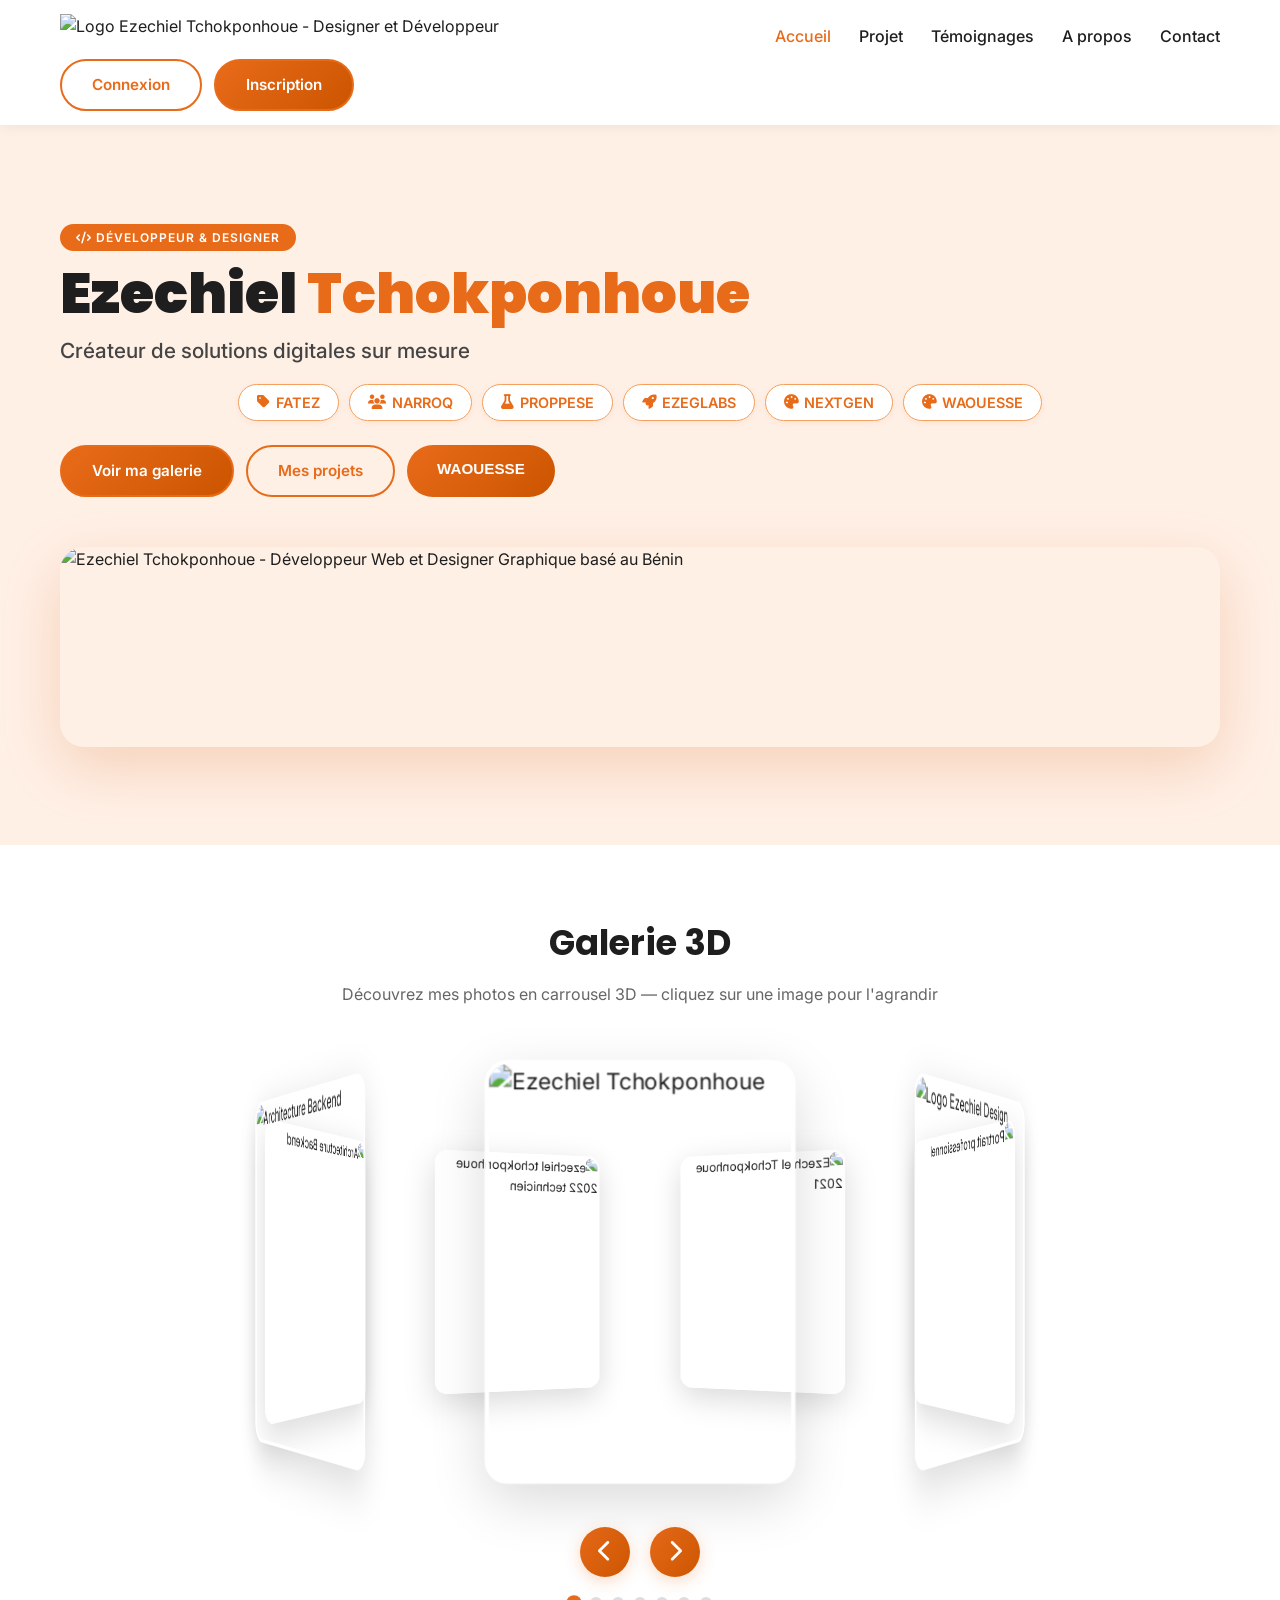
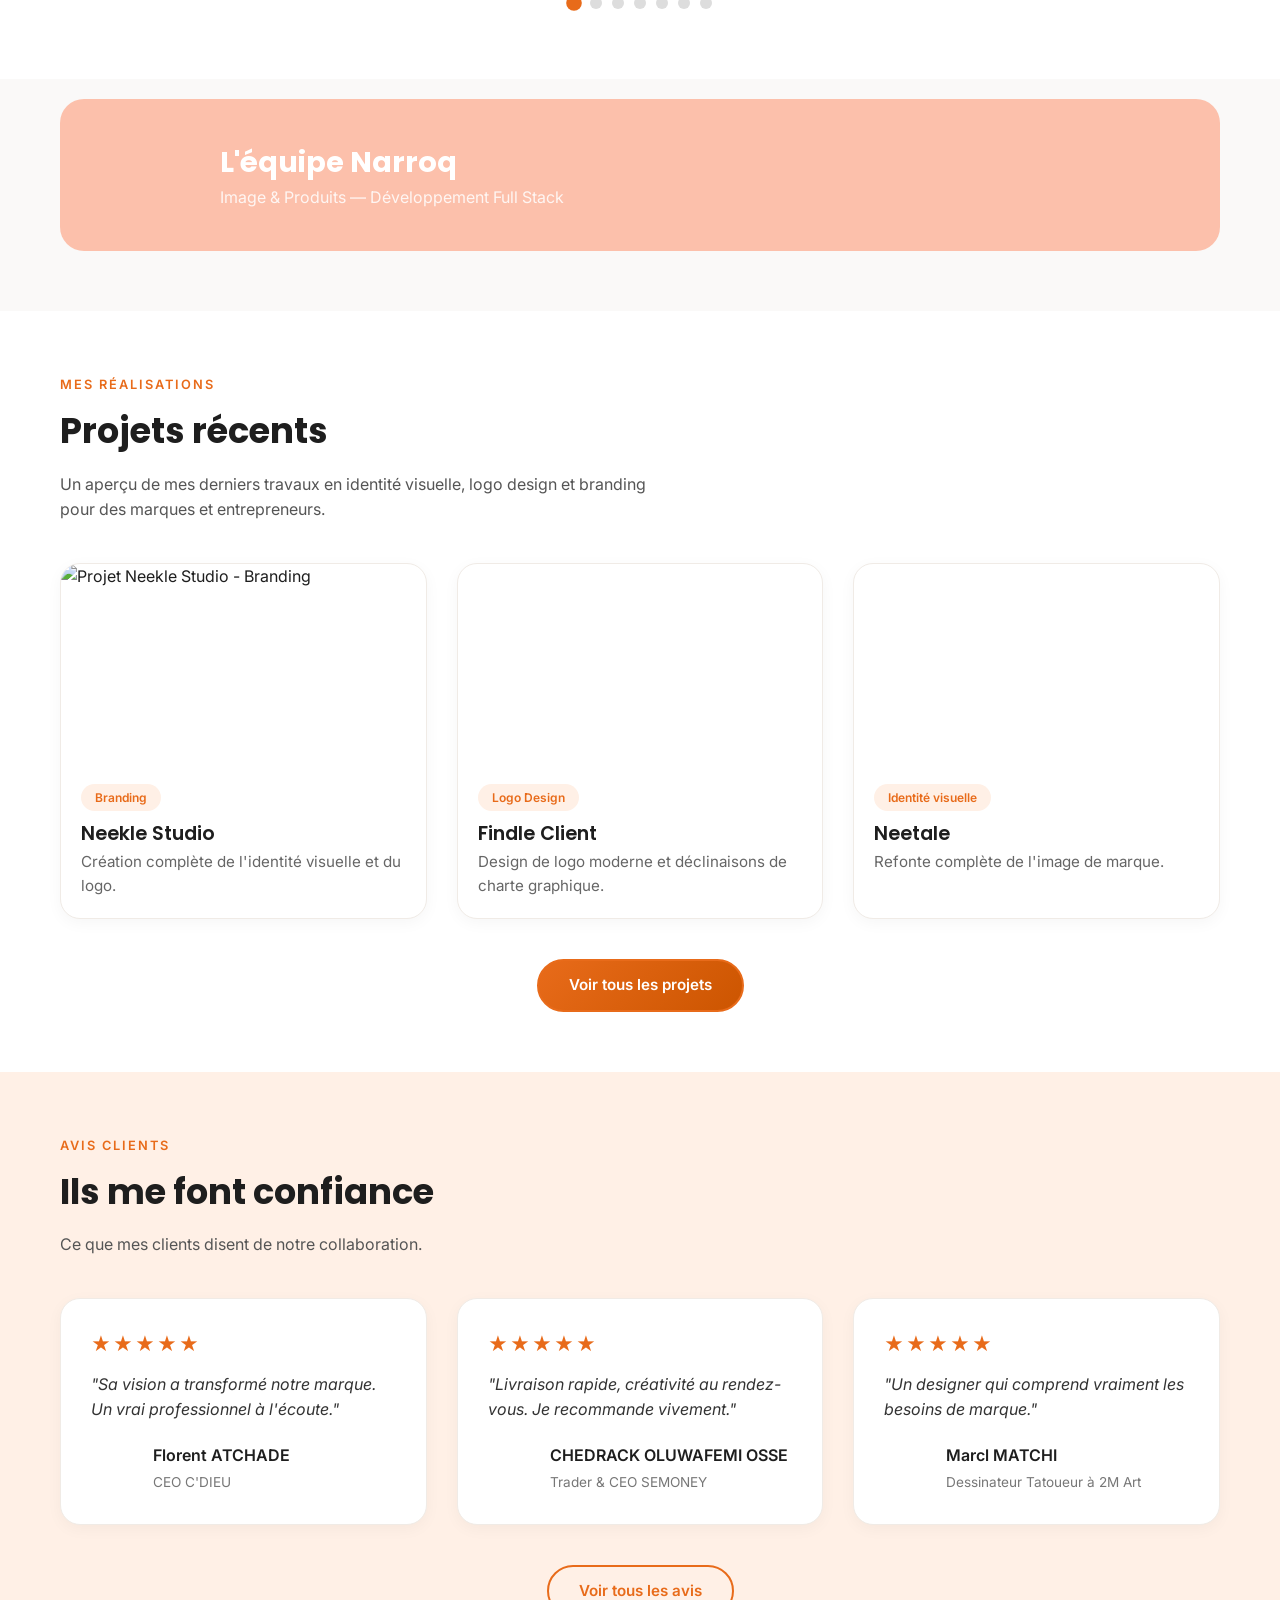
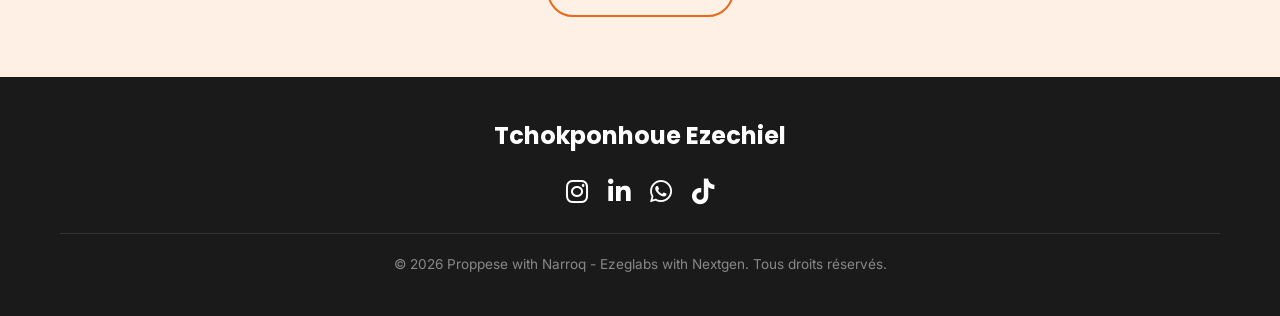
==== index.html @ 2343427a "new1" ====
<!DOCTYPE html>
<html lang="fr">
<head>
  <!-- Google tag (gtag.js) -->
  <script async src="https://www.googletagmanager.com/gtag/js?id=G-6B4N2LMWDH"></script>
  <script>
    window.dataLayer = window.dataLayer || [];
    function gtag(){dataLayer.push(arguments);}
    gtag('js', new Date());
    gtag('config', 'G-6B4N2LMWDH');
  </script>
  
  <meta charset="UTF-8">
  <meta name="viewport" content="width=device-width, initial-scale=1.0">
  
  <!-- ===== TITRE SEO ===== -->
  <title>Ezechiel Tchokponhoue | Développeur Web & Designer | Bénin</title>
  <meta name="description" content="Ezechiel Tchokponhoue, alias Fatez. Développeur web et designer graphique basé au Bénin. Membre de NARROQ, PROPPESE et EZELABS. Création de solutions digitales sur mesure.">
  <meta name="keywords" content="Ezechiel Tchokponhoue, Fatez, développeur web Bénin, designer graphique Bénin, NARROQ, PROPPESE, EZELABS, création site web, identité visuelle, branding, Ouesse Bénin">
  <meta name="author" content="Ezechiel Tchokponhoue">
  <meta name="robots" content="index, follow, max-snippet:-1, max-image-preview:large">
  <link rel="canonical" href="https://ezechiel-design.com/">
  
  <!-- ===== OPEN GRAPH / SOCIAL MEDIA ===== -->
  <meta property="og:title" content="Ezechiel Tchokponhoue | Développeur Web & Designer | Bénin">
  <meta property="og:description" content="Ezechiel Tchokponhoue, alias Fatez. Développeur web et designer graphique basé au Bénin. Membre de NARROQ, PROPPESE et EZELABS.">
  <meta property="og:image" content="https://res.cloudinary.com/nyke7lhc/image/upload/v1785260314/soes_ovdex7.webp">
  <meta property="og:url" content="https://ezechiel-design.com/">
  <meta property="og:type" content="website">
  <meta property="og:locale" content="fr_FR">
  <meta property="og:site_name" content="Ezechiel Tchokponhoue - Portfolio">
  
  <!-- ===== TWITTER CARD ===== -->
  <meta name="twitter:card" content="summary_large_image">
  <meta name="twitter:title" content="Ezechiel Tchokponhoue | Développeur Web & Designer">
  <meta name="twitter:description" content="Ezechiel Tchokponhoue, alias Fatez. Développeur web et designer graphique basé au Bénin.">
  <meta name="twitter:image" content="https://res.cloudinary.com/nyke7lhc/image/upload/v1785260314/soes_ovdex7.webp">
  
  <!-- ===== ROBOTS.TXT (via balise meta + lien) ===== -->
  <meta name="robots" content="index, follow">
  <link rel="robots" href="robots.txt" type="text/plain">
  
  <!-- ===== SITEMAP ===== -->
  <link rel="sitemap" type="application/xml" title="Sitemap" href="sitemap.xml">
  
  <!-- ===== SCHÉMA JSON-LD (Personne & Organisation) ===== -->
  <script type="application/ld+json">
  {
    "@context": "https://schema.org",
    "@type": "Person",
    "name": "Ezechiel Tchokponhoue",
    "alternateName": "Fatez",
    "jobTitle": "Développeur Web & Designer Graphique",
    "url": "https://ezechiel-design.com",
    "image": "https://res.cloudinary.com/nyke7lhc/image/upload/v1785260314/soes_ovdex7.webp",
    "birthDate": "2006-09-28",
    "birthPlace": {
      "@type": "Place",
      "address": {
        "@type": "PostalAddress",
        "addressLocality": "Ouesse",
        "addressCountry": "Bénin"
      }
    },
    "nationality": {
      "@type": "Country",
      "name": "Bénin"
    },
    "worksFor": [
      {
        "@type": "Organization",
        "name": "NARROQ"
      },
      {
        "@type": "Organization",
        "name": "PROPPESE"
      },
      {
        "@type": "Organization",
        "name": "EZELABS"
      }
    ],
    "sameAs": [
      "https://www.instagram.com/ezechielwhalesg",
      "https://www.linkedin.com/in/ez%C3%A9chiel-tchokponhoue-5a6766263",
      "https://wa.me/message/AAXNLW3VI47VI1",
      "https://www.tiktok.com/@ezechielwhalesg"
    ],
    "knowsAbout": ["Développement Web", "Design Graphique", "Branding", "Identité Visuelle", "Full Stack"],
    "alumniOf": {
      "@type": "EducationalOrganization",
      "name": "EPP Laminou",
      "description": "CEP obtenu en 2016"
    },
    "hasCredential": [
      {
        "@type": "EducationalOccupationalCredential",
        "name": "CEP"
      },
      {
        "@type": "EducationalOccupationalCredential",
        "name": "BEPC",
        "description": "Obtenu au CEG1 Ouesse en 2021"
      }
    ]
  }
  </script>

  <!-- ===== FAQ SCHEMA ===== -->
  <script type="application/ld+json">
  {
    "@context": "https://schema.org",
    "@type": "FAQPage",
    "mainEntity": [
      {
        "@type": "Question",
        "name": "Où et quand est né Ezechiel Tchokponhoue ?",
        "acceptedAnswer": {
          "@type": "Answer",
          "text": "Ezechiel Tchokponhoue, surnommé 'Fatez', est né le 28 septembre 2006 à Ouesse, au Bénin."
        }
      },
      {
        "@type": "Question",
        "name": "Quel est le parcours scolaire d'Ezechiel Tchokponhoue ?",
        "acceptedAnswer": {
          "@type": "Answer",
          "text": "Ezechiel est titulaire du CEP obtenu en 2016 à l'EPP Laminou, et du BEPC obtenu en 2021 au CEG1 Ouesse."
        }
      },
      {
        "@type": "Question",
        "name": "Quand Ezechiel a-t-il commencé le développement web ?",
        "acceptedAnswer": {
          "@type": "Answer",
          "text": "Ezechiel a fait son entrée dans le monde de la tech en 2016, en autodidacte, fasciné par la création d'interfaces et le design."
        }
      },
      {
        "@type": "Question",
        "name": "Qu'est-ce qui définit Ezechiel Tchokponhoue ?",
        "acceptedAnswer": {
          "@type": "Answer",
          "text": "Ezechiel est défini par sa double casquette : designer pour l'esthétique et développeur web pour la performance. Il résout des problèmes concrets à travers le design et la technologie au sein des laboratoires Ezeglabs, Narroq et Proppese."
        }
      },
      {
        "@type": "Question",
        "name": "Où travaille Ezechiel actuellement ?",
        "acceptedAnswer": {
          "@type": "Answer",
          "text": "Basé au Bénin, Ezechiel travaille à travers ses laboratoires créatifs Narroq, Ezeglabs et Proppese. Il collabore avec des entrepreneurs locaux et internationaux pour créer des solutions digitales sur mesure."
        }
      },
      {
        "@type": "Question",
        "name": "Pourquoi Ezechiel est-il surnommé 'Fatez' ?",
        "acceptedAnswer": {
          "@type": "Answer",
          "text": "Le surnom 'Fatez' est un nom d'usage qui accompagne Ezechiel depuis son enfance. Il reflète son identité personnelle et son lien fort avec ses racines béninoises."
        }
      },
      {
        "@type": "Question",
        "name": "Quels services propose Ezechiel Tchokponhoue ?",
        "acceptedAnswer": {
          "@type": "Answer",
          "text": "Ezechiel propose des services de développement web (sites, applications), de design graphique (logos, identité visuelle, branding) et de conseil en solutions digitales."
        }
      }
    ]
  }
  </script>

  <!-- ===== POLICES ===== -->
  <link rel="preconnect" href="https://fonts.googleapis.com">
  <link href="https://fonts.googleapis.com/css2?family=Poppins:wght@400;600;700;800;900&family=Inter:wght@400;500;600&display=swap" rel="stylesheet">
  <link rel="stylesheet" href="https://cdnjs.cloudflare.com/ajax/libs/font-awesome/6.5.0/css/all.min.css" />
  <link rel="icon" href="https://res.cloudinary.com/nyke7lhc/image/upload/v1785027102/image_0_bm09fx.png">
  
  <!-- ===== VÉRIFICATION GOOGLE ===== -->
  <meta name="google-site-verification" content="VOR9gQVoSw2v7YGsETFk_Vuqz0vDQyQ0HO1o94jUjKQ" />

  <style>
    /* ===== RESET & BASE ===== */
    * { margin: 0; padding: 0; box-sizing: border-box; }
    body {
      font-family: 'Inter', sans-serif;
      background: #faf9f8;
      color: #1e1e1e;
      line-height: 1.6;
    }
    .container {
      max-width: 1200px;
      margin: 0 auto;
      padding: 0 20px;
    }
    a { text-decoration: none; color: inherit; }
    img { max-width: 100%; display: block; height: auto; }

    /* ===== PALETTE ORANGE ===== */
    :root {
      --orange-dark: #cc5500;
      --orange-pure: #e86b1a;
      --orange-light: #f5a05c;
      --orange-bg: #fff0e6;
      --orange-gradient: linear-gradient(135deg, #e86b1a, #cc5500);
    }

    /* ===== BOUTONS ===== */
    .btn {
      display: inline-block;
      padding: 12px 30px;
      border-radius: 50px;
      font-weight: 600;
      font-size: 0.95rem;
      transition: 0.3s ease;
      border: 2px solid transparent;
      cursor: pointer;
      text-align: center;
    }
    .btn-primary {
      background: var(--orange-gradient);
      color: #fff;
      border-color: var(--orange-pure);
    }
    .btn-primary:hover { background: var(--orange-dark); transform: translateY(-2px); box-shadow: 0 8px 24px rgba(232, 107, 26, 0.3); }
    .btn-outline {
      background: transparent;
      color: var(--orange-pure);
      border-color: var(--orange-pure);
    }
    .btn-outline:hover { background: var(--orange-pure); color: #fff; }

    /* ===== NAVBAR ===== */
    .navbar {
      background: #fff;
      padding: 14px 0;
      box-shadow: 0 2px 12px rgba(0,0,0,0.06);
      position: sticky;
      top: 0;
      z-index: 100;
    }
    .btn-submit {
      background: var(--orange-gradient);
      color: #fff;
      border: none;
      padding: 12px 30px;
      border-radius: 50px;
      font-weight: 600;
      font-family: 'Gill Sans', 'Gill Sans MT', Calibri, 'Trebuchet MS', sans-serif;
      font-size: 0.95rem;
      transition: 0.3s ease;
      cursor: pointer;
    }
    .navbar .container {
      display: flex;
      align-items: center;
      justify-content: space-between;
      flex-wrap: wrap;
    }
    .logo img {
      height: 45px;
      width: auto;
    }
    .nav-links {
      display: flex;
      gap: 28px;
      font-weight: 500;
    }
    .nav-links a {
      color: #1e1e1e;
      transition: 0.2s;
    }
    .nav-links a:hover,
    .nav-links a.active { color: var(--orange-pure); }
    .nav-auth {
      display: flex;
      gap: 12px;
    }
    .burger {
      display: none;
      flex-direction: column;
      gap: 5px;
      background: none;
      border: none;
      cursor: pointer;
    }
    .burger span {
      width: 28px;
      height: 3px;
      background: #1e1e1e;
      border-radius: 4px;
    }

    /* ===== HERO ===== */
    .hero {
      background: var(--orange-bg);
      min-height: 80vh;
      display: flex;
      align-items: center;
      padding: 40px 0;
    }
    .hero .container {
      display: flex;
      align-items: center;
      gap: 50px;
      flex-wrap: wrap;
    }
    .hero-content {
      flex: 1 1 400px;
    }
    .hero-content .badge {
      display: inline-block;
      background: var(--orange-pure);
      color: #fff;
      font-size: 0.75rem;
      font-weight: 600;
      padding: 4px 16px;
      border-radius: 30px;
      letter-spacing: 1px;
      text-transform: uppercase;
      margin-bottom: 12px;
    }
    .hero-content h1 {
      font-family: 'Poppins', sans-serif;
      font-size: 3.5rem;
      font-weight: 900;
      line-height: 1.1;
      color: #1e1e1e;
    }
    .hero-content h1 .highlight {
      color: var(--orange-pure);
    }
    .hero-content .subtitle {
      font-size: 1.3rem;
      font-weight: 500;
      color: #444;
      margin: 10px 0 16px;
    }
    .hero-content .surnoms {
      display: flex;
      flex-wrap: wrap;
      gap: 10px;
      margin: 16px 0 24px;
      justify-content: center;
    }
    .hero-content .surnoms span {
      display: inline-flex;
      align-items: center;
      gap: 6px;
      background: #fff;
      padding: 6px 18px;
      border-radius: 30px;
      font-weight: 600;
      font-size: 0.9rem;
      color: var(--orange-pure);
      border: 1px solid var(--orange-light);
      box-shadow: 0 2px 8px rgba(232, 107, 26, 0.08);
    }
    .hero-content .surnoms span i {
      margin-right: 0;
    }
    .hero-image {
      flex: 1 auto 400px;
      border-radius: 24px;
      overflow: hidden;
      box-shadow: 0 20px 60px rgba(204, 85, 0, 0.2);
      width: 100%;
    }
    .hero-image img {
      width: 80%;
      height: 200px;
      object-fit: cover;
      display: block;
    }

    /* ===== CARROUSEL 3D ===== */
    .carousel-section {
      padding: 70px 0;
      background: #fff;
      overflow: hidden;
    }
    .carousel-section .section-title {
      font-family: 'Poppins', sans-serif;
      font-size: 2.2rem;
      font-weight: 700;
      color: #1e1e1e;
      text-align: center;
      margin-bottom: 10px;
    }
    .carousel-section .section-desc {
      text-align: center;
      color: #666;
      margin-bottom: 40px;
    }

    .carousel-3d {
      position: relative;
      width: 100%;
      max-width: 800px;
      margin: 0 auto;
      height: 450px;
      perspective: 1200px;
    }

    .carousel-3d .carousel-track {
      position: relative;
      width: 100%;
      height: 100%;
      transform-style: preserve-3d;
      transition: transform 0.8s cubic-bezier(0.34, 1.56, 0.64, 1);
    }

    .carousel-3d .carousel-slide {
      position: absolute;
      width: 220px;
      height: 300px;
      left: 50%;
      top: 50%;
      margin-left: -110px;
      margin-top: -150px;
      border-radius: 16px;
      overflow: hidden;
      box-shadow: 0 12px 40px rgba(0,0,0,0.15);
      cursor: pointer;
      transition: 0.3s;
      border: 3px solid #fff;
    }
    .carousel-3d .carousel-slide:hover {
      transform: scale(1.05) !important;
      box-shadow: 0 20px 60px rgba(204, 85, 0, 0.3);
    }
    .carousel-3d .carousel-slide img {
      width: 100%;
      height: 100%;
      object-fit: cover;
    }

    .carousel-3d .carousel-slide .slide-label {
      position: absolute;
      bottom: 0;
      left: 0;
      right: 0;
      padding: 12px;
      background: linear-gradient(transparent, rgba(0,0,0,0.7));
      color: #fff;
      font-weight: 600;
      font-size: 1rem;
      text-align: center;
      opacity: 0;
      transition: 0.3s;
    }
    .carousel-3d .carousel-slide:hover .slide-label {
      opacity: 1;
    }

    .carousel-controls {
      display: flex;
      justify-content: center;
      gap: 20px;
      margin-top: 30px;
    }
    .carousel-controls button {
      background: var(--orange-gradient);
      color: #fff;
      border: none;
      width: 50px;
      height: 50px;
      border-radius: 50%;
      font-size: 1.4rem;
      cursor: pointer;
      transition: 0.3s;
      box-shadow: 0 4px 16px rgba(232, 107, 26, 0.25);
    }
    .carousel-controls button:hover {
      transform: scale(1.1);
      background: var(--orange-dark);
    }

    .carousel-indicators {
      display: flex;
      justify-content: center;
      gap: 10px;
      margin-top: 20px;
    }
    .carousel-indicators .dot {
      width: 12px;
      height: 12px;
      border-radius: 50%;
      background: #ddd;
      border: none;
      cursor: pointer;
      transition: 0.3s;
    }
    .carousel-indicators .dot.active {
      background: var(--orange-pure);
      transform: scale(1.3);
    }

    /* ===== BANNIÈRE NARROQ ===== */
    .narroq-banner {
      background: rgba(255, 68, 0, 0.315);
      background-size: 150% 100%;
      animation: gradientAnimation 6s ease infinite;
      animation-range-start: initial;
      transition-delay: calc(02s);
      background-image:url('https://res.cloudinary.com/nyke7lhc/image/upload/v1785638658/image_1_3_artlzp.png') ;
      border-radius: 24px;
      padding: 40px 30px;
      color: #fff;
      display: flex;
      align-items: center;
      gap: 30px;
      flex-wrap: wrap;
      margin: 20px 0;
    }
    .narroq-track {
      flex: 0 0 100px;
      height: 70px;
      background: url('https://res.cloudinary.com/nyke7lhc/image/upload/v1785027102/image_0_bm09fx.png') center/contain no-repeat;
      filter: brightness(0) invert(1);
    }
    .narroq-content h2 {
      font-family: 'Poppins', sans-serif;
      font-size: 1.8rem;
    }
    .narroq-content p {
      opacity: 0.85;
    }

    /* ===== PROJETS ===== */
    .section { padding: 60px 0; }
    .section-light { background: #fff; }
    .section-tint { background: var(--orange-bg); }
    .section-eyebrow {
      display: inline-block;
      font-size: 0.8rem;
      text-transform: uppercase;
      letter-spacing: 2px;
      color: var(--orange-pure);
      font-weight: 600;
      margin-bottom: 8px;
    }
    .section-title {
      font-family: 'Poppins', sans-serif;
      font-size: 2.2rem;
      font-weight: 700;
      margin-bottom: 12px;
    }
    .section-desc {
      max-width: 600px;
      color: #555;
      margin-bottom: 40px;
    }
    .projects-grid {
      display: grid;
      grid-template-columns: repeat(auto-fit, minmax(260px, 1fr));
      gap: 30px;
    }
    .project-card {
      background: #fff;
      border-radius: 20px;
      overflow: hidden;
      box-shadow: 0 4px 16px rgba(0,0,0,0.04);
      transition: 0.3s;
      border: 1px solid #f0ebe6;
    }
    .project-card:hover { transform: translateY(-6px); box-shadow: 0 12px 32px rgba(204, 85, 0, 0.12); }
    .project-card img {
      width: 100%;
      height: 200px;
      object-fit: cover;
    }
    .project-card .info {
      padding: 20px;
    }
    .project-card .tag {
      display: inline-block;
      background: var(--orange-bg);
      padding: 4px 14px;
      border-radius: 30px;
      font-size: 0.75rem;
      font-weight: 600;
      color: var(--orange-pure);
      margin-bottom: 8px;
    }
    .project-card h3 {
      font-family: 'Poppins', sans-serif;
      font-size: 1.2rem;
      font-weight: 600;
    }
    .project-card p {
      color: #666;
      font-size: 0.95rem;
    }
    .text-center { text-align: center; }
    .mt-40 { margin-top: 40px; }

    /* ===== TÉMOIGNAGES ===== */
    .testimonials-grid {
      display: grid;
      grid-template-columns: repeat(auto-fit, minmax(240px, 1fr));
      gap: 30px;
    }
    .testimonial-card {
      background: #fff;
      padding: 30px;
      border-radius: 20px;
      box-shadow: 0 4px 16px rgba(0,0,0,0.04);
      border: 1px solid #f0ebe6;
    }
    .testimonial-card .stars {
      color: var(--orange-pure);
      font-size: 1.2rem;
      letter-spacing: 2px;
    }
    .testimonial-card .quote {
      font-style: italic;
      margin: 12px 0 20px;
      color: #333;
    }
    .testimonial-author {
      display: flex;
      align-items: center;
      gap: 14px;
    }
    .testimonial-author img {
      width: 48px;
      height: 48px;
      border-radius: 50%;
      object-fit: cover;
    }
    .testimonial-author strong {
      display: block;
      font-weight: 600;
    }
    .testimonial-author span {
      font-size: 0.85rem;
      color: #777;
    }

    /* ===== MODALE ===== */
    .modal {
      display: none;
      position: fixed;
      top: 0;
      left: 0;
      width: 100%;
      height: 100%;
      background: rgba(0,0,0,0.92);
      z-index: 999;
      justify-content: center;
      align-items: center;
      padding: 30px;
      cursor: pointer;
    }
    .modal.active {
      display: flex;
    }
    .modal img {
      max-width: 90%;
      max-height: 85vh;
      border-radius: 12px;
      box-shadow: 0 20px 60px rgba(0,0,0,0.5);
      object-fit: contain;
    }
    .modal .close-modal {
      position: absolute;
      top: 30px;
      right: 40px;
      font-size: 3rem;
      color: #fff;
      cursor: pointer;
      transition: 0.2s;
      background: none;
      border: none;
    }
    .modal .close-modal:hover { transform: rotate(90deg); }

    /* ===== FOOTER ===== */
    footer {
      background: #1a1a1a;
      color: #ccc;
      padding: 40px 0;
      text-align: center;
    }
    footer h3 {
      color: #fff;
      font-family: 'Poppins', sans-serif;
      font-size: 1.5rem;
      margin-bottom: 12px;
    }
    .socials {
      display: flex;
      justify-content: center;
      gap: 20px;
      margin: 16px 0 20px;
    }
    .socials a {
      font-size: 1.6rem;
      transition: 0.2s;
      color: #fff;
    }
    .socials a:hover { opacity: 0.7; transform: scale(1.1); color: var(--orange-light); }
    .bottom {
      font-size: 0.85rem;
      border-top: 1px solid #333;
      padding-top: 20px;
      margin-top: 10px;
      color: #888;
    }

    /* ===== RESPONSIVE ===== */
    @media (max-width: 1200px) {
      .hero-content h1 { font-size: 3rem; }
      .hero-image img { height: 450px; }
    }

    @media (max-width: 1024px) {
      .hero-content h1 { font-size: 2.8rem; }
      .hero-image img { height: 400px; }
      .carousel-3d .carousel-slide { width: 200px; height: 280px; margin-left: -100px; margin-top: -140px; }
    }

    @media (max-width: 768px) {
      .nav-links, .nav-auth { display: none; }
      .burger { display: flex; }
      .hero .container { flex-direction: column-reverse; text-align: center; }
      .hero-content h1 { font-size: 2.5rem; }
      .hero-content .surnoms { justify-content: center; }
      
      /* ---- Cadre photo hero ajusté ---- */
      .hero-image {
        width: 100%;
        max-width: 500px;        /* limite la largeur max pour garder un cadre raisonnable */
        margin: 0 auto;          /* centre le cadre */
        border-radius: 20px;
        box-shadow: 0 12px 40px rgba(204, 85, 0, 0.2);
      }
      .hero-image img {
        width: 100%;
        height: auto;
        aspect-ratio: 4/3;       /* ratio adapté à la photo */
        object-fit: cover;
      }
      
      .carousel-3d { height: 350px; }
      .carousel-3d .carousel-slide { width: 160px; height: 220px; margin-left: -80px; margin-top: -110px; }
      .projects-grid { grid-template-columns: 1fr; }
      .testimonials-grid { grid-template-columns: 1fr; }
      .narroq-banner { flex-direction: column; text-align: center; }
    }

    @media (max-width: 600px) {
      .hero-content h1 { font-size: 2.2rem; }
      .hero-image {
        max-width: 450px;
      }
      .hero-image img {
        aspect-ratio: 4/3;
      }
      .carousel-3d { height: 320px; }
      .carousel-3d .carousel-slide { width: 140px; height: 190px; margin-left: -70px; margin-top: -95px; }
      .carousel-controls button { width: 44px; height: 44px; font-size: 1.2rem; }
      .project-card img { height: 180px; }
    }

    @media (max-width: 480px) {
      .hero-content h1 { font-size: 1.8rem; }
      .hero-image {
        max-width: 400px;        /* cadre encore plus petit */
      }
      .hero-image img {
        aspect-ratio: 3/2;       /* un peu plus carré pour les petits écrans */
      }
      .carousel-3d { height: 280px; }
      .carousel-3d .carousel-slide { width: 120px; height: 170px; margin-left: -60px; margin-top: -85px; }
      .carousel-controls button { width: 38px; height: 38px; font-size: 1rem; }
      .btn { padding: 10px 22px; font-size: 0.85rem; }
      .section-title { font-size: 1.8rem; }
      .project-card img { height: 160px; }
    }

    @media (max-width: 380px) {
      .hero-content h1 { font-size: 1.5rem; }
      .hero-image {
        max-width: 340px;
      }
      .hero-image img {
        aspect-ratio: 3/2;
      }
      .carousel-3d { height: 240px; }
      .carousel-3d .carousel-slide { width: 100px; height: 140px; margin-left: -50px; margin-top: -70px; }
      .carousel-controls button { width: 34px; height: 34px; font-size: 0.8rem; }
      .logo img { height: 32px; }
      .project-card img { height: 140px; }
    }
  </style>
</head>
<body>

<!-- ===== NAVBAR ===== -->
<header class="navbar">
  <div class="container">
    <a href="index.html" class="logo" aria-label="Accueil Ezechiel Design">
      <img src="https://res.cloudinary.com/nyke7lhc/image/upload/v1785027102/image_0_bm09fx.png" alt="Logo Ezechiel Tchokponhoue - Designer et Développeur" loading="lazy">
    </a>
    <nav class="nav-links" aria-label="Navigation principale">
      <a href="index.html" class="active">Accueil</a>
      <a href="projects.html">Projet</a>
      <a href="testimonials.html">Témoignages</a>
      <a href="about.html">A propos</a>
      <a href="contact.html">Contact</a>
    </nav>
    <div class="nav-auth">
      <a href="login.html" class="btn btn-outline">Connexion</a>
      <a href="signup.html" class="btn btn-primary">Inscription</a>
    </div>
    <button class="burger" aria-label="Menu mobile"><span></span><span></span><span></span></button>
  </div>
</header>

<!-- ===== HERO ===== -->
<section class="hero" aria-labelledby="hero-title">
  <div class="container">
    <div class="hero-content">
      <span class="badge"><i class="fas fa-code"></i> Développeur & Designer</span>
      <h1 id="hero-title">Ezechiel <span class="highlight">Tchokponhoue</span></h1>
      <p class="subtitle">Créateur de solutions digitales sur mesure</p>
      <div class="surnoms">
        <span><i class="fas fa-tag"></i> FATEZ</span>
        <span><i class="fas fa-users"></i> NARROQ</span>
        <span><i class="fas fa-flask"></i> PROPPESE</span>
        <span><i class="fas fa-rocket"></i> EZEGLABS</span>
        <span><i class="fas fa-palette"></i> NEXTGEN</span>
        <span><i class="fas fa-palette"></i> WAOUESSE</span>
      </div>
      <div style="display: flex; gap: 12px; flex-wrap: wrap;">
        <a href="#carousel" class="btn btn-primary">Voir ma galerie</a>
        <a href="projects.html" class="btn btn-outline">Mes projets</a>
        <a href="https://waouesse.vercel.app/luc" class="btn1 btn-submit">WAOUESSE</a>
      </div>
    </div>
    <div class="hero-image">
      <img 
        src="https://res.cloudinary.com/nyke7lhc/image/upload/v1785260314/soes_ovdex7.webp" 
        srcset="https://res.cloudinary.com/nyke7lhc/image/upload/w_300/v1785260314/soes_ovdex7.webp 300w,
                https://res.cloudinary.com/nyke7lhc/image/upload/w_400/v1785260314/soes_ovdex7.webp 400w,
                https://res.cloudinary.com/nyke7lhc/image/upload/w_600/v1785260314/soes_ovdex7.webp 600w,
                https://res.cloudinary.com/nyke7lhc/image/upload/w_800/v1785260314/soes_ovdex7.webp 800w,
                https://res.cloudinary.com/nyke7lhc/image/upload/v1785260314/soes_ovdex7.webp 1200w"
        sizes="(max-width: 380px) 300px, (max-width: 480px) 400px, (max-width: 768px) 600px, (max-width: 1024px) 800px, 1200px"
        alt="Ezechiel Tchokponhoue - Développeur Web et Designer Graphique basé au Bénin" 
        loading="eager"
        width="100%"
        height="auto"
      />
    </div>
  </div>
</section>

<!-- ===== CARROUSEL 3D ===== -->
<section class="carousel-section" id="carousel" aria-labelledby="carousel-title">
  <div class="container">
    <h2 id="carousel-title" class="section-title">Galerie 3D</h2>
    <p class="section-desc" style="text-align:center; max-width:600px; margin-left:auto; margin-right:auto;">Découvrez mes photos en carrousel 3D — cliquez sur une image pour l'agrandir</p>
    
    <div class="carousel-3d" id="carousel3d">
      <div class="carousel-track" id="carouselTrack">
        <!-- Les slides sont générées par JavaScript -->
      </div>
    </div>

    <div class="carousel-controls">
      <button id="prevBtn" aria-label="Photo précédente"><i class="fas fa-chevron-left"></i></button>
      <button id="nextBtn" aria-label="Photo suivante"><i class="fas fa-chevron-right"></i></button>
    </div>
    <div class="carousel-indicators" id="indicators" role="tablist"></div>
  </div>
</section>

<!-- ===== MODALE ===== -->
<div class="modal" id="imageModal" role="dialog" aria-modal="true" aria-label="Agrandissement d'image">
  <button class="close-modal" id="closeModal" aria-label="Fermer">&times;</button>
  <img id="modalImage" src="" alt="Agrandissement de la photo">
</div>

<!-- ===== BANNIÈRE NARROQ ===== -->
<section style="padding: 0 20px 40px;" aria-label="Bannière Narroq">
  <div class="container">
    <div class="narroq-banner">
      <div class="narroq-track" role="img" aria-label="Logo Narroq"></div>
      <div class="narroq-content">
        <h2>L'équipe Narroq</h2>
        <p>Image &amp; Produits — Développement Full Stack</p>
      </div>
    </div>
  </div>
</section>

<!-- ===== APERÇU PROJETS ===== -->
<section class="section section-light" aria-labelledby="projects-title">
  <div class="container">
    <span class="section-eyebrow">Mes réalisations</span>
    <h2 id="projects-title" class="section-title">Projets récents</h2>
    <p class="section-desc">Un aperçu de mes derniers travaux en identité visuelle, logo design et branding pour des marques et entrepreneurs.</p>
    <div class="projects-grid">
      <article class="project-card">
        <img 
          src="https://res.cloudinary.com/nyke7lhc/image/upload/v1785027952/Architecture_Backend___Microservices_Map._202606040138_y8crwr.jpg" 
          srcset="https://res.cloudinary.com/nyke7lhc/image/upload/w_300/v1785027952/Architecture_Backend___Microservices_Map._202606040138_y8crwr.jpg 300w,
                  https://res.cloudinary.com/nyke7lhc/image/upload/w_400/v1785027952/Architecture_Backend___Microservices_Map._202606040138_y8crwr.jpg 400w,
                  https://res.cloudinary.com/nyke7lhc/image/upload/w_600/v1785027952/Architecture_Backend___Microservices_Map._202606040138_y8crwr.jpg 600w,
                  https://res.cloudinary.com/nyke7lhc/image/upload/w_800/v1785027952/Architecture_Backend___Microservices_Map._202606040138_y8crwr.jpg 800w,
                  https://res.cloudinary.com/nyke7lhc/image/upload/v1785027952/Architecture_Backend___Microservices_Map._202606040138_y8crwr.jpg 1200w"
          sizes="(max-width: 380px) 300px, (max-width: 480px) 400px, (max-width: 768px) 600px, 800px"
          alt="Projet Neekle Studio - Branding" 
          loading="lazy"
        />
        <div class="info">
          <span class="tag">Branding</span>
          <h3>Neekle Studio</h3>
          <p>Création complète de l'identité visuelle et du logo.</p>
        </div>
      </article>
      <article class="project-card">
        <img 
          src="https://res.cloudinary.com/nyke7lhc/image/upload/v1785034206/COLOR_slj6vm.jpg" 
          srcset="https://res.cloudinary.com/nyke7lhc/image/upload/w_300/v1785034206/COLOR_slj6vm.jpg 300w,
                  https://res.cloudinary.com/nyke7lhc/image/upload/w_400/v1785034206/COLOR_slj6vm.jpg 400w,
                  https://res.cloudinary.com/nyke7lhc/image/upload/w_600/v1785034206/COLOR_slj6vm.jpg 600w,
                  https://res.cloudinary.com/nyke7lhc/image/upload/w_800/v1785034206/COLOR_slj6vm.jpg 800w,
                  https://res.cloudinary.com/nyke7lhc/image/upload/v1785034206/COLOR_slj6vm.jpg 1200w"
          sizes="(max-width: 380px) 300px, (max-width: 480px) 400px, (max-width: 768px) 600px, 800px"
          alt="Projet Findle Client - Logo Design" 
          loading="lazy"
        />
        <div class="info">
          <span class="tag">Logo Design</span>
          <h3>Findle Client</h3>
          <p>Design de logo moderne et déclinaisons de charte graphique.</p>
        </div>
      </article>
      <article class="project-card">
        <img 
          src="https://res.cloudinary.com/nyke7lhc/image/upload/v1785027102/image_0_bm09fx.png" 
          srcset="https://res.cloudinary.com/nyke7lhc/image/upload/w_300/v1785027102/image_0_bm09fx.png 300w,
                  https://res.cloudinary.com/nyke7lhc/image/upload/w_400/v1785027102/image_0_bm09fx.png 400w,
                  https://res.cloudinary.com/nyke7lhc/image/upload/w_600/v1785027102/image_0_bm09fx.png 600w,
                  https://res.cloudinary.com/nyke7lhc/image/upload/w_800/v1785027102/image_0_bm09fx.png 800w,
                  https://res.cloudinary.com/nyke7lhc/image/upload/v1785027102/image_0_bm09fx.png 1200w"
          sizes="(max-width: 380px) 300px, (max-width: 480px) 400px, (max-width: 768px) 600px, 800px"
          alt="Projet Neetale - Identité visuelle" 
          loading="lazy"
        />
        <div class="info">
          <span class="tag">Identité visuelle</span>
          <h3>Neetale</h3>
          <p>Refonte complète de l'image de marque.</p>
        </div>
      </article>
    </div>
    <p class="text-center mt-40">
      <a href="projects.html" class="btn btn-primary">Voir tous les projets</a>
    </p>
  </div>
</section>

<!-- ===== TÉMOIGNAGES ===== -->
<section class="section section-tint" aria-labelledby="testimonials-title">
  <div class="container">
    <span class="section-eyebrow">Avis clients</span>
    <h2 id="testimonials-title" class="section-title">Ils me font confiance</h2>
    <p class="section-desc">Ce que mes clients disent de notre collaboration.</p>
    <div class="testimonials-grid">
      <article class="testimonial-card">
        <div class="stars" aria-label="5 étoiles">★★★★★</div>
        <p class="quote">"Sa vision a transformé notre marque. Un vrai professionnel à l'écoute."</p>
        <div class="testimonial-author">
          <img 
            src="https://res.cloudinary.com/nyke7lhc/image/upload/v1785168162/ChatGPT_Image_27_juin_2026_01_39_37_hbj4uh.png" 
            srcset="https://res.cloudinary.com/nyke7lhc/image/upload/w_300/v1785168162/ChatGPT_Image_27_juin_2026_01_39_37_hbj4uh.png 300w,
                    https://res.cloudinary.com/nyke7lhc/image/upload/w_400/v1785168162/ChatGPT_Image_27_juin_2026_01_39_37_hbj4uh.png 400w,
                    https://res.cloudinary.com/nyke7lhc/image/upload/w_600/v1785168162/ChatGPT_Image_27_juin_2026_01_39_37_hbj4uh.png 600w,
                    https://res.cloudinary.com/nyke7lhc/image/upload/v1785168162/ChatGPT_Image_27_juin_2026_01_39_37_hbj4uh.png 800w"
            sizes="(max-width: 480px) 300px, (max-width: 768px) 400px, 600px"
            alt="Florent ATCHADE" 
            loading="lazy"
          />
          <div><strong>Florent ATCHADE</strong><span>CEO C'DIEU</span></div>
        </div>
      </article>
      <article class="testimonial-card">
        <div class="stars" aria-label="5 étoiles">★★★★★</div>
        <p class="quote">"Livraison rapide, créativité au rendez-vous. Je recommande vivement."</p>
        <div class="testimonial-author">
          <img 
            src="https://res.cloudinary.com/nyke7lhc/image/upload/v1785168571/WhatsApp_Image_2026-05-18_at_15.14.17_1_harwgf.jpg" 
            srcset="https://res.cloudinary.com/nyke7lhc/image/upload/w_300/v1785168571/WhatsApp_Image_2026-05-18_at_15.14.17_1_harwgf.jpg 300w,
                    https://res.cloudinary.com/nyke7lhc/image/upload/w_400/v1785168571/WhatsApp_Image_2026-05-18_at_15.14.17_1_harwgf.jpg 400w,
                    https://res.cloudinary.com/nyke7lhc/image/upload/w_600/v1785168571/WhatsApp_Image_2026-05-18_at_15.14.17_1_harwgf.jpg 600w,
                    https://res.cloudinary.com/nyke7lhc/image/upload/v1785168571/WhatsApp_Image_2026-05-18_at_15.14.17_1_harwgf.jpg 800w"
            sizes="(max-width: 480px) 300px, (max-width: 768px) 400px, 600px"
            alt="CHEDRACK OLUWAFEMI OSSE" 
            loading="lazy"
          />
          <div><strong>CHEDRACK OLUWAFEMI OSSE</strong><span>Trader &amp; CEO SEMONEY</span></div>
        </div>
      </article>
      <article class="testimonial-card">
        <div class="stars" aria-label="5 étoiles">★★★★★</div>
        <p class="quote">"Un designer qui comprend vraiment les besoins de marque."</p>
        <div class="testimonial-author">
          <img 
            src="https://res.cloudinary.com/nyke7lhc/image/upload/v1785077839/POOE_uylngu.jpg" 
            srcset="https://res.cloudinary.com/nyke7lhc/image/upload/w_300/v1785077839/POOE_uylngu.jpg 300w,
                    https://res.cloudinary.com/nyke7lhc/image/upload/w_400/v1785077839/POOE_uylngu.jpg 400w,
                    https://res.cloudinary.com/nyke7lhc/image/upload/w_600/v1785077839/POOE_uylngu.jpg 600w,
                    https://res.cloudinary.com/nyke7lhc/image/upload/v1785077839/POOE_uylngu.jpg 800w"
            sizes="(max-width: 480px) 300px, (max-width: 768px) 400px, 600px"
            alt="Marcl MATCHI" 
            loading="lazy"
          />
          <div><strong>Marcl MATCHI</strong><span>Dessinateur Tatoueur à 2M Art</span></div>
        </div>
      </article>
    </div>
    <p class="text-center mt-40">
      <a href="testimonials.html" class="btn btn-outline">Voir tous les avis</a>
    </p>
  </div>
</section>

<!-- ===== FOOTER ===== -->
<footer>
  <div class="container">
    <h3>Tchokponhoue Ezechiel</h3>
    <div class="socials">
      <a href="https://www.instagram.com/ezechielwhalesg?igsh=MXA4Z2szbmtjbHowNQ%3D%3D&utm_source=qr" aria-label="Instagram" target="_blank" rel="noopener noreferrer"><i class="fab fa-instagram"></i></a>
      <a href="https://www.linkedin.com/in/ez%C3%A9chiel-tchokponhoue-5a6766263?utm_source=share_via&utm_content=profile&utm_medium=member_android" aria-label="LinkedIn" target="_blank" rel="noopener noreferrer"><i class="fab fa-linkedin-in"></i></a>
      <a href="https://wa.me/message/AAXNLW3VI47VI1" aria-label="WhatsApp" target="_blank" rel="noopener noreferrer"><i class="fab fa-whatsapp"></i></a>
      <a href="https://www.tiktok.com/@ezechielwhalesg?_r=1&_t=ZS-98OGK7NgHQu" aria-label="TikTok" target="_blank" rel="noopener noreferrer"><i class="fab fa-tiktok"></i></a>
    </div>
    <div class="bottom">© 2026 Proppese with Narroq - Ezeglabs with Nextgen. Tous droits réservés.</div>
  </div>
</footer>

<script>
  // ===== MENU BURGER =====
  document.querySelector('.burger')?.addEventListener('click', function() {
    const nav = document.querySelector('.nav-links');
    const auth = document.querySelector('.nav-auth');
    if (nav) nav.style.display = nav.style.display === 'flex' ? 'none' : 'flex';
    if (auth) auth.style.display = auth.style.display === 'flex' ? 'none' : 'flex';
  });

  // ===== CARROUSEL 3D =====
  const images = [
    { src: 'https://res.cloudinary.com/nyke7lhc/image/upload/v1785260314/soes_ovdex7.webp', label: 'Ezechiel Tchokponhoue' },
    { src: 'https://res.cloudinary.com/nyke7lhc/image/upload/v1785535382/Nouveau%20dossier%20%282%29/sezs_bultbt.webp', label: 'Logo Ezechiel Design' },
    { src: 'https://res.cloudinary.com/nyke7lhc/image/upload/v1785535390/Nouveau%20dossier%20%282%29/portfol_mtbevy.webp', label: 'Portrait professionnel' },
    { src: 'https://res.cloudinary.com/nyke7lhc/image/upload/v1785641353/tchokponhoueezechiel_m6dzkr.webp', label: 'Ezechiel Tchokponhoue 2021' },
    { src: 'https://res.cloudinary.com/nyke7lhc/image/upload/v1785641030/Untitled-1_copy_copie_b74sww.webp', label: 'ezechiel tchokponhoue 2022 technicien' },
    { src: 'https://res.cloudinary.com/nyke7lhc/image/upload/v1785642472/tchokponhoue_ezechiel_sap71r.webp', label: 'Architecture Backend' },
    { src: 'https://res.cloudinary.com/nyke7lhc/image/upload/v1785641356/ezechieltchokponhouee_na8uew.webp', label: 'Architecture Backend' }
  ];

  const track = document.getElementById('carouselTrack');
  const indicators = document.getElementById('indicators');
  let currentIndex = 0;
  const totalSlides = images.length;
  const angleStep = 360 / totalSlides;

  // Générer les slides avec srcset et loading lazy
  images.forEach((img, i) => {
    const slide = document.createElement('div');
    slide.className = 'carousel-slide';
    slide.style.transform = `rotateY(${i * angleStep}deg) translateZ(350px)`;
    slide.innerHTML = `
      <img 
        src="${img.src}" 
        srcset="${img.src.replace('.webp', '')} 300w, ${img.src.replace('.webp', '')} 400w, ${img.src.replace('.webp', '')} 600w, ${img.src.replace('.webp', '')} 800w, ${img.src} 1200w"
        sizes="(max-width: 380px) 300px, (max-width: 480px) 400px, (max-width: 768px) 600px, 800px"
        alt="${img.label}" 
        loading="lazy"
      >
      <div class="slide-label">${img.label}</div>
    `;
    // Cliquer sur une slide = modale
    slide.querySelector('img').addEventListener('click', function(e) {
      e.stopPropagation();
      openModal(this.src);
    });
    track.appendChild(slide);

    // Indicateur
    const dot = document.createElement('button');
    dot.className = 'dot';
    dot.dataset.index = i;
    dot.setAttribute('role', 'tab');
    dot.setAttribute('aria-label', `Photo ${i+1}`);
    dot.addEventListener('click', () => goToSlide(i));
    indicators.appendChild(dot);
  });

  function updateCarousel() {
    const angle = -currentIndex * angleStep;
    track.style.transform = `rotateY(${angle}deg)`;
    document.querySelectorAll('.dot').forEach((dot, i) => {
      dot.classList.toggle('active', i === currentIndex);
    });
  }

  function goToSlide(index) {
    currentIndex = (index + totalSlides) % totalSlides;
    updateCarousel();
  }

  document.getElementById('prevBtn').addEventListener('click', () => goToSlide(currentIndex - 1));
  document.getElementById('nextBtn').addEventListener('click', () => goToSlide(currentIndex + 1));

  let autoPlay = setInterval(() => goToSlide(currentIndex + 1), 4000);
  const carouselElement = document.querySelector('.carousel-3d');
  carouselElement.addEventListener('mouseenter', () => clearInterval(autoPlay));
  carouselElement.addEventListener('mouseleave', () => {
    autoPlay = setInterval(() => goToSlide(currentIndex + 1), 4000);
  });

  updateCarousel();

  // ===== MODALE =====
  const modal = document.getElementById('imageModal');
  const modalImg = document.getElementById('modalImage');
  const closeModal = document.getElementById('closeModal');

  function openModal(src) {
    modal.classList.add('active');
    modalImg.src = src;
    document.body.style.overflow = 'hidden';
  }

  function closeModalFn() {
    modal.classList.remove('active');
    document.body.style.overflow = 'auto';
  }

  closeModal.addEventListener('click', closeModalFn);
  modal.addEventListener('click', function(e) {
    if (e.target === this) closeModalFn();
  });
  document.addEventListener('keydown', function(e) {
    if (e.key === 'Escape') closeModalFn();
  });
</script>
<script src="app.js"></script>
</body>
</html>
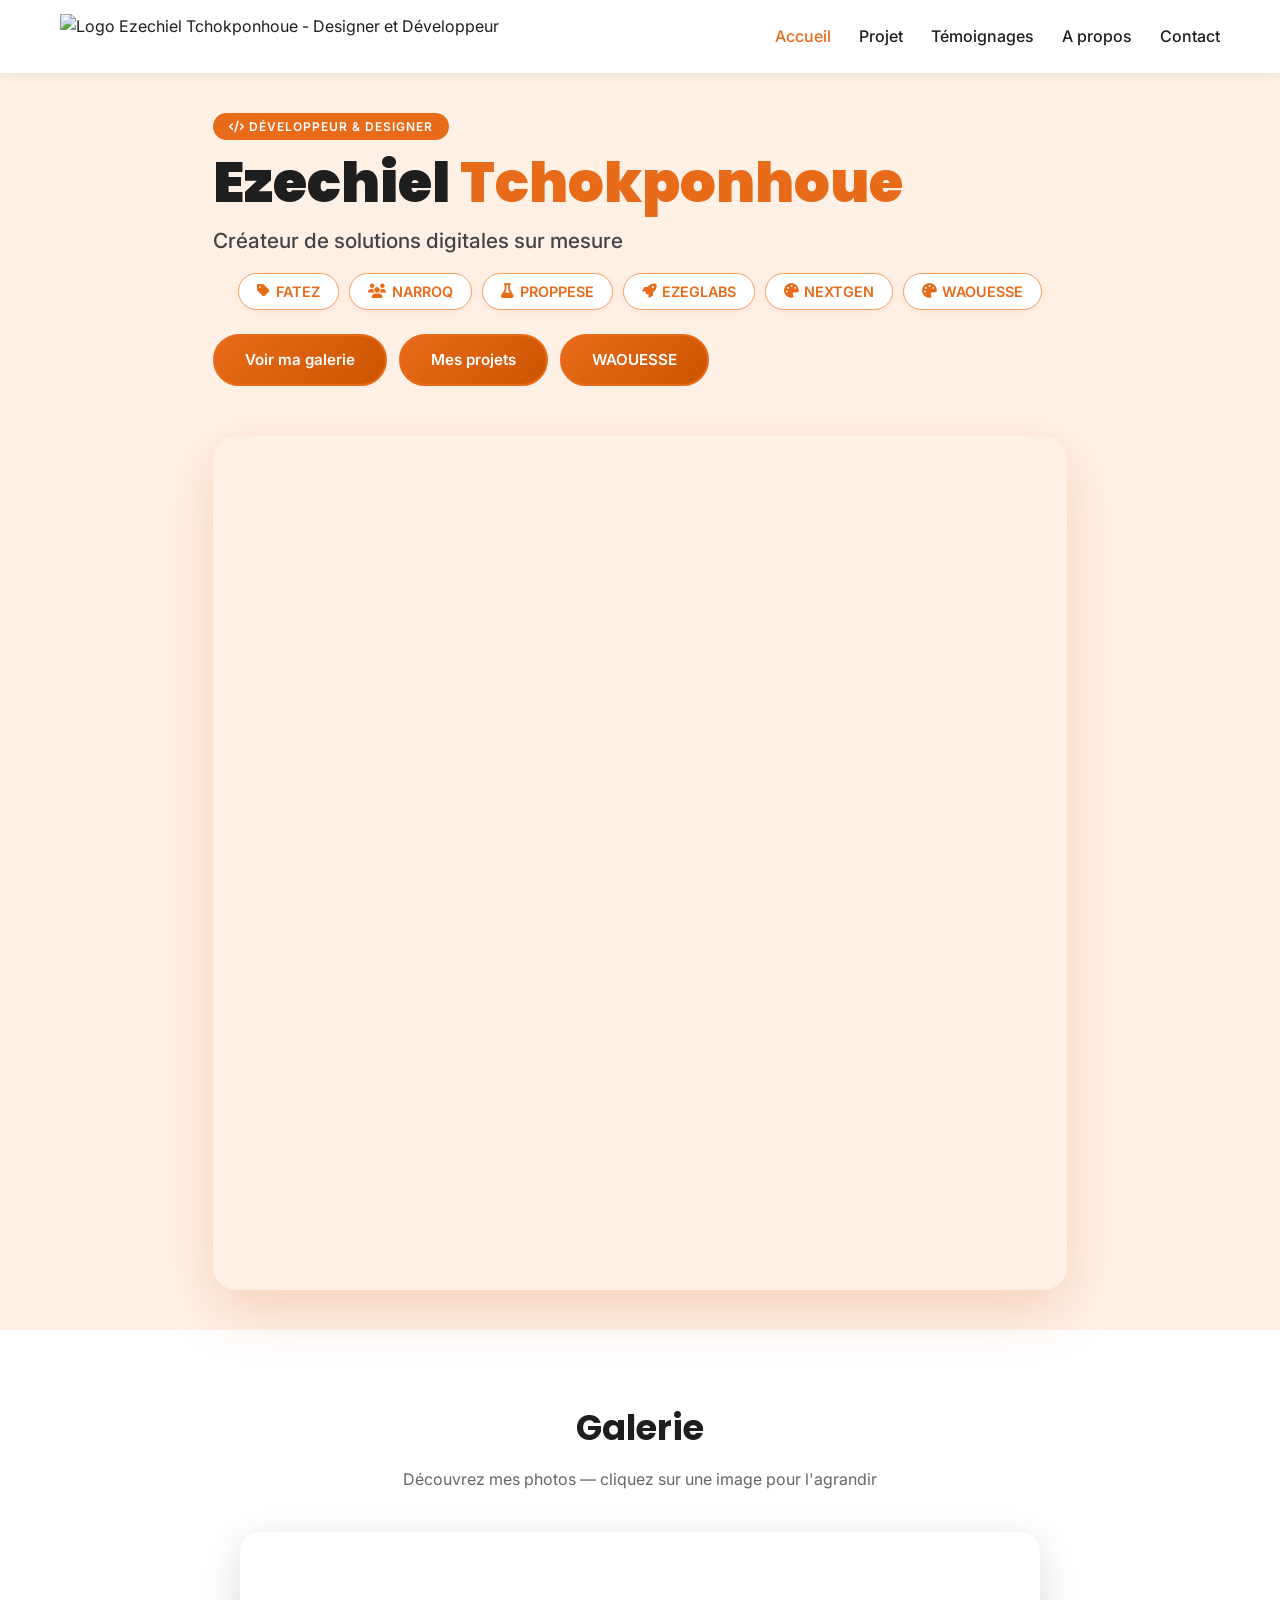
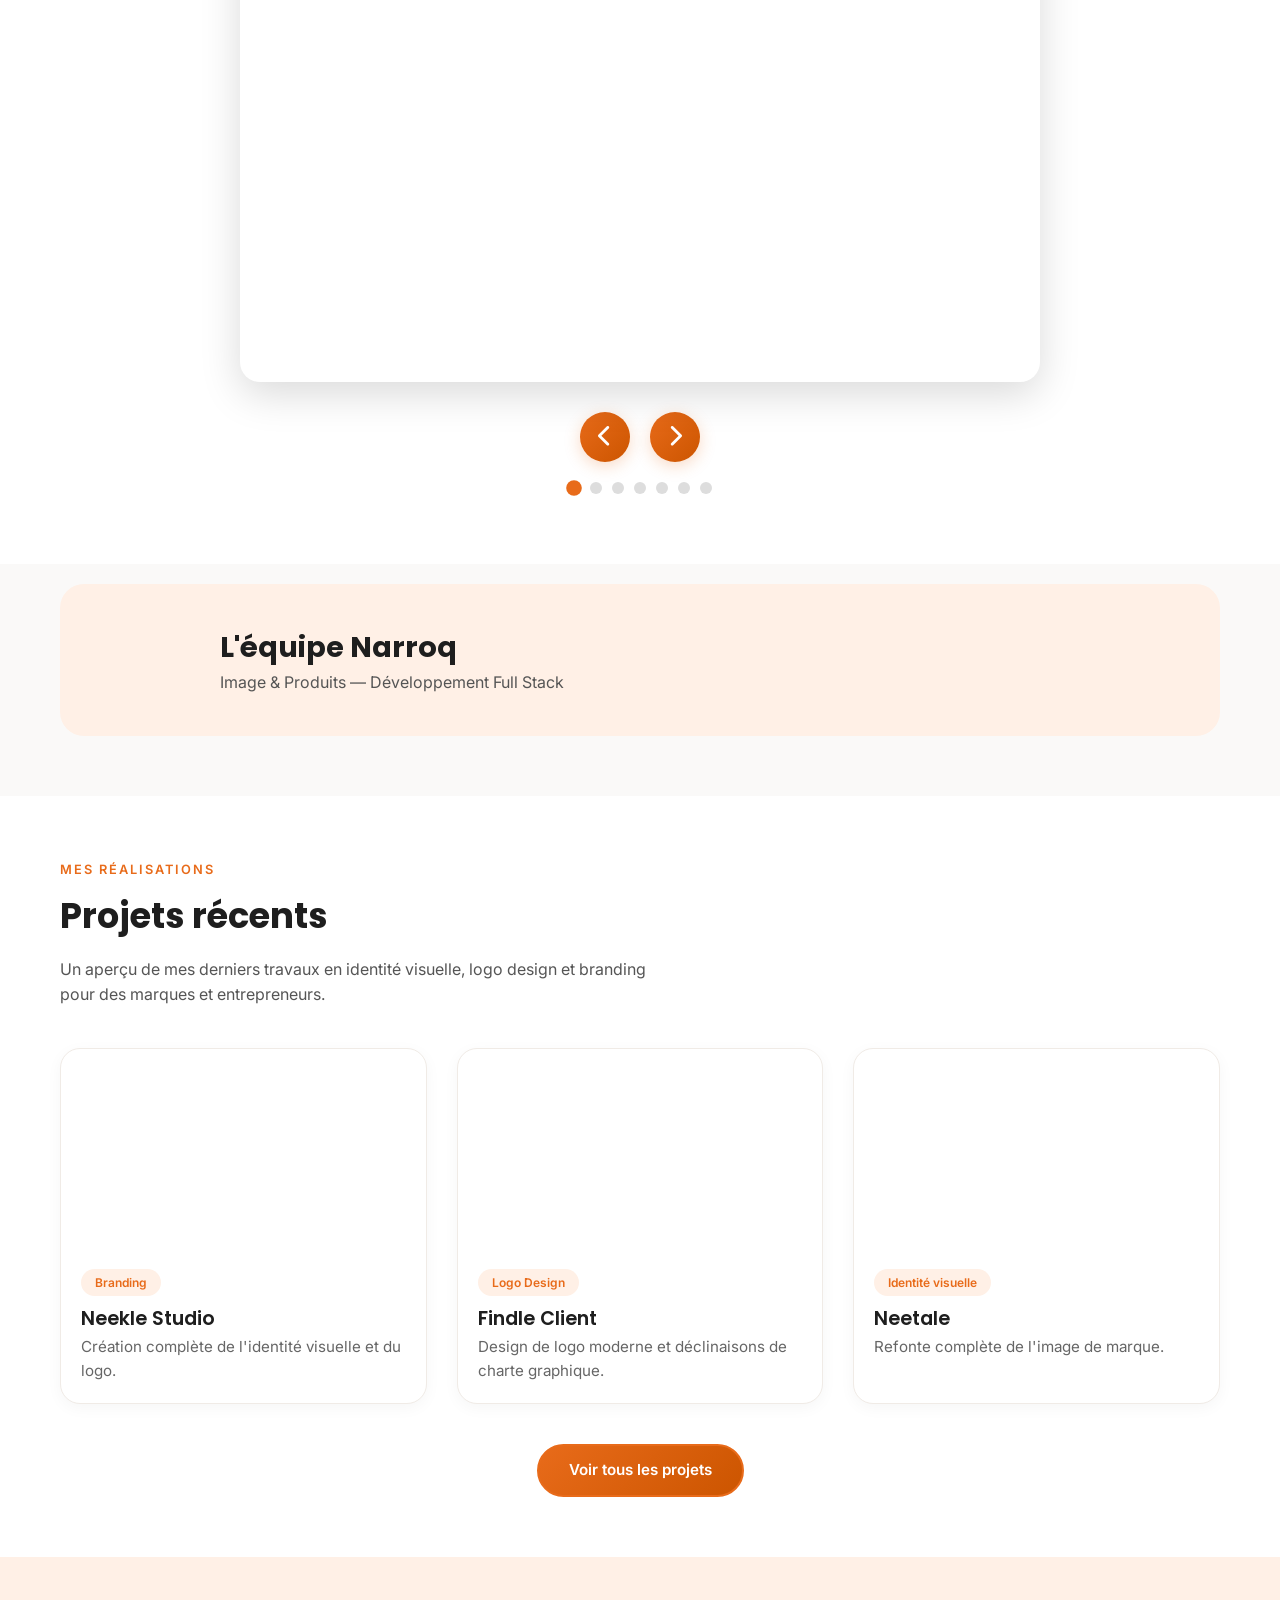
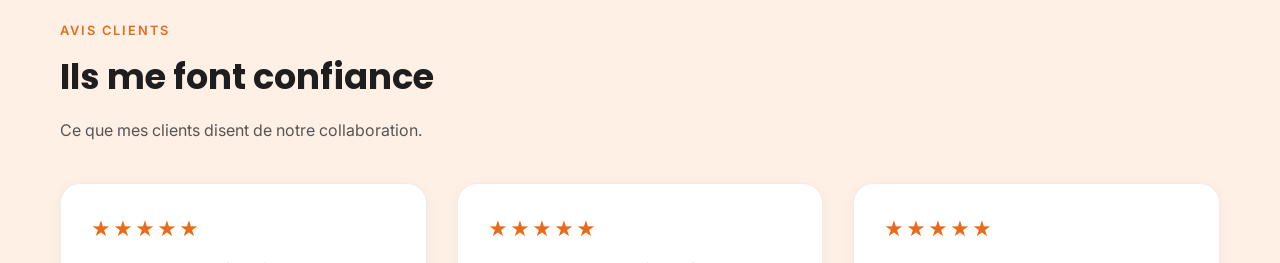
==== commit 122c6902: "Update index.html" ====
--- a/index.html
+++ b/index.html
@@ -37,7 +37,6 @@
   <meta name="twitter:image" content="https://res.cloudinary.com/nyke7lhc/image/upload/v1785260314/soes_ovdex7.webp">
   
   <!-- ===== ROBOTS.TXT (via balise meta + lien) ===== -->
-  <meta name="robots" content="index, follow">
   <link rel="robots" href="robots.txt" type="text/plain">
   
   <!-- ===== SITEMAP ===== -->
@@ -225,12 +224,6 @@
       border-color: var(--orange-pure);
     }
     .btn-primary:hover { background: var(--orange-dark); transform: translateY(-2px); box-shadow: 0 8px 24px rgba(232, 107, 26, 0.3); }
-    .btn-outline {
-      background: transparent;
-      color: var(--orange-pure);
-      border-color: var(--orange-pure);
-    }
-    .btn-outline:hover { background: var(--orange-pure); color: #fff; }
 
     /* ===== NAVBAR ===== */
     .navbar {
@@ -241,18 +234,6 @@
       top: 0;
       z-index: 100;
     }
-    .btn-submit {
-      background: var(--orange-gradient);
-      color: #fff;
-      border: none;
-      padding: 12px 30px;
-      border-radius: 50px;
-      font-weight: 600;
-      font-family: 'Gill Sans', 'Gill Sans MT', Calibri, 'Trebuchet MS', sans-serif;
-      font-size: 0.95rem;
-      transition: 0.3s ease;
-      cursor: pointer;
-    }
     .navbar .container {
       display: flex;
       align-items: center;
@@ -274,10 +255,6 @@
     }
     .nav-links a:hover,
     .nav-links a.active { color: var(--orange-pure); }
-    .nav-auth {
-      display: flex;
-      gap: 12px;
-    }
     .burger {
       display: none;
       flex-direction: column;
@@ -358,24 +335,20 @@
       border: 1px solid var(--orange-light);
       box-shadow: 0 2px 8px rgba(232, 107, 26, 0.08);
     }
-    .hero-content .surnoms span i {
-      margin-right: 0;
-    }
     .hero-image {
-      flex: 1 auto 400px;
+      flex: 1 1 400px;
       border-radius: 24px;
       overflow: hidden;
       box-shadow: 0 20px 60px rgba(204, 85, 0, 0.2);
+    }
+    .hero-image img {
       width: 100%;
-    }
-    .hero-image img {
-      width: 80%;
-      height: 200px;
+      height: auto;
       object-fit: cover;
       display: block;
     }
 
-    /* ===== CARROUSEL 3D ===== */
+    /* ===== CARROUSEL SIMPLE ===== */
     .carousel-section {
       padding: 70px 0;
       background: #fff;
@@ -401,42 +374,29 @@
       max-width: 800px;
       margin: 0 auto;
       height: 450px;
-      perspective: 1200px;
+      overflow: hidden;
+      border-radius: 20px;
+      box-shadow: 0 12px 40px rgba(0,0,0,0.15);
     }
 
     .carousel-3d .carousel-track {
+      display: flex;
+      height: 100%;
+      transition: transform 0.5s ease-in-out;
+    }
+
+    .carousel-3d .carousel-slide {
+      flex: 0 0 100%;
+      height: 100%;
+      overflow: hidden;
       position: relative;
-      width: 100%;
-      height: 100%;
-      transform-style: preserve-3d;
-      transition: transform 0.8s cubic-bezier(0.34, 1.56, 0.64, 1);
-    }
-
-    .carousel-3d .carousel-slide {
-      position: absolute;
-      width: 220px;
-      height: 300px;
-      left: 50%;
-      top: 50%;
-      margin-left: -110px;
-      margin-top: -150px;
-      border-radius: 16px;
-      overflow: hidden;
-      box-shadow: 0 12px 40px rgba(0,0,0,0.15);
       cursor: pointer;
-      transition: 0.3s;
-      border: 3px solid #fff;
-    }
-    .carousel-3d .carousel-slide:hover {
-      transform: scale(1.05) !important;
-      box-shadow: 0 20px 60px rgba(204, 85, 0, 0.3);
     }
     .carousel-3d .carousel-slide img {
       width: 100%;
       height: 100%;
       object-fit: cover;
     }
-
     .carousel-3d .carousel-slide .slide-label {
       position: absolute;
       bottom: 0;
@@ -449,7 +409,7 @@
       font-size: 1rem;
       text-align: center;
       opacity: 0;
-      transition: 0.3s;
+      transition: opacity 0.3s;
     }
     .carousel-3d .carousel-slide:hover .slide-label {
       opacity: 1;
@@ -500,15 +460,10 @@
 
     /* ===== BANNIÈRE NARROQ ===== */
     .narroq-banner {
-      background: rgba(255, 68, 0, 0.315);
-      background-size: 150% 100%;
-      animation: gradientAnimation 6s ease infinite;
-      animation-range-start: initial;
-      transition-delay: calc(02s);
-      background-image:url('https://res.cloudinary.com/nyke7lhc/image/upload/v1785638658/image_1_3_artlzp.png') ;
+      background: #fff0e6;
       border-radius: 24px;
       padding: 40px 30px;
-      color: #fff;
+      color: #1e1e1e;
       display: flex;
       align-items: center;
       gap: 30px;
@@ -519,14 +474,14 @@
       flex: 0 0 100px;
       height: 70px;
       background: url('https://res.cloudinary.com/nyke7lhc/image/upload/v1785027102/image_0_bm09fx.png') center/contain no-repeat;
-      filter: brightness(0) invert(1);
     }
     .narroq-content h2 {
       font-family: 'Poppins', sans-serif;
       font-size: 1.8rem;
+      color: #1e1e1e;
     }
     .narroq-content p {
-      opacity: 0.85;
+      color: #555;
     }
 
     /* ===== PROJETS ===== */
@@ -714,39 +669,31 @@
     /* ===== RESPONSIVE ===== */
     @media (max-width: 1200px) {
       .hero-content h1 { font-size: 3rem; }
-      .hero-image img { height: 450px; }
+      .hero-image img { height: auto; }
     }
 
     @media (max-width: 1024px) {
       .hero-content h1 { font-size: 2.8rem; }
-      .hero-image img { height: 400px; }
-      .carousel-3d .carousel-slide { width: 200px; height: 280px; margin-left: -100px; margin-top: -140px; }
     }
 
     @media (max-width: 768px) {
-      .nav-links, .nav-auth { display: none; }
+      .nav-links { display: none; }
       .burger { display: flex; }
       .hero .container { flex-direction: column-reverse; text-align: center; }
       .hero-content h1 { font-size: 2.5rem; }
       .hero-content .surnoms { justify-content: center; }
       
-      /* ---- Cadre photo hero ajusté ---- */
       .hero-image {
         width: 100%;
-        max-width: 500px;        /* limite la largeur max pour garder un cadre raisonnable */
-        margin: 0 auto;          /* centre le cadre */
-        border-radius: 20px;
-        box-shadow: 0 12px 40px rgba(204, 85, 0, 0.2);
+        max-width: 500px;
+        margin: 0 auto;
       }
       .hero-image img {
         width: 100%;
         height: auto;
-        aspect-ratio: 4/3;       /* ratio adapté à la photo */
-        object-fit: cover;
       }
       
       .carousel-3d { height: 350px; }
-      .carousel-3d .carousel-slide { width: 160px; height: 220px; margin-left: -80px; margin-top: -110px; }
       .projects-grid { grid-template-columns: 1fr; }
       .testimonials-grid { grid-template-columns: 1fr; }
       .narroq-banner { flex-direction: column; text-align: center; }
@@ -754,28 +701,14 @@
 
     @media (max-width: 600px) {
       .hero-content h1 { font-size: 2.2rem; }
-      .hero-image {
-        max-width: 450px;
-      }
-      .hero-image img {
-        aspect-ratio: 4/3;
-      }
-      .carousel-3d { height: 320px; }
-      .carousel-3d .carousel-slide { width: 140px; height: 190px; margin-left: -70px; margin-top: -95px; }
+      .carousel-3d { height: 300px; }
       .carousel-controls button { width: 44px; height: 44px; font-size: 1.2rem; }
       .project-card img { height: 180px; }
     }
 
     @media (max-width: 480px) {
       .hero-content h1 { font-size: 1.8rem; }
-      .hero-image {
-        max-width: 400px;        /* cadre encore plus petit */
-      }
-      .hero-image img {
-        aspect-ratio: 3/2;       /* un peu plus carré pour les petits écrans */
-      }
-      .carousel-3d { height: 280px; }
-      .carousel-3d .carousel-slide { width: 120px; height: 170px; margin-left: -60px; margin-top: -85px; }
+      .carousel-3d { height: 250px; }
       .carousel-controls button { width: 38px; height: 38px; font-size: 1rem; }
       .btn { padding: 10px 22px; font-size: 0.85rem; }
       .section-title { font-size: 1.8rem; }
@@ -784,14 +717,7 @@
 
     @media (max-width: 380px) {
       .hero-content h1 { font-size: 1.5rem; }
-      .hero-image {
-        max-width: 340px;
-      }
-      .hero-image img {
-        aspect-ratio: 3/2;
-      }
-      .carousel-3d { height: 240px; }
-      .carousel-3d .carousel-slide { width: 100px; height: 140px; margin-left: -50px; margin-top: -70px; }
+      .carousel-3d { height: 220px; }
       .carousel-controls button { width: 34px; height: 34px; font-size: 0.8rem; }
       .logo img { height: 32px; }
       .project-card img { height: 140px; }
@@ -813,10 +739,6 @@
       <a href="about.html">A propos</a>
       <a href="contact.html">Contact</a>
     </nav>
-    <div class="nav-auth">
-      <a href="login.html" class="btn btn-outline">Connexion</a>
-      <a href="signup.html" class="btn btn-primary">Inscription</a>
-    </div>
     <button class="burger" aria-label="Menu mobile"><span></span><span></span><span></span></button>
   </div>
 </header>
@@ -838,8 +760,8 @@
       </div>
       <div style="display: flex; gap: 12px; flex-wrap: wrap;">
         <a href="#carousel" class="btn btn-primary">Voir ma galerie</a>
-        <a href="projects.html" class="btn btn-outline">Mes projets</a>
-        <a href="https://waouesse.vercel.app/luc" class="btn1 btn-submit">WAOUESSE</a>
+        <a href="projects.html" class="btn btn-primary">Mes projets</a>
+        <a href="https://waouesse.vercel.app/luc" class="btn btn-primary">WAOUESSE</a>
       </div>
     </div>
     <div class="hero-image">
@@ -860,11 +782,11 @@
   </div>
 </section>
 
-<!-- ===== CARROUSEL 3D ===== -->
+<!-- ===== CARROUSEL SIMPLE ===== -->
 <section class="carousel-section" id="carousel" aria-labelledby="carousel-title">
   <div class="container">
-    <h2 id="carousel-title" class="section-title">Galerie 3D</h2>
-    <p class="section-desc" style="text-align:center; max-width:600px; margin-left:auto; margin-right:auto;">Découvrez mes photos en carrousel 3D — cliquez sur une image pour l'agrandir</p>
+    <h2 id="carousel-title" class="section-title">Galerie</h2>
+    <p class="section-desc" style="text-align:center; max-width:600px; margin-left:auto; margin-right:auto;">Découvrez mes photos — cliquez sur une image pour l'agrandir</p>
     
     <div class="carousel-3d" id="carousel3d">
       <div class="carousel-track" id="carouselTrack">
@@ -1027,7 +949,7 @@
       </article>
     </div>
     <p class="text-center mt-40">
-      <a href="testimonials.html" class="btn btn-outline">Voir tous les avis</a>
+      <a href="testimonials.html" class="btn btn-primary">Voir tous les avis</a>
     </p>
   </div>
 </section>
@@ -1050,12 +972,12 @@
   // ===== MENU BURGER =====
   document.querySelector('.burger')?.addEventListener('click', function() {
     const nav = document.querySelector('.nav-links');
-    const auth = document.querySelector('.nav-auth');
-    if (nav) nav.style.display = nav.style.display === 'flex' ? 'none' : 'flex';
-    if (auth) auth.style.display = auth.style.display === 'flex' ? 'none' : 'flex';
+    if (nav) {
+      nav.style.display = nav.style.display === 'flex' ? 'none' : 'flex';
+    }
   });
 
-  // ===== CARROUSEL 3D =====
+  // ===== CARROUSEL SIMPLE =====
   const images = [
     { src: 'https://res.cloudinary.com/nyke7lhc/image/upload/v1785260314/soes_ovdex7.webp', label: 'Ezechiel Tchokponhoue' },
     { src: 'https://res.cloudinary.com/nyke7lhc/image/upload/v1785535382/Nouveau%20dossier%20%282%29/sezs_bultbt.webp', label: 'Logo Ezechiel Design' },
@@ -1070,31 +992,31 @@
   const indicators = document.getElementById('indicators');
   let currentIndex = 0;
   const totalSlides = images.length;
-  const angleStep = 360 / totalSlides;
 
   // Générer les slides avec srcset et loading lazy
   images.forEach((img, i) => {
     const slide = document.createElement('div');
     slide.className = 'carousel-slide';
-    slide.style.transform = `rotateY(${i * angleStep}deg) translateZ(350px)`;
     slide.innerHTML = `
       <img 
         src="${img.src}" 
-        srcset="${img.src.replace('.webp', '')} 300w, ${img.src.replace('.webp', '')} 400w, ${img.src.replace('.webp', '')} 600w, ${img.src.replace('.webp', '')} 800w, ${img.src} 1200w"
+        srcset="${img.src.replace('/upload/', '/upload/w_300/')} 300w,
+                ${img.src.replace('/upload/', '/upload/w_400/')} 400w,
+                ${img.src.replace('/upload/', '/upload/w_600/')} 600w,
+                ${img.src.replace('/upload/', '/upload/w_800/')} 800w,
+                ${img.src} 1200w"
         sizes="(max-width: 380px) 300px, (max-width: 480px) 400px, (max-width: 768px) 600px, 800px"
         alt="${img.label}" 
         loading="lazy"
       >
       <div class="slide-label">${img.label}</div>
     `;
-    // Cliquer sur une slide = modale
     slide.querySelector('img').addEventListener('click', function(e) {
       e.stopPropagation();
       openModal(this.src);
     });
     track.appendChild(slide);
 
-    // Indicateur
     const dot = document.createElement('button');
     dot.className = 'dot';
     dot.dataset.index = i;
@@ -1105,8 +1027,7 @@
   });
 
   function updateCarousel() {
-    const angle = -currentIndex * angleStep;
-    track.style.transform = `rotateY(${angle}deg)`;
+    track.style.transform = `translateX(-${currentIndex * 100}%)`;
     document.querySelectorAll('.dot').forEach((dot, i) => {
       dot.classList.toggle('active', i === currentIndex);
     });
@@ -1153,6 +1074,5 @@
     if (e.key === 'Escape') closeModalFn();
   });
 </script>
-<script src="app.js"></script>
 </body>
-</html>+</html>
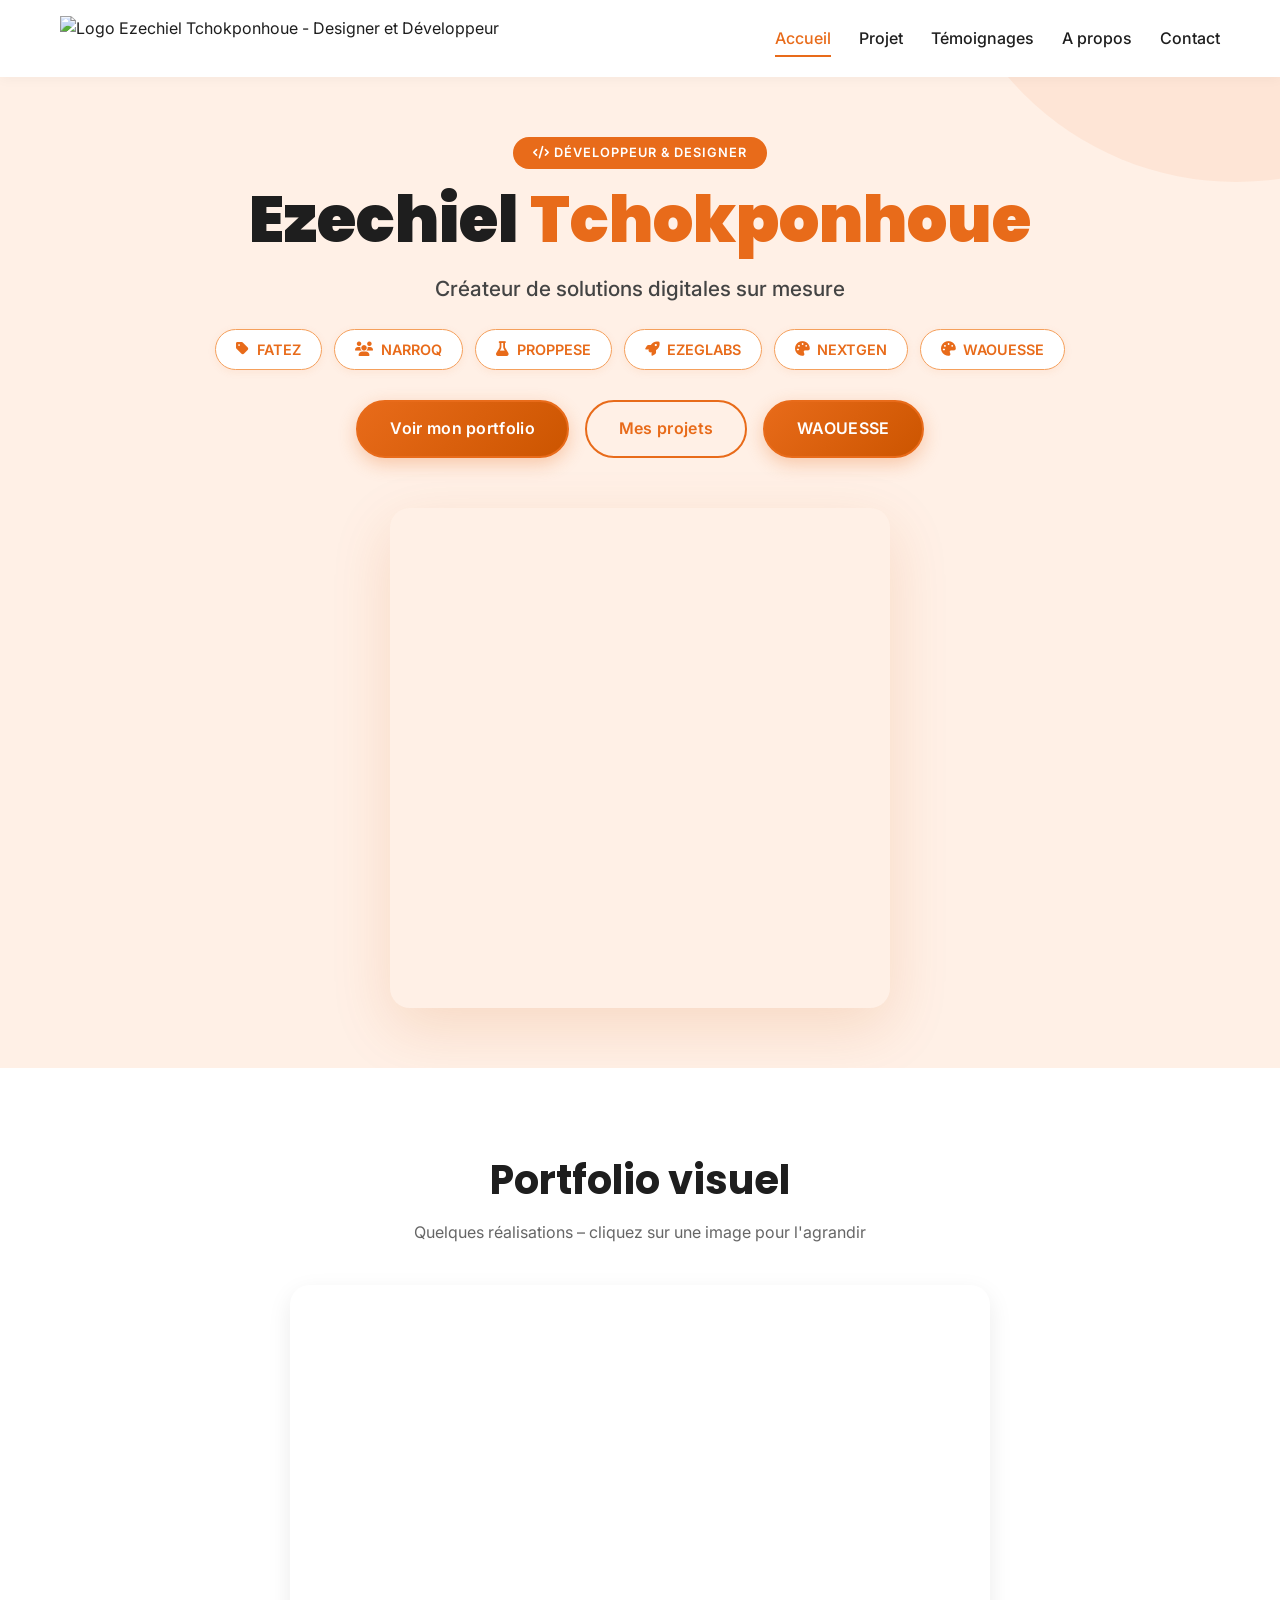
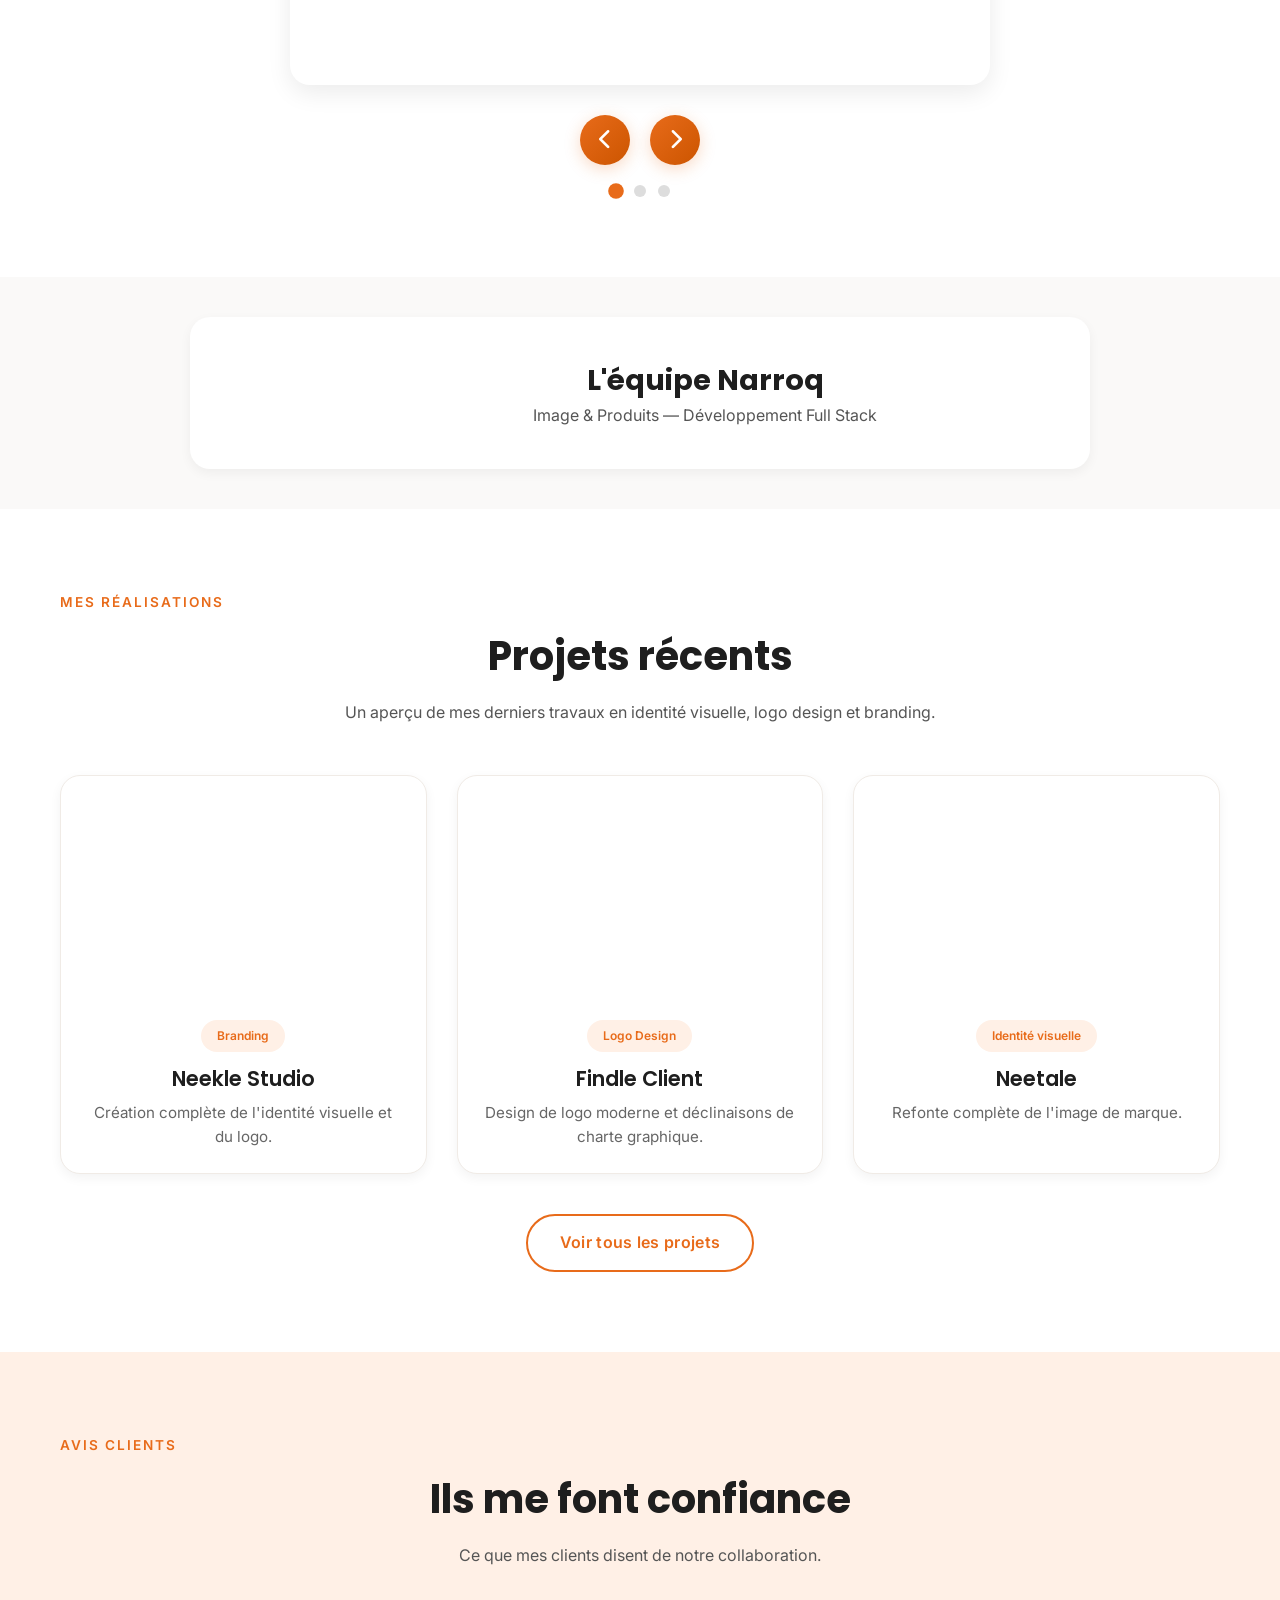
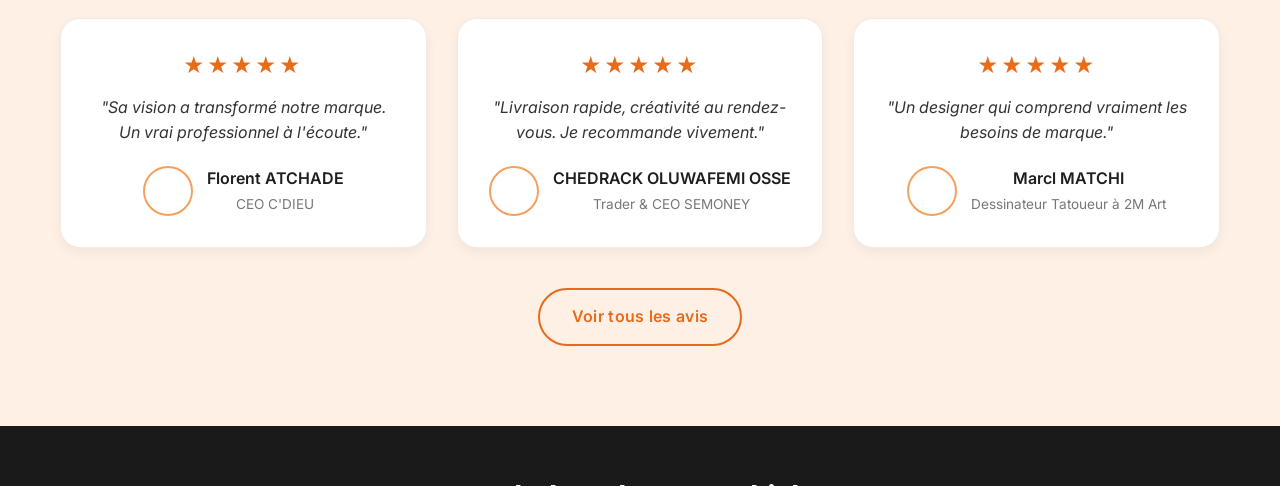
==== commit 6c5a4971: "Update index.html" ====
--- a/index.html
+++ b/index.html
@@ -188,6 +188,9 @@
       background: #faf9f8;
       color: #1e1e1e;
       line-height: 1.6;
+      display: flex;
+      flex-direction: column;
+      min-height: 100vh;
     }
     .container {
       max-width: 1200px;
@@ -204,32 +207,53 @@
       --orange-light: #f5a05c;
       --orange-bg: #fff0e6;
       --orange-gradient: linear-gradient(135deg, #e86b1a, #cc5500);
+      --shadow-sm: 0 4px 12px rgba(0,0,0,0.05);
+      --shadow-md: 0 8px 24px rgba(0,0,0,0.08);
+      --shadow-lg: 0 20px 60px rgba(204, 85, 0, 0.15);
+      --radius: 20px;
     }
 
     /* ===== BOUTONS ===== */
     .btn {
       display: inline-block;
-      padding: 12px 30px;
+      padding: 14px 32px;
       border-radius: 50px;
       font-weight: 600;
-      font-size: 0.95rem;
-      transition: 0.3s ease;
+      font-size: 1rem;
+      transition: all 0.3s ease;
       border: 2px solid transparent;
       cursor: pointer;
       text-align: center;
+      letter-spacing: 0.3px;
     }
     .btn-primary {
       background: var(--orange-gradient);
       color: #fff;
       border-color: var(--orange-pure);
-    }
-    .btn-primary:hover { background: var(--orange-dark); transform: translateY(-2px); box-shadow: 0 8px 24px rgba(232, 107, 26, 0.3); }
+      box-shadow: 0 6px 18px rgba(232, 107, 26, 0.3);
+    }
+    .btn-primary:hover {
+      background: var(--orange-dark);
+      transform: translateY(-3px);
+      box-shadow: 0 12px 28px rgba(232, 107, 26, 0.4);
+    }
+    .btn-outline {
+      background: transparent;
+      color: var(--orange-pure);
+      border-color: var(--orange-pure);
+    }
+    .btn-outline:hover {
+      background: var(--orange-pure);
+      color: #fff;
+      transform: translateY(-3px);
+    }
 
     /* ===== NAVBAR ===== */
     .navbar {
-      background: #fff;
-      padding: 14px 0;
-      box-shadow: 0 2px 12px rgba(0,0,0,0.06);
+      background: rgba(255,255,255,0.95);
+      backdrop-filter: blur(10px);
+      padding: 16px 0;
+      box-shadow: 0 2px 12px rgba(0,0,0,0.04);
       position: sticky;
       top: 0;
       z-index: 100;
@@ -243,15 +267,33 @@
     .logo img {
       height: 45px;
       width: auto;
-    }
+      transition: transform 0.3s;
+    }
+    .logo:hover img { transform: scale(1.05); }
     .nav-links {
       display: flex;
       gap: 28px;
       font-weight: 500;
+      align-items: center;
     }
     .nav-links a {
       color: #1e1e1e;
       transition: 0.2s;
+      position: relative;
+    }
+    .nav-links a::after {
+      content: '';
+      position: absolute;
+      bottom: -6px;
+      left: 0;
+      width: 0;
+      height: 2px;
+      background: var(--orange-pure);
+      transition: width 0.3s;
+    }
+    .nav-links a:hover::after,
+    .nav-links a.active::after {
+      width: 100%;
     }
     .nav-links a:hover,
     .nav-links a.active { color: var(--orange-pure); }
@@ -268,40 +310,58 @@
       height: 3px;
       background: #1e1e1e;
       border-radius: 4px;
-    }
+      transition: 0.3s;
+    }
+    .burger:hover span { background: var(--orange-pure); }
 
     /* ===== HERO ===== */
     .hero {
       background: var(--orange-bg);
-      min-height: 80vh;
+      min-height: 85vh;
       display: flex;
       align-items: center;
-      padding: 40px 0;
+      padding: 60px 0;
+      position: relative;
+      overflow: hidden;
+    }
+    .hero::before {
+      content: '';
+      position: absolute;
+      top: -50%;
+      right: -20%;
+      width: 600px;
+      height: 600px;
+      background: rgba(232, 107, 26, 0.08);
+      border-radius: 50%;
     }
     .hero .container {
       display: flex;
       align-items: center;
+      justify-content: space-between;
       gap: 50px;
       flex-wrap: wrap;
+      position: relative;
+      z-index: 1;
     }
     .hero-content {
       flex: 1 1 400px;
+      text-align: center;
     }
     .hero-content .badge {
       display: inline-block;
       background: var(--orange-pure);
       color: #fff;
-      font-size: 0.75rem;
+      font-size: 0.8rem;
       font-weight: 600;
-      padding: 4px 16px;
+      padding: 6px 20px;
       border-radius: 30px;
       letter-spacing: 1px;
       text-transform: uppercase;
-      margin-bottom: 12px;
+      margin-bottom: 16px;
     }
     .hero-content h1 {
       font-family: 'Poppins', sans-serif;
-      font-size: 3.5rem;
+      font-size: clamp(2.5rem, 5vw, 4rem);
       font-weight: 900;
       line-height: 1.1;
       color: #1e1e1e;
@@ -313,96 +373,108 @@
       font-size: 1.3rem;
       font-weight: 500;
       color: #444;
-      margin: 10px 0 16px;
+      margin: 16px 0 24px;
     }
     .hero-content .surnoms {
       display: flex;
       flex-wrap: wrap;
-      gap: 10px;
-      margin: 16px 0 24px;
+      gap: 12px;
+      margin: 20px 0 30px;
       justify-content: center;
     }
     .hero-content .surnoms span {
       display: inline-flex;
       align-items: center;
-      gap: 6px;
+      gap: 8px;
       background: #fff;
-      padding: 6px 18px;
+      padding: 8px 20px;
       border-radius: 30px;
       font-weight: 600;
       font-size: 0.9rem;
       color: var(--orange-pure);
       border: 1px solid var(--orange-light);
       box-shadow: 0 2px 8px rgba(232, 107, 26, 0.08);
+      transition: transform 0.2s;
+    }
+    .hero-content .surnoms span:hover {
+      transform: translateY(-3px);
+    }
+    .cta-buttons {
+      display: flex;
+      gap: 16px;
+      flex-wrap: wrap;
+      justify-content: center;
     }
     .hero-image {
       flex: 1 1 400px;
-      border-radius: 24px;
+      border-radius: var(--radius);
       overflow: hidden;
-      box-shadow: 0 20px 60px rgba(204, 85, 0, 0.2);
+      box-shadow: var(--shadow-lg);
+      max-width: 500px;
+      margin: 0 auto;
     }
     .hero-image img {
       width: 100%;
       height: auto;
       object-fit: cover;
-      display: block;
+      transition: transform 0.5s;
+    }
+    .hero-image:hover img {
+      transform: scale(1.03);
     }
 
     /* ===== CARROUSEL SIMPLE ===== */
     .carousel-section {
-      padding: 70px 0;
+      padding: 80px 0;
       background: #fff;
-      overflow: hidden;
+      text-align: center;
     }
     .carousel-section .section-title {
       font-family: 'Poppins', sans-serif;
-      font-size: 2.2rem;
+      font-size: 2.5rem;
       font-weight: 700;
       color: #1e1e1e;
-      text-align: center;
-      margin-bottom: 10px;
+      margin-bottom: 8px;
     }
     .carousel-section .section-desc {
-      text-align: center;
       color: #666;
       margin-bottom: 40px;
-    }
-
-    .carousel-3d {
+      max-width: 600px;
+      margin-left: auto;
+      margin-right: auto;
+    }
+
+    .carousel-wrapper {
       position: relative;
       width: 100%;
-      max-width: 800px;
+      max-width: 700px;
       margin: 0 auto;
-      height: 450px;
       overflow: hidden;
-      border-radius: 20px;
-      box-shadow: 0 12px 40px rgba(0,0,0,0.15);
-    }
-
-    .carousel-3d .carousel-track {
-      display: flex;
-      height: 100%;
-      transition: transform 0.5s ease-in-out;
-    }
-
-    .carousel-3d .carousel-slide {
+      border-radius: var(--radius);
+      box-shadow: var(--shadow-md);
+    }
+    .carousel-track {
+      display: flex;
+      transition: transform 0.6s cubic-bezier(0.25, 0.46, 0.45, 0.94);
+      height: 400px;
+    }
+    .carousel-slide {
       flex: 0 0 100%;
       height: 100%;
-      overflow: hidden;
       position: relative;
       cursor: pointer;
     }
-    .carousel-3d .carousel-slide img {
+    .carousel-slide img {
       width: 100%;
       height: 100%;
       object-fit: cover;
     }
-    .carousel-3d .carousel-slide .slide-label {
+    .carousel-slide .slide-label {
       position: absolute;
       bottom: 0;
       left: 0;
       right: 0;
-      padding: 12px;
+      padding: 16px;
       background: linear-gradient(transparent, rgba(0,0,0,0.7));
       color: #fff;
       font-weight: 600;
@@ -411,7 +483,7 @@
       opacity: 0;
       transition: opacity 0.3s;
     }
-    .carousel-3d .carousel-slide:hover .slide-label {
+    .carousel-slide:hover .slide-label {
       opacity: 1;
     }
 
@@ -428,9 +500,9 @@
       width: 50px;
       height: 50px;
       border-radius: 50%;
-      font-size: 1.4rem;
+      font-size: 1.3rem;
       cursor: pointer;
-      transition: 0.3s;
+      transition: all 0.3s;
       box-shadow: 0 4px 16px rgba(232, 107, 26, 0.25);
     }
     .carousel-controls button:hover {
@@ -441,7 +513,7 @@
     .carousel-indicators {
       display: flex;
       justify-content: center;
-      gap: 10px;
+      gap: 12px;
       margin-top: 20px;
     }
     .carousel-indicators .dot {
@@ -451,7 +523,7 @@
       background: #ddd;
       border: none;
       cursor: pointer;
-      transition: 0.3s;
+      transition: all 0.3s;
     }
     .carousel-indicators .dot.active {
       background: var(--orange-pure);
@@ -460,18 +532,21 @@
 
     /* ===== BANNIÈRE NARROQ ===== */
     .narroq-banner {
-      background: #fff0e6;
-      border-radius: 24px;
-      padding: 40px 30px;
-      color: #1e1e1e;
+      background: #fff;
+      border-radius: var(--radius);
+      padding: 40px;
       display: flex;
       align-items: center;
+      justify-content: center;
       gap: 30px;
       flex-wrap: wrap;
-      margin: 20px 0;
+      text-align: center;
+      box-shadow: var(--shadow-sm);
+      margin: 20px auto;
+      max-width: 900px;
     }
     .narroq-track {
-      flex: 0 0 100px;
+      width: 100px;
       height: 70px;
       background: url('https://res.cloudinary.com/nyke7lhc/image/upload/v1785027102/image_0_bm09fx.png') center/contain no-repeat;
     }
@@ -485,65 +560,77 @@
     }
 
     /* ===== PROJETS ===== */
-    .section { padding: 60px 0; }
+    .section { padding: 80px 0; }
     .section-light { background: #fff; }
     .section-tint { background: var(--orange-bg); }
     .section-eyebrow {
       display: inline-block;
-      font-size: 0.8rem;
+      font-size: 0.85rem;
       text-transform: uppercase;
       letter-spacing: 2px;
       color: var(--orange-pure);
       font-weight: 600;
-      margin-bottom: 8px;
+      margin-bottom: 10px;
+      text-align: center;
     }
     .section-title {
       font-family: 'Poppins', sans-serif;
-      font-size: 2.2rem;
+      font-size: 2.5rem;
       font-weight: 700;
       margin-bottom: 12px;
+      text-align: center;
     }
     .section-desc {
       max-width: 600px;
       color: #555;
-      margin-bottom: 40px;
+      margin: 0 auto 50px;
+      text-align: center;
     }
     .projects-grid {
       display: grid;
-      grid-template-columns: repeat(auto-fit, minmax(260px, 1fr));
+      grid-template-columns: repeat(auto-fit, minmax(280px, 1fr));
       gap: 30px;
     }
     .project-card {
       background: #fff;
-      border-radius: 20px;
+      border-radius: var(--radius);
       overflow: hidden;
-      box-shadow: 0 4px 16px rgba(0,0,0,0.04);
-      transition: 0.3s;
+      box-shadow: var(--shadow-sm);
+      transition: all 0.3s;
       border: 1px solid #f0ebe6;
     }
-    .project-card:hover { transform: translateY(-6px); box-shadow: 0 12px 32px rgba(204, 85, 0, 0.12); }
+    .project-card:hover {
+      transform: translateY(-8px);
+      box-shadow: var(--shadow-lg);
+    }
     .project-card img {
       width: 100%;
-      height: 200px;
+      height: 220px;
       object-fit: cover;
+      transition: transform 0.5s;
+    }
+    .project-card:hover img {
+      transform: scale(1.05);
     }
     .project-card .info {
-      padding: 20px;
+      padding: 24px;
+      text-align: center;
     }
     .project-card .tag {
       display: inline-block;
       background: var(--orange-bg);
-      padding: 4px 14px;
+      padding: 6px 16px;
       border-radius: 30px;
       font-size: 0.75rem;
       font-weight: 600;
       color: var(--orange-pure);
-      margin-bottom: 8px;
+      margin-bottom: 10px;
     }
     .project-card h3 {
       font-family: 'Poppins', sans-serif;
-      font-size: 1.2rem;
+      font-size: 1.3rem;
       font-weight: 600;
+      margin-bottom: 6px;
     }
     .project-card p {
       color: #666;
@@ -555,20 +642,27 @@
     /* ===== TÉMOIGNAGES ===== */
     .testimonials-grid {
       display: grid;
-      grid-template-columns: repeat(auto-fit, minmax(240px, 1fr));
+      grid-template-columns: repeat(auto-fit, minmax(260px, 1fr));
       gap: 30px;
     }
     .testimonial-card {
       background: #fff;
       padding: 30px;
-      border-radius: 20px;
-      box-shadow: 0 4px 16px rgba(0,0,0,0.04);
+      border-radius: var(--radius);
+      box-shadow: var(--shadow-sm);
       border: 1px solid #f0ebe6;
+      text-align: center;
+      transition: all 0.3s;
+    }
+    .testimonial-card:hover {
+      transform: translateY(-5px);
+      box-shadow: var(--shadow-md);
     }
     .testimonial-card .stars {
       color: var(--orange-pure);
-      font-size: 1.2rem;
-      letter-spacing: 2px;
+      font-size: 1.3rem;
+      letter-spacing: 3px;
+      margin-bottom: 10px;
     }
     .testimonial-card .quote {
       font-style: italic;
@@ -578,13 +672,15 @@
     .testimonial-author {
       display: flex;
       align-items: center;
+      justify-content: center;
       gap: 14px;
     }
     .testimonial-author img {
-      width: 48px;
-      height: 48px;
+      width: 50px;
+      height: 50px;
       border-radius: 50%;
       object-fit: cover;
+      border: 2px solid var(--orange-light);
     }
     .testimonial-author strong {
       display: block;
@@ -603,7 +699,7 @@
       left: 0;
       width: 100%;
       height: 100%;
-      background: rgba(0,0,0,0.92);
+      background: rgba(0,0,0,0.9);
       z-index: 999;
       justify-content: center;
       align-items: center;
@@ -637,90 +733,104 @@
     footer {
       background: #1a1a1a;
       color: #ccc;
-      padding: 40px 0;
+      padding: 50px 0;
       text-align: center;
+      margin-top: auto;
     }
     footer h3 {
       color: #fff;
       font-family: 'Poppins', sans-serif;
-      font-size: 1.5rem;
-      margin-bottom: 12px;
+      font-size: 1.6rem;
+      margin-bottom: 16px;
     }
     .socials {
       display: flex;
       justify-content: center;
-      gap: 20px;
-      margin: 16px 0 20px;
+      gap: 24px;
+      margin: 20px 0 30px;
     }
     .socials a {
-      font-size: 1.6rem;
-      transition: 0.2s;
+      font-size: 1.8rem;
+      transition: all 0.2s;
       color: #fff;
     }
-    .socials a:hover { opacity: 0.7; transform: scale(1.1); color: var(--orange-light); }
+    .socials a:hover {
+      opacity: 0.7;
+      transform: scale(1.1);
+      color: var(--orange-light);
+    }
     .bottom {
-      font-size: 0.85rem;
+      font-size: 0.9rem;
       border-top: 1px solid #333;
-      padding-top: 20px;
-      margin-top: 10px;
+      padding-top: 25px;
       color: #888;
     }
 
     /* ===== RESPONSIVE ===== */
-    @media (max-width: 1200px) {
-      .hero-content h1 { font-size: 3rem; }
-      .hero-image img { height: auto; }
-    }
-
     @media (max-width: 1024px) {
-      .hero-content h1 { font-size: 2.8rem; }
+      .hero .container {
+        flex-direction: column-reverse;
+        text-align: center;
+      }
+      .hero-content {
+        flex: 1 1 auto;
+      }
+      .hero-image {
+        max-width: 400px;
+      }
+      .carousel-track {
+        height: 350px;
+      }
     }
 
     @media (max-width: 768px) {
-      .nav-links { display: none; }
-      .burger { display: flex; }
-      .hero .container { flex-direction: column-reverse; text-align: center; }
-      .hero-content h1 { font-size: 2.5rem; }
-      .hero-content .surnoms { justify-content: center; }
-      
-      .hero-image {
-        width: 100%;
-        max-width: 500px;
-        margin: 0 auto;
-      }
-      .hero-image img {
-        width: 100%;
-        height: auto;
-      }
-      
-      .carousel-3d { height: 350px; }
-      .projects-grid { grid-template-columns: 1fr; }
-      .testimonials-grid { grid-template-columns: 1fr; }
-      .narroq-banner { flex-direction: column; text-align: center; }
-    }
-
-    @media (max-width: 600px) {
-      .hero-content h1 { font-size: 2.2rem; }
-      .carousel-3d { height: 300px; }
-      .carousel-controls button { width: 44px; height: 44px; font-size: 1.2rem; }
-      .project-card img { height: 180px; }
+      .nav-links {
+        display: none;
+        position: absolute;
+        top: 70px;
+        left: 0;
+        right: 0;
+        background: #fff;
+        flex-direction: column;
+        padding: 20px;
+        box-shadow: var(--shadow-md);
+        gap: 16px;
+        text-align: center;
+        border-radius: 0 0 20px 20px;
+      }
+      .nav-links.open {
+        display: flex;
+      }
+      .burger {
+        display: flex;
+      }
+      .hero-content h1 {
+        font-size: 2.5rem;
+      }
+      .carousel-track {
+        height: 300px;
+      }
+      .section-title {
+        font-size: 2rem;
+      }
     }
 
     @media (max-width: 480px) {
-      .hero-content h1 { font-size: 1.8rem; }
-      .carousel-3d { height: 250px; }
-      .carousel-controls button { width: 38px; height: 38px; font-size: 1rem; }
-      .btn { padding: 10px 22px; font-size: 0.85rem; }
-      .section-title { font-size: 1.8rem; }
-      .project-card img { height: 160px; }
-    }
-
-    @media (max-width: 380px) {
-      .hero-content h1 { font-size: 1.5rem; }
-      .carousel-3d { height: 220px; }
-      .carousel-controls button { width: 34px; height: 34px; font-size: 0.8rem; }
-      .logo img { height: 32px; }
-      .project-card img { height: 140px; }
+      .hero-content h1 {
+        font-size: 2rem;
+      }
+      .carousel-track {
+        height: 250px;
+      }
+      .carousel-controls button {
+        width: 44px;
+        height: 44px;
+        font-size: 1.1rem;
+      }
+      .btn {
+        padding: 12px 24px;
+        font-size: 0.9rem;
+      }
     }
   </style>
 </head>
@@ -732,14 +842,14 @@
     <a href="index.html" class="logo" aria-label="Accueil Ezechiel Design">
       <img src="https://res.cloudinary.com/nyke7lhc/image/upload/v1785027102/image_0_bm09fx.png" alt="Logo Ezechiel Tchokponhoue - Designer et Développeur" loading="lazy">
     </a>
-    <nav class="nav-links" aria-label="Navigation principale">
+    <nav class="nav-links" id="navLinks" aria-label="Navigation principale">
       <a href="index.html" class="active">Accueil</a>
       <a href="projects.html">Projet</a>
       <a href="testimonials.html">Témoignages</a>
       <a href="about.html">A propos</a>
       <a href="contact.html">Contact</a>
     </nav>
-    <button class="burger" aria-label="Menu mobile"><span></span><span></span><span></span></button>
+    <button class="burger" id="burgerBtn" aria-label="Menu mobile"><span></span><span></span><span></span></button>
   </div>
 </header>
 
@@ -758,9 +868,9 @@
         <span><i class="fas fa-palette"></i> NEXTGEN</span>
         <span><i class="fas fa-palette"></i> WAOUESSE</span>
       </div>
-      <div style="display: flex; gap: 12px; flex-wrap: wrap;">
-        <a href="#carousel" class="btn btn-primary">Voir ma galerie</a>
-        <a href="projects.html" class="btn btn-primary">Mes projets</a>
+      <div class="cta-buttons">
+        <a href="#carousel" class="btn btn-primary">Voir mon portfolio</a>
+        <a href="projects.html" class="btn btn-outline">Mes projets</a>
         <a href="https://waouesse.vercel.app/luc" class="btn btn-primary">WAOUESSE</a>
       </div>
     </div>
@@ -772,23 +882,21 @@
                 https://res.cloudinary.com/nyke7lhc/image/upload/w_600/v1785260314/soes_ovdex7.webp 600w,
                 https://res.cloudinary.com/nyke7lhc/image/upload/w_800/v1785260314/soes_ovdex7.webp 800w,
                 https://res.cloudinary.com/nyke7lhc/image/upload/v1785260314/soes_ovdex7.webp 1200w"
-        sizes="(max-width: 380px) 300px, (max-width: 480px) 400px, (max-width: 768px) 600px, (max-width: 1024px) 800px, 1200px"
+        sizes="(max-width: 480px) 300px, (max-width: 768px) 600px, 800px"
         alt="Ezechiel Tchokponhoue - Développeur Web et Designer Graphique basé au Bénin" 
         loading="eager"
-        width="100%"
-        height="auto"
       />
     </div>
   </div>
 </section>
 
-<!-- ===== CARROUSEL SIMPLE ===== -->
+<!-- ===== PORTFOLIO VISUEL (CARROUSEL SIMPLE) ===== -->
 <section class="carousel-section" id="carousel" aria-labelledby="carousel-title">
   <div class="container">
-    <h2 id="carousel-title" class="section-title">Galerie</h2>
-    <p class="section-desc" style="text-align:center; max-width:600px; margin-left:auto; margin-right:auto;">Découvrez mes photos — cliquez sur une image pour l'agrandir</p>
+    <h2 id="carousel-title" class="section-title">Portfolio visuel</h2>
+    <p class="section-desc">Quelques réalisations – cliquez sur une image pour l'agrandir</p>
     
-    <div class="carousel-3d" id="carousel3d">
+    <div class="carousel-wrapper">
       <div class="carousel-track" id="carouselTrack">
         <!-- Les slides sont générées par JavaScript -->
       </div>
@@ -809,14 +917,12 @@
 </div>
 
 <!-- ===== BANNIÈRE NARROQ ===== -->
-<section style="padding: 0 20px 40px;" aria-label="Bannière Narroq">
-  <div class="container">
-    <div class="narroq-banner">
-      <div class="narroq-track" role="img" aria-label="Logo Narroq"></div>
-      <div class="narroq-content">
-        <h2>L'équipe Narroq</h2>
-        <p>Image &amp; Produits — Développement Full Stack</p>
-      </div>
+<section style="padding: 20px;" aria-label="Bannière Narroq">
+  <div class="narroq-banner">
+    <div class="narroq-track" role="img" aria-label="Logo Narroq"></div>
+    <div class="narroq-content">
+      <h2>L'équipe Narroq</h2>
+      <p>Image &amp; Produits — Développement Full Stack</p>
     </div>
   </div>
 </section>
@@ -826,7 +932,7 @@
   <div class="container">
     <span class="section-eyebrow">Mes réalisations</span>
     <h2 id="projects-title" class="section-title">Projets récents</h2>
-    <p class="section-desc">Un aperçu de mes derniers travaux en identité visuelle, logo design et branding pour des marques et entrepreneurs.</p>
+    <p class="section-desc">Un aperçu de mes derniers travaux en identité visuelle, logo design et branding.</p>
     <div class="projects-grid">
       <article class="project-card">
         <img 
@@ -836,7 +942,7 @@
                   https://res.cloudinary.com/nyke7lhc/image/upload/w_600/v1785027952/Architecture_Backend___Microservices_Map._202606040138_y8crwr.jpg 600w,
                   https://res.cloudinary.com/nyke7lhc/image/upload/w_800/v1785027952/Architecture_Backend___Microservices_Map._202606040138_y8crwr.jpg 800w,
                   https://res.cloudinary.com/nyke7lhc/image/upload/v1785027952/Architecture_Backend___Microservices_Map._202606040138_y8crwr.jpg 1200w"
-          sizes="(max-width: 380px) 300px, (max-width: 480px) 400px, (max-width: 768px) 600px, 800px"
+          sizes="(max-width: 480px) 300px, (max-width: 768px) 600px, 800px"
           alt="Projet Neekle Studio - Branding" 
           loading="lazy"
         />
@@ -854,7 +960,7 @@
                   https://res.cloudinary.com/nyke7lhc/image/upload/w_600/v1785034206/COLOR_slj6vm.jpg 600w,
                   https://res.cloudinary.com/nyke7lhc/image/upload/w_800/v1785034206/COLOR_slj6vm.jpg 800w,
                   https://res.cloudinary.com/nyke7lhc/image/upload/v1785034206/COLOR_slj6vm.jpg 1200w"
-          sizes="(max-width: 380px) 300px, (max-width: 480px) 400px, (max-width: 768px) 600px, 800px"
+          sizes="(max-width: 480px) 300px, (max-width: 768px) 600px, 800px"
           alt="Projet Findle Client - Logo Design" 
           loading="lazy"
         />
@@ -872,7 +978,7 @@
                   https://res.cloudinary.com/nyke7lhc/image/upload/w_600/v1785027102/image_0_bm09fx.png 600w,
                   https://res.cloudinary.com/nyke7lhc/image/upload/w_800/v1785027102/image_0_bm09fx.png 800w,
                   https://res.cloudinary.com/nyke7lhc/image/upload/v1785027102/image_0_bm09fx.png 1200w"
-          sizes="(max-width: 380px) 300px, (max-width: 480px) 400px, (max-width: 768px) 600px, 800px"
+          sizes="(max-width: 480px) 300px, (max-width: 768px) 600px, 800px"
           alt="Projet Neetale - Identité visuelle" 
           loading="lazy"
         />
@@ -884,7 +990,7 @@
       </article>
     </div>
     <p class="text-center mt-40">
-      <a href="projects.html" class="btn btn-primary">Voir tous les projets</a>
+      <a href="projects.html" class="btn btn-outline">Voir tous les projets</a>
     </p>
   </div>
 </section>
@@ -949,7 +1055,7 @@
       </article>
     </div>
     <p class="text-center mt-40">
-      <a href="testimonials.html" class="btn btn-primary">Voir tous les avis</a>
+      <a href="testimonials.html" class="btn btn-outline">Voir tous les avis</a>
     </p>
   </div>
 </section>
@@ -970,26 +1076,22 @@
 
 <script>
   // ===== MENU BURGER =====
-  document.querySelector('.burger')?.addEventListener('click', function() {
-    const nav = document.querySelector('.nav-links');
-    if (nav) {
-      nav.style.display = nav.style.display === 'flex' ? 'none' : 'flex';
-    }
+  const burgerBtn = document.getElementById('burgerBtn');
+  const navLinks = document.getElementById('navLinks');
+  burgerBtn.addEventListener('click', () => {
+    navLinks.classList.toggle('open');
+    burgerBtn.classList.toggle('active');
   });
 
-  // ===== CARROUSEL SIMPLE =====
+  // ===== CARROUSEL SIMPLE (3 photos) =====
   const images = [
     { src: 'https://res.cloudinary.com/nyke7lhc/image/upload/v1785260314/soes_ovdex7.webp', label: 'Ezechiel Tchokponhoue' },
     { src: 'https://res.cloudinary.com/nyke7lhc/image/upload/v1785535382/Nouveau%20dossier%20%282%29/sezs_bultbt.webp', label: 'Logo Ezechiel Design' },
-    { src: 'https://res.cloudinary.com/nyke7lhc/image/upload/v1785535390/Nouveau%20dossier%20%282%29/portfol_mtbevy.webp', label: 'Portrait professionnel' },
-    { src: 'https://res.cloudinary.com/nyke7lhc/image/upload/v1785641353/tchokponhoueezechiel_m6dzkr.webp', label: 'Ezechiel Tchokponhoue 2021' },
-    { src: 'https://res.cloudinary.com/nyke7lhc/image/upload/v1785641030/Untitled-1_copy_copie_b74sww.webp', label: 'ezechiel tchokponhoue 2022 technicien' },
-    { src: 'https://res.cloudinary.com/nyke7lhc/image/upload/v1785642472/tchokponhoue_ezechiel_sap71r.webp', label: 'Architecture Backend' },
-    { src: 'https://res.cloudinary.com/nyke7lhc/image/upload/v1785641356/ezechieltchokponhouee_na8uew.webp', label: 'Architecture Backend' }
+    { src: 'https://res.cloudinary.com/nyke7lhc/image/upload/v1785535390/Nouveau%20dossier%20%282%29/portfol_mtbevy.webp', label: 'Portrait professionnel' }
   ];
 
   const track = document.getElementById('carouselTrack');
-  const indicators = document.getElementById('indicators');
+  const indicatorsContainer = document.getElementById('indicators');
   let currentIndex = 0;
   const totalSlides = images.length;
 
@@ -1003,9 +1105,8 @@
         srcset="${img.src.replace('/upload/', '/upload/w_300/')} 300w,
                 ${img.src.replace('/upload/', '/upload/w_400/')} 400w,
                 ${img.src.replace('/upload/', '/upload/w_600/')} 600w,
-                ${img.src.replace('/upload/', '/upload/w_800/')} 800w,
-                ${img.src} 1200w"
-        sizes="(max-width: 380px) 300px, (max-width: 480px) 400px, (max-width: 768px) 600px, 800px"
+                ${img.src.replace('/upload/', '/upload/w_800/')} 800w"
+        sizes="(max-width: 480px) 300px, (max-width: 768px) 600px, 800px"
         alt="${img.label}" 
         loading="lazy"
       >
@@ -1017,13 +1118,14 @@
     });
     track.appendChild(slide);
 
+    // Indicateur
     const dot = document.createElement('button');
     dot.className = 'dot';
     dot.dataset.index = i;
     dot.setAttribute('role', 'tab');
     dot.setAttribute('aria-label', `Photo ${i+1}`);
     dot.addEventListener('click', () => goToSlide(i));
-    indicators.appendChild(dot);
+    indicatorsContainer.appendChild(dot);
   });
 
   function updateCarousel() {
@@ -1041,11 +1143,11 @@
   document.getElementById('prevBtn').addEventListener('click', () => goToSlide(currentIndex - 1));
   document.getElementById('nextBtn').addEventListener('click', () => goToSlide(currentIndex + 1));
 
-  let autoPlay = setInterval(() => goToSlide(currentIndex + 1), 4000);
-  const carouselElement = document.querySelector('.carousel-3d');
-  carouselElement.addEventListener('mouseenter', () => clearInterval(autoPlay));
-  carouselElement.addEventListener('mouseleave', () => {
-    autoPlay = setInterval(() => goToSlide(currentIndex + 1), 4000);
+  let autoPlay = setInterval(() => goToSlide(currentIndex + 1), 5000);
+  const carouselWrapper = document.querySelector('.carousel-wrapper');
+  carouselWrapper.addEventListener('mouseenter', () => clearInterval(autoPlay));
+  carouselWrapper.addEventListener('mouseleave', () => {
+    autoPlay = setInterval(() => goToSlide(currentIndex + 1), 5000);
   });
 
   updateCarousel();
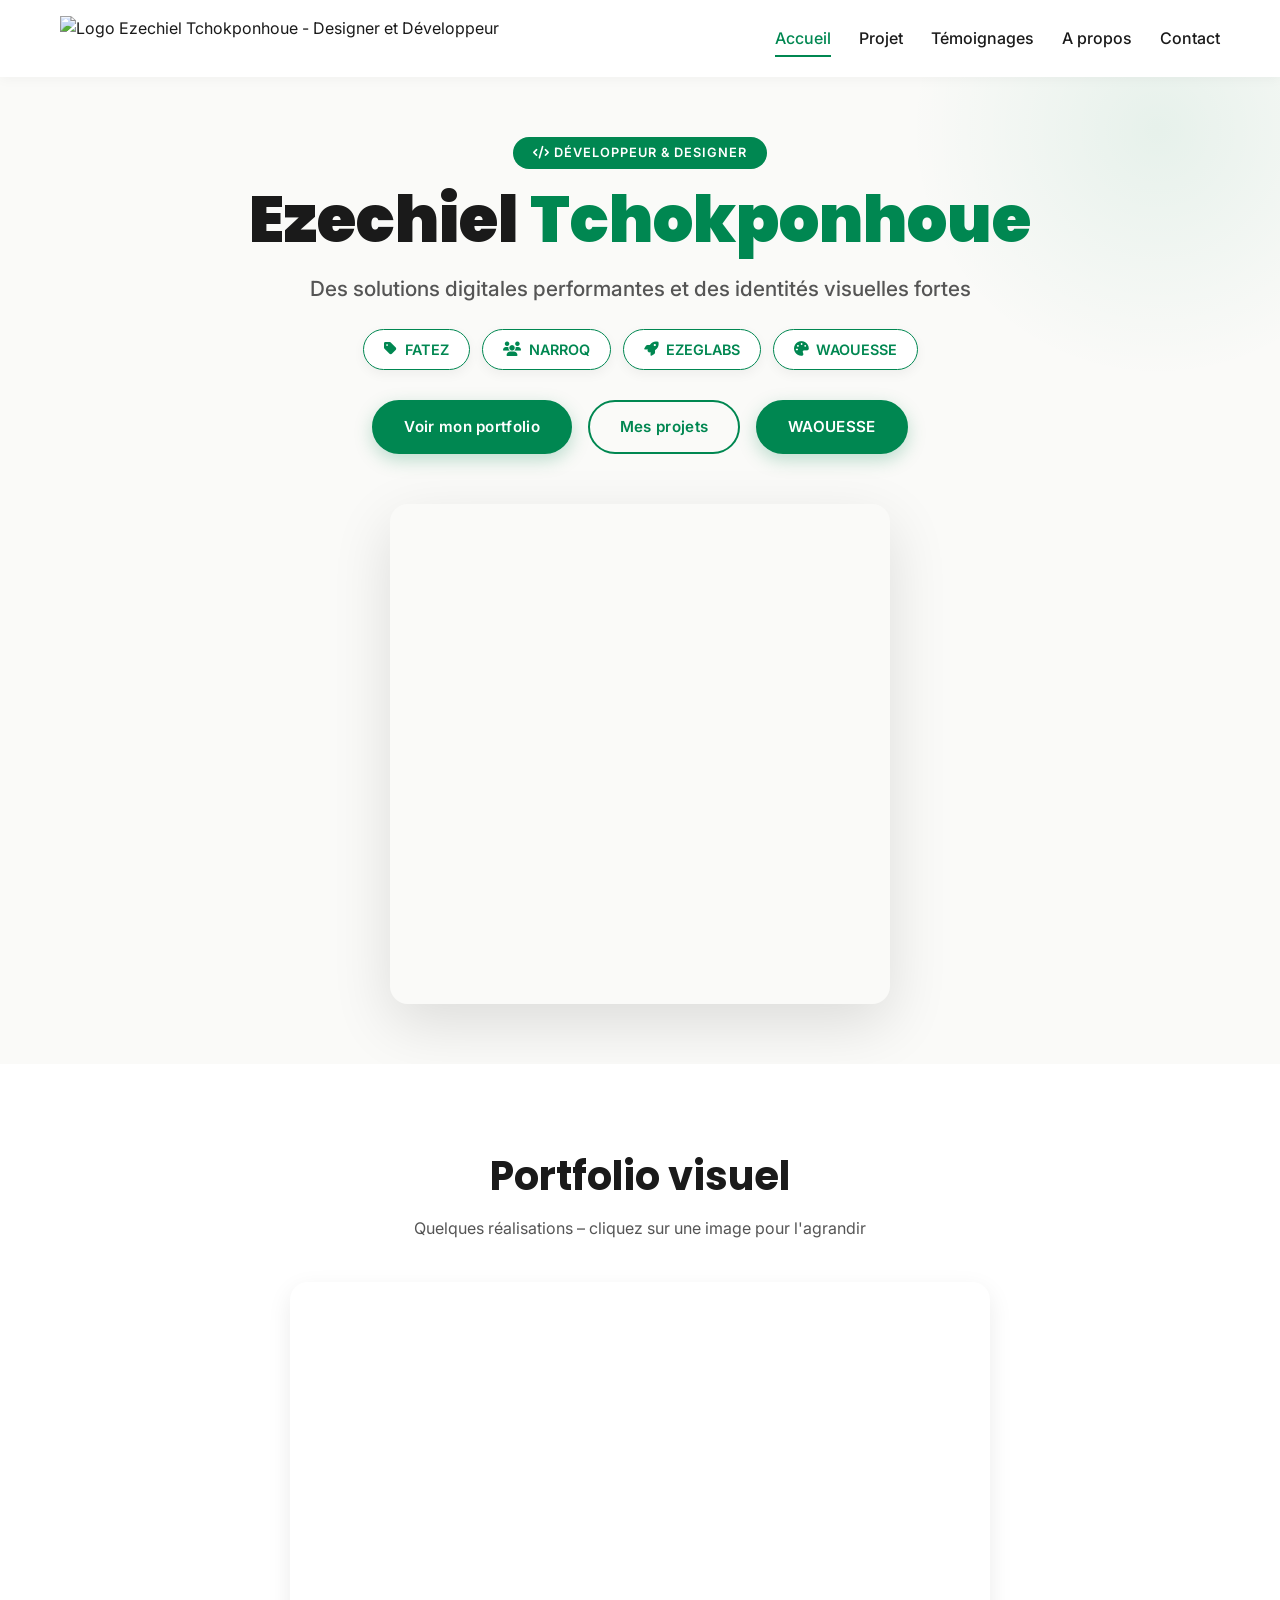
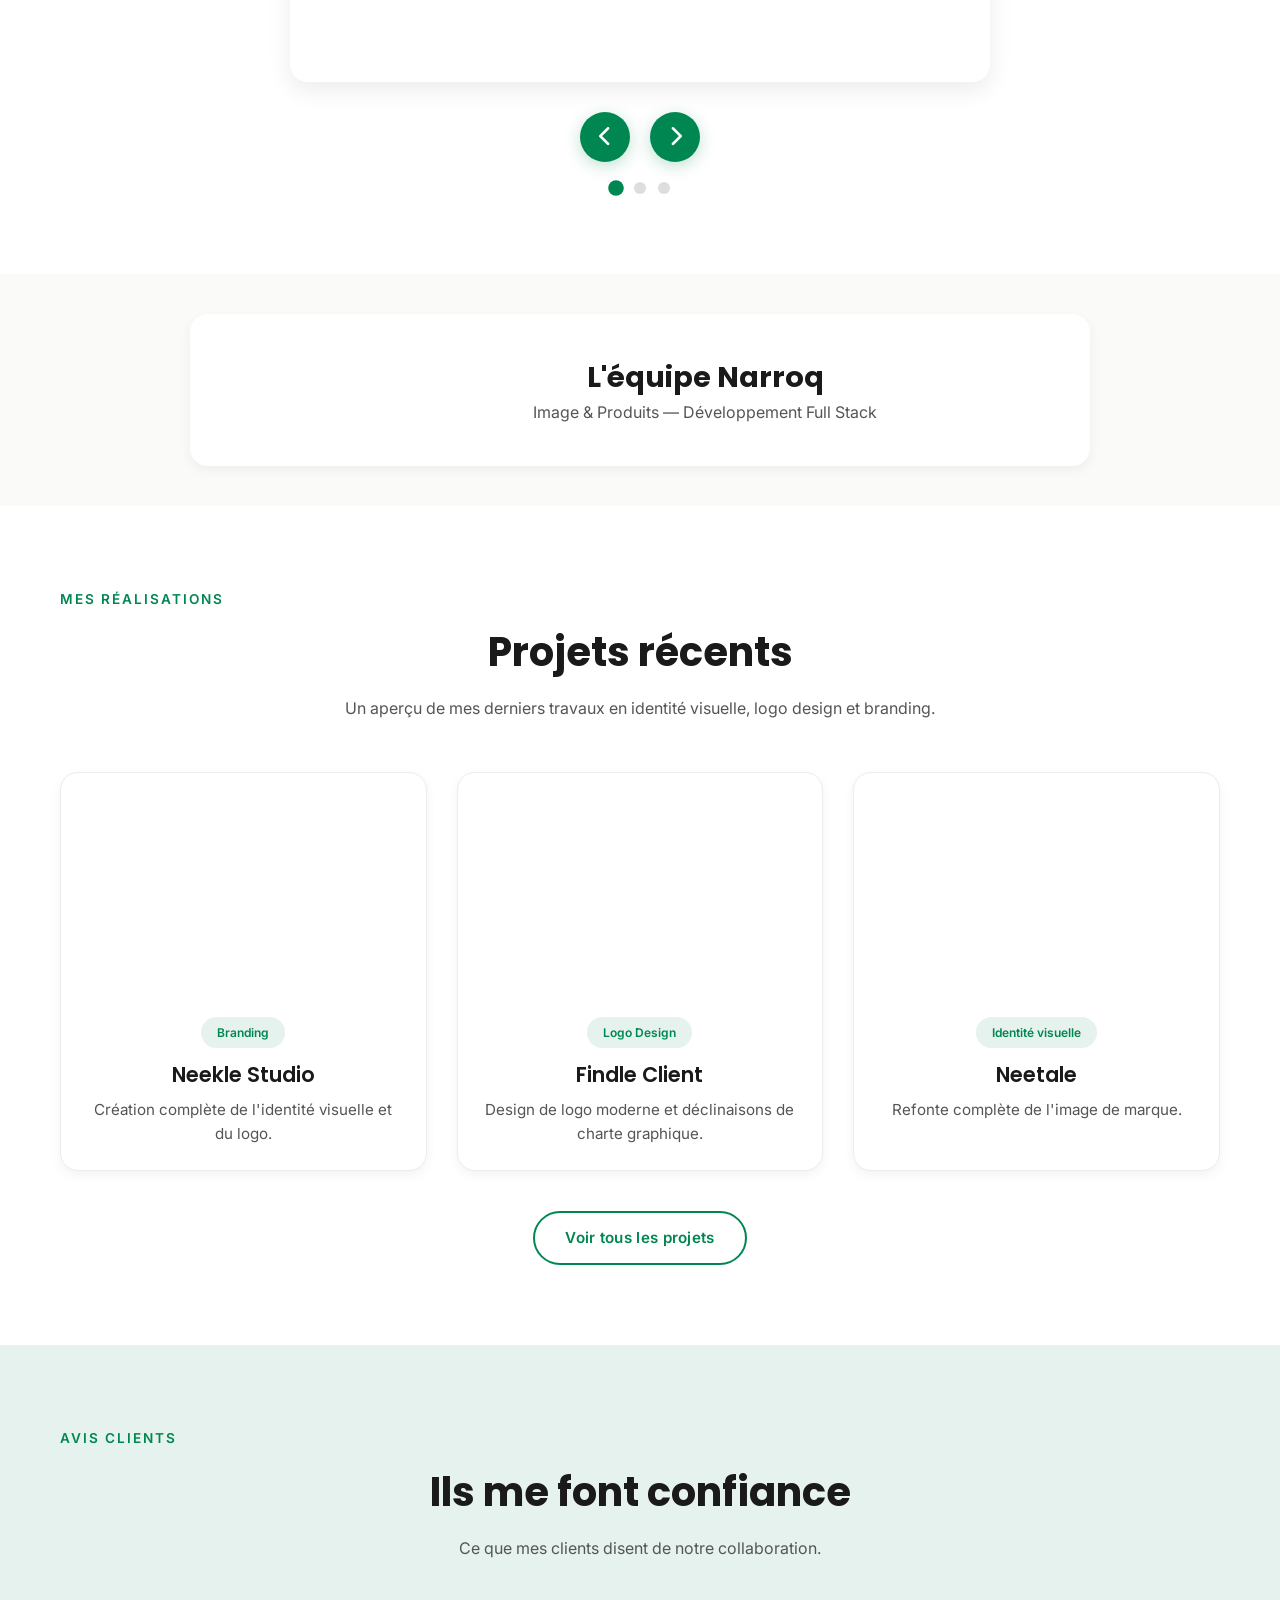
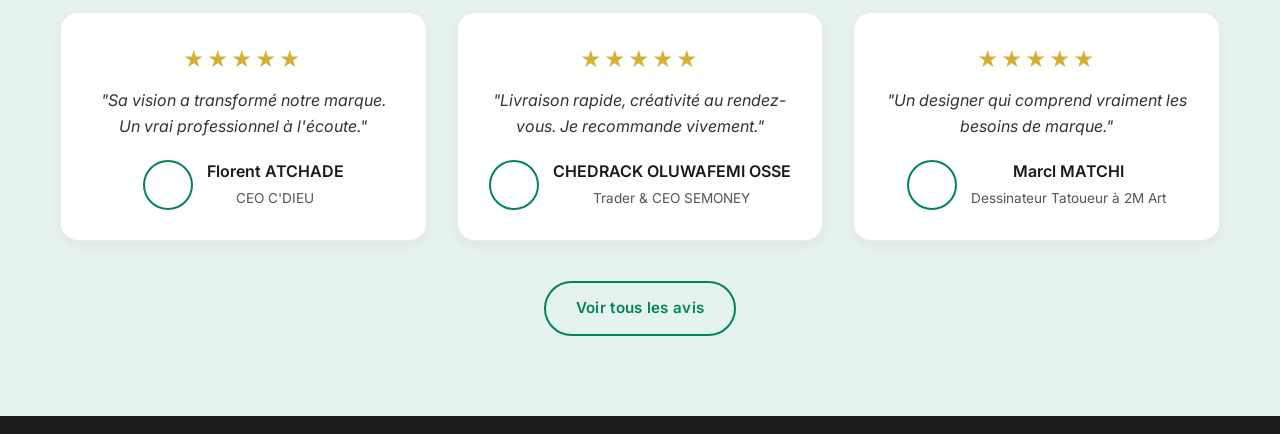
==== commit 21d96801: "Update index.html" ====
--- a/index.html
+++ b/index.html
@@ -15,15 +15,15 @@
   
   <!-- ===== TITRE SEO ===== -->
   <title>Ezechiel Tchokponhoue | Développeur Web & Designer | Bénin</title>
-  <meta name="description" content="Ezechiel Tchokponhoue, alias Fatez. Développeur web et designer graphique basé au Bénin. Membre de NARROQ, PROPPESE et EZELABS. Création de solutions digitales sur mesure.">
-  <meta name="keywords" content="Ezechiel Tchokponhoue, Fatez, développeur web Bénin, designer graphique Bénin, NARROQ, PROPPESE, EZELABS, création site web, identité visuelle, branding, Ouesse Bénin">
+  <meta name="description" content="Ezechiel Tchokponhoue, alias Fatez. Développeur web et designer graphique basé au Bénin. Solutions digitales performantes et identités visuelles fortes.">
+  <meta name="keywords" content="Ezechiel Tchokponhoue, Fatez, développeur web Bénin, designer graphique Bénin, NARROQ, EZELABS, création site web, identité visuelle, branding, Ouesse Bénin">
   <meta name="author" content="Ezechiel Tchokponhoue">
   <meta name="robots" content="index, follow, max-snippet:-1, max-image-preview:large">
   <link rel="canonical" href="https://ezechiel-design.com/">
   
   <!-- ===== OPEN GRAPH / SOCIAL MEDIA ===== -->
   <meta property="og:title" content="Ezechiel Tchokponhoue | Développeur Web & Designer | Bénin">
-  <meta property="og:description" content="Ezechiel Tchokponhoue, alias Fatez. Développeur web et designer graphique basé au Bénin. Membre de NARROQ, PROPPESE et EZELABS.">
+  <meta property="og:description" content="Ezechiel Tchokponhoue, alias Fatez. Développeur web et designer graphique basé au Bénin. Solutions digitales performantes et identités visuelles fortes.">
   <meta property="og:image" content="https://res.cloudinary.com/nyke7lhc/image/upload/v1785260314/soes_ovdex7.webp">
   <meta property="og:url" content="https://ezechiel-design.com/">
   <meta property="og:type" content="website">
@@ -36,7 +36,7 @@
   <meta name="twitter:description" content="Ezechiel Tchokponhoue, alias Fatez. Développeur web et designer graphique basé au Bénin.">
   <meta name="twitter:image" content="https://res.cloudinary.com/nyke7lhc/image/upload/v1785260314/soes_ovdex7.webp">
   
-  <!-- ===== ROBOTS.TXT (via balise meta + lien) ===== -->
+  <!-- ===== ROBOTS.TXT ===== -->
   <link rel="robots" href="robots.txt" type="text/plain">
   
   <!-- ===== SITEMAP ===== -->
@@ -185,8 +185,8 @@
     * { margin: 0; padding: 0; box-sizing: border-box; }
     body {
       font-family: 'Inter', sans-serif;
-      background: #faf9f8;
-      color: #1e1e1e;
+      background: #fafaf8;
+      color: #1a1a1a;
       line-height: 1.6;
       display: flex;
       flex-direction: column;
@@ -200,50 +200,56 @@
     a { text-decoration: none; color: inherit; }
     img { max-width: 100%; display: block; height: auto; }
 
-    /* ===== PALETTE ORANGE ===== */
+    /* ===== PALETTE VERT NIGÉRIAN ===== */
     :root {
-      --orange-dark: #cc5500;
-      --orange-pure: #e86b1a;
-      --orange-light: #f5a05c;
-      --orange-bg: #fff0e6;
-      --orange-gradient: linear-gradient(135deg, #e86b1a, #cc5500);
+      --primary: #008751;        /* vert nigérian */
+      --primary-dark: #005a32;
+      --primary-light: #e6f2ed;
+      --accent: #D4AF37;        /* doré discret */
+      --accent-hover: #b8962e;
+      --text-dark: #1a1a1a;
+      --text-muted: #555;
+      --bg-light: #fafaf8;
+      --bg-card: #ffffff;
       --shadow-sm: 0 4px 12px rgba(0,0,0,0.05);
       --shadow-md: 0 8px 24px rgba(0,0,0,0.08);
-      --shadow-lg: 0 20px 60px rgba(204, 85, 0, 0.15);
-      --radius: 20px;
+      --shadow-lg: 0 20px 60px rgba(0,0,0,0.12);
+      --radius: 18px;
+      --transition: 0.3s ease;
     }
 
     /* ===== BOUTONS ===== */
     .btn {
       display: inline-block;
-      padding: 14px 32px;
+      padding: 13px 30px;
       border-radius: 50px;
       font-weight: 600;
-      font-size: 1rem;
-      transition: all 0.3s ease;
+      font-size: 0.95rem;
+      transition: all var(--transition);
       border: 2px solid transparent;
       cursor: pointer;
       text-align: center;
       letter-spacing: 0.3px;
     }
     .btn-primary {
-      background: var(--orange-gradient);
+      background: var(--primary);
       color: #fff;
-      border-color: var(--orange-pure);
-      box-shadow: 0 6px 18px rgba(232, 107, 26, 0.3);
+      border-color: var(--primary);
+      box-shadow: 0 6px 18px rgba(0,135,81,0.25);
     }
     .btn-primary:hover {
-      background: var(--orange-dark);
+      background: var(--primary-dark);
+      border-color: var(--primary-dark);
       transform: translateY(-3px);
-      box-shadow: 0 12px 28px rgba(232, 107, 26, 0.4);
+      box-shadow: 0 12px 28px rgba(0,135,81,0.35);
     }
     .btn-outline {
       background: transparent;
-      color: var(--orange-pure);
-      border-color: var(--orange-pure);
+      color: var(--primary);
+      border-color: var(--primary);
     }
     .btn-outline:hover {
-      background: var(--orange-pure);
+      background: var(--primary);
       color: #fff;
       transform: translateY(-3px);
     }
@@ -267,7 +273,7 @@
     .logo img {
       height: 45px;
       width: auto;
-      transition: transform 0.3s;
+      transition: transform var(--transition);
     }
     .logo:hover img { transform: scale(1.05); }
     .nav-links {
@@ -277,8 +283,8 @@
       align-items: center;
     }
     .nav-links a {
-      color: #1e1e1e;
-      transition: 0.2s;
+      color: var(--text-dark);
+      transition: color 0.2s;
       position: relative;
     }
     .nav-links a::after {
@@ -288,15 +294,15 @@
       left: 0;
       width: 0;
       height: 2px;
-      background: var(--orange-pure);
-      transition: width 0.3s;
+      background: var(--primary);
+      transition: width var(--transition);
     }
     .nav-links a:hover::after,
     .nav-links a.active::after {
       width: 100%;
     }
     .nav-links a:hover,
-    .nav-links a.active { color: var(--orange-pure); }
+    .nav-links a.active { color: var(--primary); }
     .burger {
       display: none;
       flex-direction: column;
@@ -308,16 +314,16 @@
     .burger span {
       width: 28px;
       height: 3px;
-      background: #1e1e1e;
+      background: var(--text-dark);
       border-radius: 4px;
       transition: 0.3s;
     }
-    .burger:hover span { background: var(--orange-pure); }
+    .burger:hover span { background: var(--primary); }
 
     /* ===== HERO ===== */
     .hero {
-      background: var(--orange-bg);
-      min-height: 85vh;
+      background: var(--bg-light);
+      min-height: 80vh;
       display: flex;
       align-items: center;
       padding: 60px 0;
@@ -327,11 +333,11 @@
     .hero::before {
       content: '';
       position: absolute;
-      top: -50%;
-      right: -20%;
-      width: 600px;
-      height: 600px;
-      background: rgba(232, 107, 26, 0.08);
+      top: -20%;
+      right: -10%;
+      width: 500px;
+      height: 500px;
+      background: radial-gradient(circle, rgba(0,135,81,0.08) 0%, transparent 70%);
       border-radius: 50%;
     }
     .hero .container {
@@ -349,7 +355,7 @@
     }
     .hero-content .badge {
       display: inline-block;
-      background: var(--orange-pure);
+      background: var(--primary);
       color: #fff;
       font-size: 0.8rem;
       font-weight: 600;
@@ -364,15 +370,15 @@
       font-size: clamp(2.5rem, 5vw, 4rem);
       font-weight: 900;
       line-height: 1.1;
-      color: #1e1e1e;
+      color: var(--text-dark);
     }
     .hero-content h1 .highlight {
-      color: var(--orange-pure);
+      color: var(--primary);
     }
     .hero-content .subtitle {
       font-size: 1.3rem;
       font-weight: 500;
-      color: #444;
+      color: var(--text-muted);
       margin: 16px 0 24px;
     }
     .hero-content .surnoms {
@@ -391,10 +397,10 @@
       border-radius: 30px;
       font-weight: 600;
       font-size: 0.9rem;
-      color: var(--orange-pure);
-      border: 1px solid var(--orange-light);
-      box-shadow: 0 2px 8px rgba(232, 107, 26, 0.08);
-      transition: transform 0.2s;
+      color: var(--primary);
+      border: 1px solid var(--primary);
+      box-shadow: var(--shadow-sm);
+      transition: transform var(--transition);
     }
     .hero-content .surnoms span:hover {
       transform: translateY(-3px);
@@ -423,7 +429,7 @@
       transform: scale(1.03);
     }
 
-    /* ===== CARROUSEL SIMPLE ===== */
+    /* ===== PORTFOLIO VISUEL (CARROUSEL SIMPLE) ===== */
     .carousel-section {
       padding: 80px 0;
       background: #fff;
@@ -433,11 +439,11 @@
       font-family: 'Poppins', sans-serif;
       font-size: 2.5rem;
       font-weight: 700;
-      color: #1e1e1e;
+      color: var(--text-dark);
       margin-bottom: 8px;
     }
     .carousel-section .section-desc {
-      color: #666;
+      color: var(--text-muted);
       margin-bottom: 40px;
       max-width: 600px;
       margin-left: auto;
@@ -494,7 +500,7 @@
       margin-top: 30px;
     }
     .carousel-controls button {
-      background: var(--orange-gradient);
+      background: var(--primary);
       color: #fff;
       border: none;
       width: 50px;
@@ -503,11 +509,11 @@
       font-size: 1.3rem;
       cursor: pointer;
       transition: all 0.3s;
-      box-shadow: 0 4px 16px rgba(232, 107, 26, 0.25);
+      box-shadow: 0 4px 16px rgba(0,135,81,0.25);
     }
     .carousel-controls button:hover {
       transform: scale(1.1);
-      background: var(--orange-dark);
+      background: var(--primary-dark);
     }
 
     .carousel-indicators {
@@ -526,7 +532,7 @@
       transition: all 0.3s;
     }
     .carousel-indicators .dot.active {
-      background: var(--orange-pure);
+      background: var(--primary);
       transform: scale(1.3);
     }
 
@@ -553,22 +559,22 @@
     .narroq-content h2 {
       font-family: 'Poppins', sans-serif;
       font-size: 1.8rem;
-      color: #1e1e1e;
+      color: var(--text-dark);
     }
     .narroq-content p {
-      color: #555;
+      color: var(--text-muted);
     }
 
     /* ===== PROJETS ===== */
     .section { padding: 80px 0; }
     .section-light { background: #fff; }
-    .section-tint { background: var(--orange-bg); }
+    .section-tint { background: var(--primary-light); }
     .section-eyebrow {
       display: inline-block;
       font-size: 0.85rem;
       text-transform: uppercase;
       letter-spacing: 2px;
-      color: var(--orange-pure);
+      color: var(--primary);
       font-weight: 600;
       margin-bottom: 10px;
       text-align: center;
@@ -579,10 +585,11 @@
       font-weight: 700;
       margin-bottom: 12px;
       text-align: center;
+      color: var(--text-dark);
     }
     .section-desc {
       max-width: 600px;
-      color: #555;
+      color: var(--text-muted);
       margin: 0 auto 50px;
       text-align: center;
     }
@@ -592,11 +599,11 @@
       gap: 30px;
     }
     .project-card {
-      background: #fff;
+      background: var(--bg-card);
       border-radius: var(--radius);
       overflow: hidden;
       box-shadow: var(--shadow-sm);
-      transition: all 0.3s;
+      transition: all var(--transition);
       border: 1px solid #f0ebe6;
     }
     .project-card:hover {
@@ -618,12 +625,12 @@
     }
     .project-card .tag {
       display: inline-block;
-      background: var(--orange-bg);
+      background: var(--primary-light);
       padding: 6px 16px;
       border-radius: 30px;
       font-size: 0.75rem;
       font-weight: 600;
-      color: var(--orange-pure);
+      color: var(--primary);
       margin-bottom: 10px;
     }
     .project-card h3 {
@@ -633,7 +640,7 @@
       margin-bottom: 6px;
     }
     .project-card p {
-      color: #666;
+      color: var(--text-muted);
       font-size: 0.95rem;
     }
     .text-center { text-align: center; }
@@ -646,20 +653,20 @@
       gap: 30px;
     }
     .testimonial-card {
-      background: #fff;
+      background: var(--bg-card);
       padding: 30px;
       border-radius: var(--radius);
       box-shadow: var(--shadow-sm);
       border: 1px solid #f0ebe6;
       text-align: center;
-      transition: all 0.3s;
+      transition: all var(--transition);
     }
     .testimonial-card:hover {
       transform: translateY(-5px);
       box-shadow: var(--shadow-md);
     }
     .testimonial-card .stars {
-      color: var(--orange-pure);
+      color: var(--accent);
       font-size: 1.3rem;
       letter-spacing: 3px;
       margin-bottom: 10px;
@@ -680,7 +687,7 @@
       height: 50px;
       border-radius: 50%;
       object-fit: cover;
-      border: 2px solid var(--orange-light);
+      border: 2px solid var(--primary);
     }
     .testimonial-author strong {
       display: block;
@@ -688,7 +695,7 @@
     }
     .testimonial-author span {
       font-size: 0.85rem;
-      color: #777;
+      color: var(--text-muted);
     }
 
     /* ===== MODALE ===== */
@@ -757,7 +764,7 @@
     .socials a:hover {
       opacity: 0.7;
       transform: scale(1.1);
-      color: var(--orange-light);
+      color: var(--primary);
     }
     .bottom {
       font-size: 0.9rem;
@@ -859,13 +866,11 @@
     <div class="hero-content">
       <span class="badge"><i class="fas fa-code"></i> Développeur & Designer</span>
       <h1 id="hero-title">Ezechiel <span class="highlight">Tchokponhoue</span></h1>
-      <p class="subtitle">Créateur de solutions digitales sur mesure</p>
+      <p class="subtitle">Des solutions digitales performantes et des identités visuelles fortes</p>
       <div class="surnoms">
         <span><i class="fas fa-tag"></i> FATEZ</span>
         <span><i class="fas fa-users"></i> NARROQ</span>
-        <span><i class="fas fa-flask"></i> PROPPESE</span>
         <span><i class="fas fa-rocket"></i> EZEGLABS</span>
-        <span><i class="fas fa-palette"></i> NEXTGEN</span>
         <span><i class="fas fa-palette"></i> WAOUESSE</span>
       </div>
       <div class="cta-buttons">
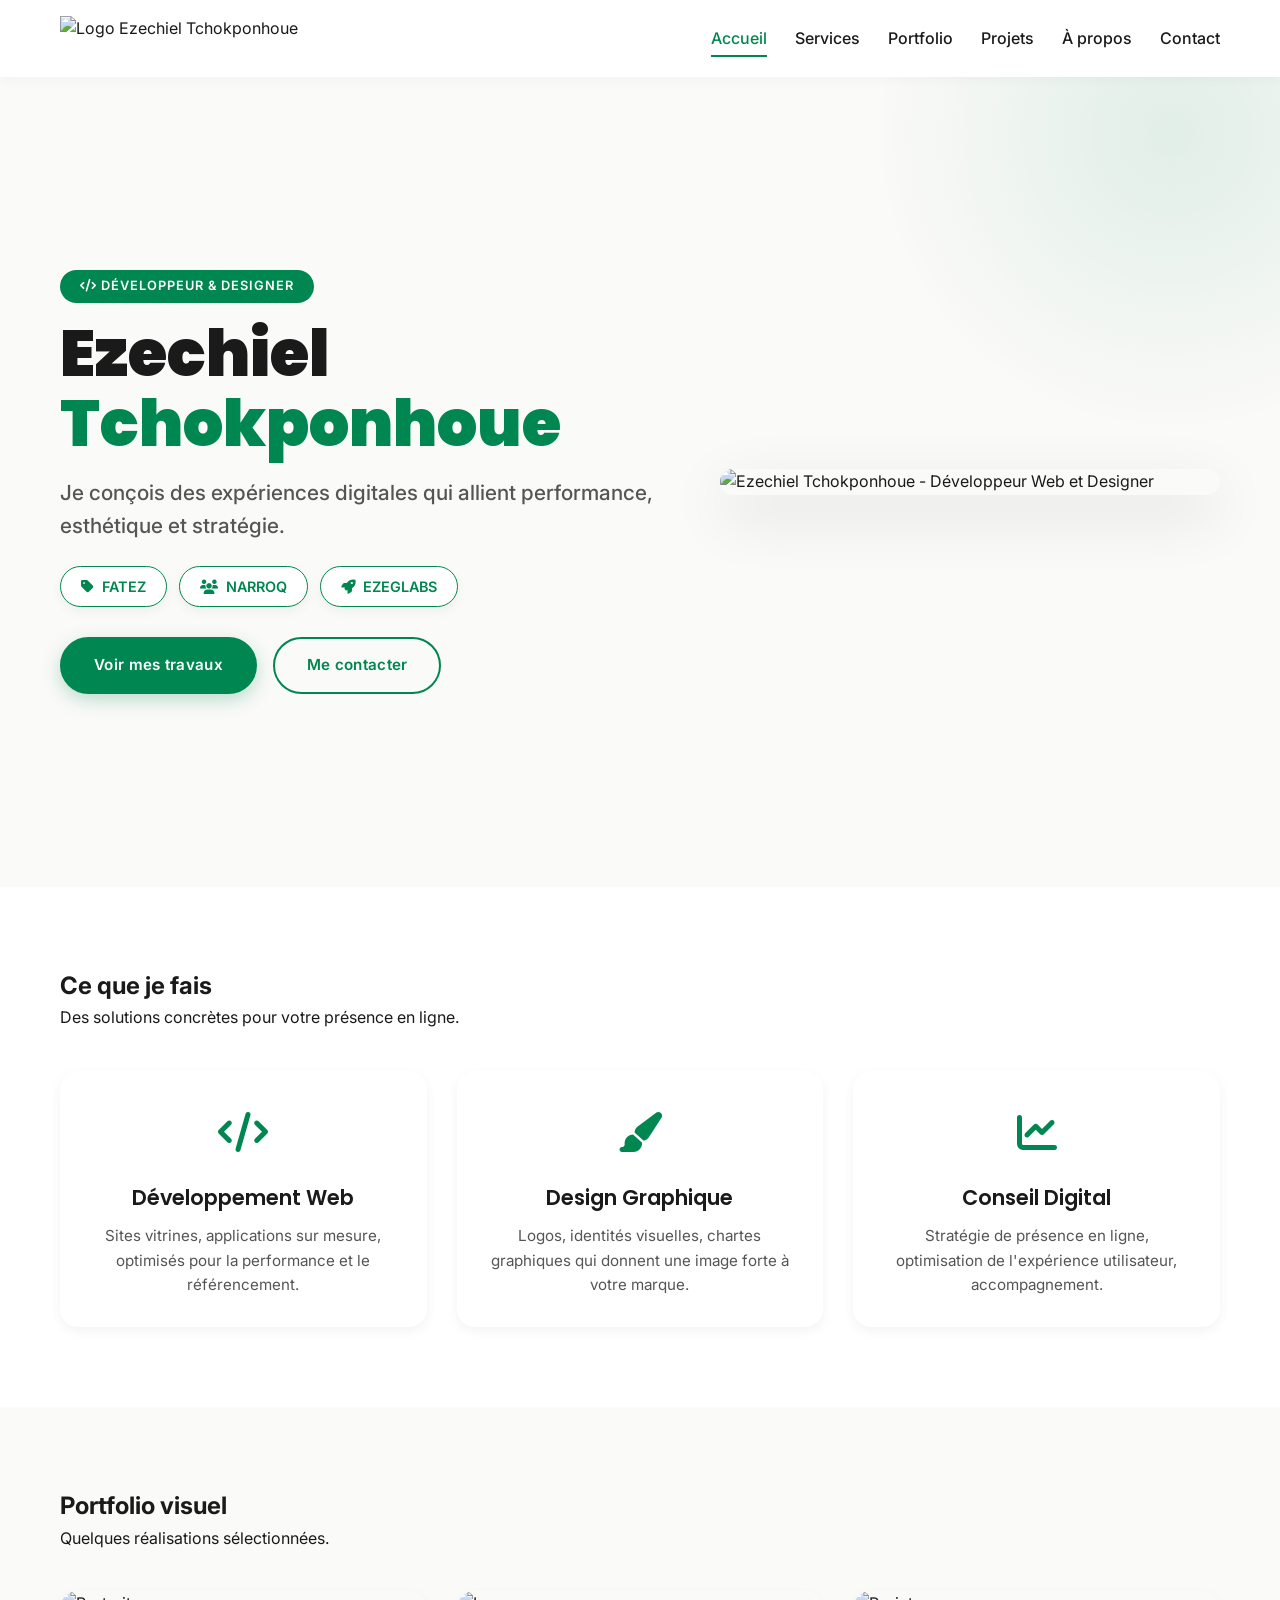
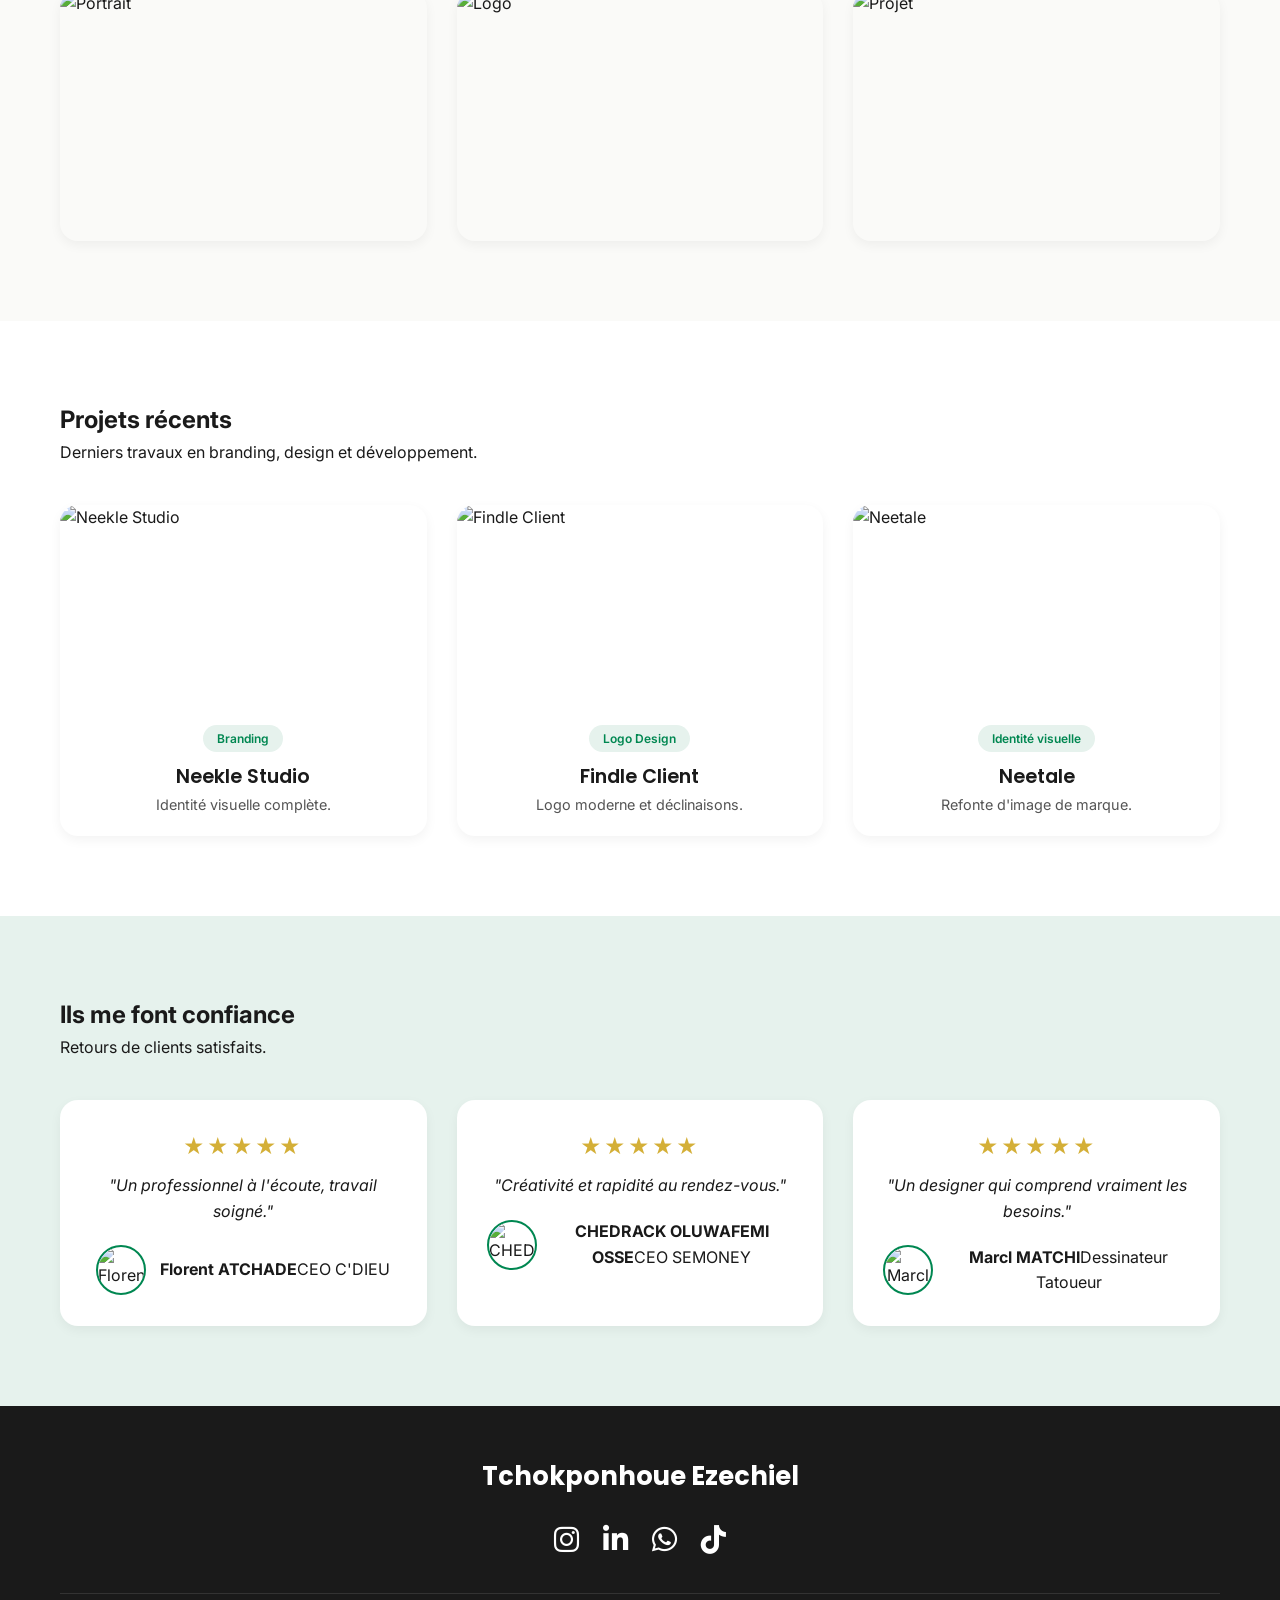
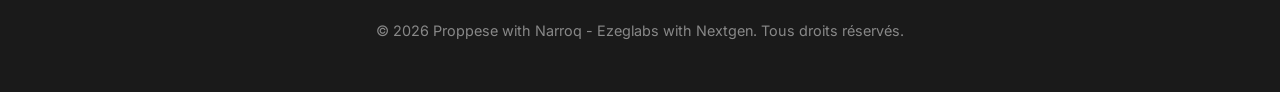
==== commit 928010a4: "Update index.html" ====
--- a/index.html
+++ b/index.html
@@ -13,36 +13,30 @@
   <meta charset="UTF-8">
   <meta name="viewport" content="width=device-width, initial-scale=1.0">
   
-  <!-- ===== TITRE SEO ===== -->
   <title>Ezechiel Tchokponhoue | Développeur Web & Designer | Bénin</title>
-  <meta name="description" content="Ezechiel Tchokponhoue, alias Fatez. Développeur web et designer graphique basé au Bénin. Solutions digitales performantes et identités visuelles fortes.">
+  <meta name="description" content="Portfolio professionnel d'Ezechiel Tchokponhoue, développeur web et designer graphique basé au Bénin. Solutions digitales sur mesure, identités visuelles fortes et expériences utilisateur modernes.">
   <meta name="keywords" content="Ezechiel Tchokponhoue, Fatez, développeur web Bénin, designer graphique Bénin, NARROQ, EZELABS, création site web, identité visuelle, branding, Ouesse Bénin">
   <meta name="author" content="Ezechiel Tchokponhoue">
   <meta name="robots" content="index, follow, max-snippet:-1, max-image-preview:large">
   <link rel="canonical" href="https://ezechiel-design.com/">
   
-  <!-- ===== OPEN GRAPH / SOCIAL MEDIA ===== -->
   <meta property="og:title" content="Ezechiel Tchokponhoue | Développeur Web & Designer | Bénin">
-  <meta property="og:description" content="Ezechiel Tchokponhoue, alias Fatez. Développeur web et designer graphique basé au Bénin. Solutions digitales performantes et identités visuelles fortes.">
+  <meta property="og:description" content="Portfolio professionnel d'Ezechiel Tchokponhoue, développeur web et designer graphique basé au Bénin.">
   <meta property="og:image" content="https://res.cloudinary.com/nyke7lhc/image/upload/v1785260314/soes_ovdex7.webp">
   <meta property="og:url" content="https://ezechiel-design.com/">
   <meta property="og:type" content="website">
   <meta property="og:locale" content="fr_FR">
   <meta property="og:site_name" content="Ezechiel Tchokponhoue - Portfolio">
   
-  <!-- ===== TWITTER CARD ===== -->
   <meta name="twitter:card" content="summary_large_image">
   <meta name="twitter:title" content="Ezechiel Tchokponhoue | Développeur Web & Designer">
-  <meta name="twitter:description" content="Ezechiel Tchokponhoue, alias Fatez. Développeur web et designer graphique basé au Bénin.">
+  <meta name="twitter:description" content="Portfolio professionnel d'Ezechiel Tchokponhoue.">
   <meta name="twitter:image" content="https://res.cloudinary.com/nyke7lhc/image/upload/v1785260314/soes_ovdex7.webp">
   
-  <!-- ===== ROBOTS.TXT ===== -->
   <link rel="robots" href="robots.txt" type="text/plain">
-  
-  <!-- ===== SITEMAP ===== -->
   <link rel="sitemap" type="application/xml" title="Sitemap" href="sitemap.xml">
   
-  <!-- ===== SCHÉMA JSON-LD (Personne & Organisation) ===== -->
+  <!-- JSON-LD Person -->
   <script type="application/ld+json">
   {
     "@context": "https://schema.org",
@@ -53,32 +47,9 @@
     "url": "https://ezechiel-design.com",
     "image": "https://res.cloudinary.com/nyke7lhc/image/upload/v1785260314/soes_ovdex7.webp",
     "birthDate": "2006-09-28",
-    "birthPlace": {
-      "@type": "Place",
-      "address": {
-        "@type": "PostalAddress",
-        "addressLocality": "Ouesse",
-        "addressCountry": "Bénin"
-      }
-    },
-    "nationality": {
-      "@type": "Country",
-      "name": "Bénin"
-    },
-    "worksFor": [
-      {
-        "@type": "Organization",
-        "name": "NARROQ"
-      },
-      {
-        "@type": "Organization",
-        "name": "PROPPESE"
-      },
-      {
-        "@type": "Organization",
-        "name": "EZELABS"
-      }
-    ],
+    "birthPlace": {"@type": "Place", "address": {"@type": "PostalAddress", "addressLocality": "Ouesse", "addressCountry": "Bénin"}},
+    "nationality": {"@type": "Country", "name": "Bénin"},
+    "worksFor": [{"@type": "Organization", "name": "NARROQ"}, {"@type": "Organization", "name": "PROPPESE"}, {"@type": "Organization", "name": "EZELABS"}],
     "sameAs": [
       "https://www.instagram.com/ezechielwhalesg",
       "https://www.linkedin.com/in/ez%C3%A9chiel-tchokponhoue-5a6766263",
@@ -86,26 +57,15 @@
       "https://www.tiktok.com/@ezechielwhalesg"
     ],
     "knowsAbout": ["Développement Web", "Design Graphique", "Branding", "Identité Visuelle", "Full Stack"],
-    "alumniOf": {
-      "@type": "EducationalOrganization",
-      "name": "EPP Laminou",
-      "description": "CEP obtenu en 2016"
-    },
+    "alumniOf": {"@type": "EducationalOrganization", "name": "EPP Laminou", "description": "CEP obtenu en 2016"},
     "hasCredential": [
-      {
-        "@type": "EducationalOccupationalCredential",
-        "name": "CEP"
-      },
-      {
-        "@type": "EducationalOccupationalCredential",
-        "name": "BEPC",
-        "description": "Obtenu au CEG1 Ouesse en 2021"
-      }
+      {"@type": "EducationalOccupationalCredential", "name": "CEP"},
+      {"@type": "EducationalOccupationalCredential", "name": "BEPC", "description": "Obtenu au CEG1 Ouesse en 2021"}
     ]
   }
   </script>
-
-  <!-- ===== FAQ SCHEMA ===== -->
+  
+  <!-- FAQ Schema -->
   <script type="application/ld+json">
   {
     "@context": "https://schema.org",
@@ -113,71 +73,27 @@
     "mainEntity": [
       {
         "@type": "Question",
-        "name": "Où et quand est né Ezechiel Tchokponhoue ?",
-        "acceptedAnswer": {
-          "@type": "Answer",
-          "text": "Ezechiel Tchokponhoue, surnommé 'Fatez', est né le 28 septembre 2006 à Ouesse, au Bénin."
-        }
-      },
-      {
-        "@type": "Question",
-        "name": "Quel est le parcours scolaire d'Ezechiel Tchokponhoue ?",
-        "acceptedAnswer": {
-          "@type": "Answer",
-          "text": "Ezechiel est titulaire du CEP obtenu en 2016 à l'EPP Laminou, et du BEPC obtenu en 2021 au CEG1 Ouesse."
-        }
-      },
-      {
-        "@type": "Question",
-        "name": "Quand Ezechiel a-t-il commencé le développement web ?",
-        "acceptedAnswer": {
-          "@type": "Answer",
-          "text": "Ezechiel a fait son entrée dans le monde de la tech en 2016, en autodidacte, fasciné par la création d'interfaces et le design."
-        }
-      },
-      {
-        "@type": "Question",
-        "name": "Qu'est-ce qui définit Ezechiel Tchokponhoue ?",
-        "acceptedAnswer": {
-          "@type": "Answer",
-          "text": "Ezechiel est défini par sa double casquette : designer pour l'esthétique et développeur web pour la performance. Il résout des problèmes concrets à travers le design et la technologie au sein des laboratoires Ezeglabs, Narroq et Proppese."
-        }
-      },
-      {
-        "@type": "Question",
-        "name": "Où travaille Ezechiel actuellement ?",
-        "acceptedAnswer": {
-          "@type": "Answer",
-          "text": "Basé au Bénin, Ezechiel travaille à travers ses laboratoires créatifs Narroq, Ezeglabs et Proppese. Il collabore avec des entrepreneurs locaux et internationaux pour créer des solutions digitales sur mesure."
-        }
-      },
-      {
-        "@type": "Question",
-        "name": "Pourquoi Ezechiel est-il surnommé 'Fatez' ?",
-        "acceptedAnswer": {
-          "@type": "Answer",
-          "text": "Le surnom 'Fatez' est un nom d'usage qui accompagne Ezechiel depuis son enfance. Il reflète son identité personnelle et son lien fort avec ses racines béninoises."
-        }
+        "name": "Qui est Ezechiel Tchokponhoue ?",
+        "acceptedAnswer": {"@type": "Answer", "text": "Ezechiel Tchokponhoue, surnommé 'Fatez', est un développeur web et designer graphique basé au Bénin. Il crée des solutions digitales sur mesure et des identités visuelles fortes."}
       },
       {
         "@type": "Question",
         "name": "Quels services propose Ezechiel Tchokponhoue ?",
-        "acceptedAnswer": {
-          "@type": "Answer",
-          "text": "Ezechiel propose des services de développement web (sites, applications), de design graphique (logos, identité visuelle, branding) et de conseil en solutions digitales."
-        }
+        "acceptedAnswer": {"@type": "Answer", "text": "Il propose du développement web (sites vitrines, applications), du design graphique (logos, branding, identité visuelle) et du conseil en transformation digitale."}
+      },
+      {
+        "@type": "Question",
+        "name": "Où est basé Ezechiel Tchokponhoue ?",
+        "acceptedAnswer": {"@type": "Answer", "text": "Il est basé à Ouesse, au Bénin, et travaille avec des clients locaux et internationaux."}
       }
     ]
   }
   </script>
-
-  <!-- ===== POLICES ===== -->
+  
   <link rel="preconnect" href="https://fonts.googleapis.com">
   <link href="https://fonts.googleapis.com/css2?family=Poppins:wght@400;600;700;800;900&family=Inter:wght@400;500;600&display=swap" rel="stylesheet">
   <link rel="stylesheet" href="https://cdnjs.cloudflare.com/ajax/libs/font-awesome/6.5.0/css/all.min.css" />
   <link rel="icon" href="https://res.cloudinary.com/nyke7lhc/image/upload/v1785027102/image_0_bm09fx.png">
-  
-  <!-- ===== VÉRIFICATION GOOGLE ===== -->
   <meta name="google-site-verification" content="VOR9gQVoSw2v7YGsETFk_Vuqz0vDQyQ0HO1o94jUjKQ" />
 
   <style>
@@ -188,9 +104,6 @@
       background: #fafaf8;
       color: #1a1a1a;
       line-height: 1.6;
-      display: flex;
-      flex-direction: column;
-      min-height: 100vh;
     }
     .container {
       max-width: 1200px;
@@ -202,10 +115,10 @@
 
     /* ===== PALETTE VERT NIGÉRIAN ===== */
     :root {
-      --primary: #008751;        /* vert nigérian */
+      --primary: #008751;
       --primary-dark: #005a32;
       --primary-light: #e6f2ed;
-      --accent: #D4AF37;        /* doré discret */
+      --accent: #D4AF37;
       --accent-hover: #b8962e;
       --text-dark: #1a1a1a;
       --text-muted: #555;
@@ -221,7 +134,7 @@
     /* ===== BOUTONS ===== */
     .btn {
       display: inline-block;
-      padding: 13px 30px;
+      padding: 14px 32px;
       border-radius: 50px;
       font-weight: 600;
       font-size: 0.95rem;
@@ -273,18 +186,14 @@
     .logo img {
       height: 45px;
       width: auto;
-      transition: transform var(--transition);
-    }
-    .logo:hover img { transform: scale(1.05); }
+    }
     .nav-links {
       display: flex;
       gap: 28px;
       font-weight: 500;
-      align-items: center;
     }
     .nav-links a {
       color: var(--text-dark);
-      transition: color 0.2s;
       position: relative;
     }
     .nav-links a::after {
@@ -298,9 +207,7 @@
       transition: width var(--transition);
     }
     .nav-links a:hover::after,
-    .nav-links a.active::after {
-      width: 100%;
-    }
+    .nav-links a.active::after { width: 100%; }
     .nav-links a:hover,
     .nav-links a.active { color: var(--primary); }
     .burger {
@@ -316,14 +223,12 @@
       height: 3px;
       background: var(--text-dark);
       border-radius: 4px;
-      transition: 0.3s;
-    }
-    .burger:hover span { background: var(--primary); }
+    }
 
     /* ===== HERO ===== */
     .hero {
       background: var(--bg-light);
-      min-height: 80vh;
+      min-height: 90vh;
       display: flex;
       align-items: center;
       padding: 60px 0;
@@ -333,11 +238,11 @@
     .hero::before {
       content: '';
       position: absolute;
-      top: -20%;
-      right: -10%;
-      width: 500px;
-      height: 500px;
-      background: radial-gradient(circle, rgba(0,135,81,0.08) 0%, transparent 70%);
+      top: -30%;
+      right: -15%;
+      width: 600px;
+      height: 600px;
+      background: radial-gradient(circle, rgba(0,135,81,0.1) 0%, transparent 70%);
       border-radius: 50%;
     }
     .hero .container {
@@ -351,7 +256,6 @@
     }
     .hero-content {
       flex: 1 1 400px;
-      text-align: center;
     }
     .hero-content .badge {
       display: inline-block;
@@ -372,9 +276,7 @@
       line-height: 1.1;
       color: var(--text-dark);
     }
-    .hero-content h1 .highlight {
-      color: var(--primary);
-    }
+    .hero-content h1 .highlight { color: var(--primary); }
     .hero-content .subtitle {
       font-size: 1.3rem;
       font-weight: 500;
@@ -386,7 +288,6 @@
       flex-wrap: wrap;
       gap: 12px;
       margin: 20px 0 30px;
-      justify-content: center;
     }
     .hero-content .surnoms span {
       display: inline-flex;
@@ -400,16 +301,11 @@
       color: var(--primary);
       border: 1px solid var(--primary);
       box-shadow: var(--shadow-sm);
-      transition: transform var(--transition);
-    }
-    .hero-content .surnoms span:hover {
-      transform: translateY(-3px);
     }
     .cta-buttons {
       display: flex;
       gap: 16px;
       flex-wrap: wrap;
-      justify-content: center;
     }
     .hero-image {
       flex: 1 1 400px;
@@ -417,7 +313,6 @@
       overflow: hidden;
       box-shadow: var(--shadow-lg);
       max-width: 500px;
-      margin: 0 auto;
     }
     .hero-image img {
       width: 100%;
@@ -425,178 +320,85 @@
       object-fit: cover;
       transition: transform 0.5s;
     }
-    .hero-image:hover img {
-      transform: scale(1.03);
-    }
-
-    /* ===== PORTFOLIO VISUEL (CARROUSEL SIMPLE) ===== */
-    .carousel-section {
+    .hero-image:hover img { transform: scale(1.03); }
+
+    /* ===== SERVICES ===== */
+    .services {
       padding: 80px 0;
       background: #fff;
+    }
+    .services-grid {
+      display: grid;
+      grid-template-columns: repeat(auto-fit, minmax(250px, 1fr));
+      gap: 30px;
+      margin-top: 40px;
+    }
+    .service-card {
+      background: var(--bg-card);
+      border-radius: var(--radius);
+      padding: 30px;
+      box-shadow: var(--shadow-sm);
+      transition: all var(--transition);
       text-align: center;
     }
-    .carousel-section .section-title {
+    .service-card:hover {
+      transform: translateY(-6px);
+      box-shadow: var(--shadow-md);
+    }
+    .service-icon {
+      font-size: 2.5rem;
+      color: var(--primary);
+      margin-bottom: 16px;
+    }
+    .service-card h3 {
       font-family: 'Poppins', sans-serif;
-      font-size: 2.5rem;
-      font-weight: 700;
-      color: var(--text-dark);
-      margin-bottom: 8px;
-    }
-    .carousel-section .section-desc {
-      color: var(--text-muted);
-      margin-bottom: 40px;
-      max-width: 600px;
-      margin-left: auto;
-      margin-right: auto;
-    }
-
-    .carousel-wrapper {
-      position: relative;
-      width: 100%;
-      max-width: 700px;
-      margin: 0 auto;
-      overflow: hidden;
-      border-radius: var(--radius);
-      box-shadow: var(--shadow-md);
-    }
-    .carousel-track {
-      display: flex;
-      transition: transform 0.6s cubic-bezier(0.25, 0.46, 0.45, 0.94);
-      height: 400px;
-    }
-    .carousel-slide {
-      flex: 0 0 100%;
-      height: 100%;
-      position: relative;
-      cursor: pointer;
-    }
-    .carousel-slide img {
-      width: 100%;
-      height: 100%;
-      object-fit: cover;
-    }
-    .carousel-slide .slide-label {
-      position: absolute;
-      bottom: 0;
-      left: 0;
-      right: 0;
-      padding: 16px;
-      background: linear-gradient(transparent, rgba(0,0,0,0.7));
-      color: #fff;
-      font-weight: 600;
-      font-size: 1rem;
-      text-align: center;
-      opacity: 0;
-      transition: opacity 0.3s;
-    }
-    .carousel-slide:hover .slide-label {
-      opacity: 1;
-    }
-
-    .carousel-controls {
-      display: flex;
-      justify-content: center;
-      gap: 20px;
-      margin-top: 30px;
-    }
-    .carousel-controls button {
-      background: var(--primary);
-      color: #fff;
-      border: none;
-      width: 50px;
-      height: 50px;
-      border-radius: 50%;
       font-size: 1.3rem;
-      cursor: pointer;
-      transition: all 0.3s;
-      box-shadow: 0 4px 16px rgba(0,135,81,0.25);
-    }
-    .carousel-controls button:hover {
-      transform: scale(1.1);
-      background: var(--primary-dark);
-    }
-
-    .carousel-indicators {
-      display: flex;
-      justify-content: center;
-      gap: 12px;
-      margin-top: 20px;
-    }
-    .carousel-indicators .dot {
-      width: 12px;
-      height: 12px;
-      border-radius: 50%;
-      background: #ddd;
-      border: none;
-      cursor: pointer;
-      transition: all 0.3s;
-    }
-    .carousel-indicators .dot.active {
-      background: var(--primary);
-      transform: scale(1.3);
-    }
-
-    /* ===== BANNIÈRE NARROQ ===== */
-    .narroq-banner {
-      background: #fff;
-      border-radius: var(--radius);
-      padding: 40px;
-      display: flex;
-      align-items: center;
-      justify-content: center;
-      gap: 30px;
-      flex-wrap: wrap;
-      text-align: center;
-      box-shadow: var(--shadow-sm);
-      margin: 20px auto;
-      max-width: 900px;
-    }
-    .narroq-track {
-      width: 100px;
-      height: 70px;
-      background: url('https://res.cloudinary.com/nyke7lhc/image/upload/v1785027102/image_0_bm09fx.png') center/contain no-repeat;
-    }
-    .narroq-content h2 {
-      font-family: 'Poppins', sans-serif;
-      font-size: 1.8rem;
-      color: var(--text-dark);
-    }
-    .narroq-content p {
-      color: var(--text-muted);
-    }
-
-    /* ===== PROJETS ===== */
-    .section { padding: 80px 0; }
-    .section-light { background: #fff; }
-    .section-tint { background: var(--primary-light); }
-    .section-eyebrow {
-      display: inline-block;
-      font-size: 0.85rem;
-      text-transform: uppercase;
-      letter-spacing: 2px;
-      color: var(--primary);
       font-weight: 600;
       margin-bottom: 10px;
-      text-align: center;
-    }
-    .section-title {
-      font-family: 'Poppins', sans-serif;
-      font-size: 2.5rem;
-      font-weight: 700;
-      margin-bottom: 12px;
-      text-align: center;
-      color: var(--text-dark);
-    }
-    .section-desc {
-      max-width: 600px;
+    }
+    .service-card p {
       color: var(--text-muted);
-      margin: 0 auto 50px;
-      text-align: center;
+      font-size: 0.95rem;
+    }
+
+    /* ===== PORTFOLIO (ancienne galerie réduite) ===== */
+    .portfolio {
+      padding: 80px 0;
+      background: var(--bg-light);
+    }
+    .portfolio-grid {
+      display: grid;
+      grid-template-columns: repeat(auto-fit, minmax(280px, 1fr));
+      gap: 30px;
+      margin-top: 40px;
+    }
+    .portfolio-item {
+      border-radius: var(--radius);
+      overflow: hidden;
+      box-shadow: var(--shadow-sm);
+      transition: all var(--transition);
+      cursor: pointer;
+    }
+    .portfolio-item:hover {
+      transform: translateY(-6px);
+      box-shadow: var(--shadow-lg);
+    }
+    .portfolio-item img {
+      width: 100%;
+      height: 250px;
+      object-fit: cover;
+    }
+
+    /* ===== PROJETS ===== */
+    .projects {
+      padding: 80px 0;
+      background: #fff;
     }
     .projects-grid {
       display: grid;
       grid-template-columns: repeat(auto-fit, minmax(280px, 1fr));
       gap: 30px;
+      margin-top: 40px;
     }
     .project-card {
       background: var(--bg-card);
@@ -604,7 +406,6 @@
       overflow: hidden;
       box-shadow: var(--shadow-sm);
       transition: all var(--transition);
-      border: 1px solid #f0ebe6;
     }
     .project-card:hover {
       transform: translateY(-8px);
@@ -612,21 +413,17 @@
     }
     .project-card img {
       width: 100%;
-      height: 220px;
+      height: 200px;
       object-fit: cover;
-      transition: transform 0.5s;
-    }
-    .project-card:hover img {
-      transform: scale(1.05);
     }
     .project-card .info {
-      padding: 24px;
+      padding: 20px;
       text-align: center;
     }
     .project-card .tag {
       display: inline-block;
       background: var(--primary-light);
-      padding: 6px 16px;
+      padding: 4px 14px;
       border-radius: 30px;
       font-size: 0.75rem;
       font-weight: 600;
@@ -635,35 +432,31 @@
     }
     .project-card h3 {
       font-family: 'Poppins', sans-serif;
-      font-size: 1.3rem;
+      font-size: 1.2rem;
       font-weight: 600;
-      margin-bottom: 6px;
     }
     .project-card p {
       color: var(--text-muted);
-      font-size: 0.95rem;
-    }
-    .text-center { text-align: center; }
-    .mt-40 { margin-top: 40px; }
+      font-size: 0.9rem;
+    }
 
     /* ===== TÉMOIGNAGES ===== */
+    .testimonials {
+      padding: 80px 0;
+      background: var(--primary-light);
+    }
     .testimonials-grid {
       display: grid;
       grid-template-columns: repeat(auto-fit, minmax(260px, 1fr));
       gap: 30px;
+      margin-top: 40px;
     }
     .testimonial-card {
-      background: var(--bg-card);
+      background: #fff;
       padding: 30px;
       border-radius: var(--radius);
       box-shadow: var(--shadow-sm);
-      border: 1px solid #f0ebe6;
       text-align: center;
-      transition: all var(--transition);
-    }
-    .testimonial-card:hover {
-      transform: translateY(-5px);
-      box-shadow: var(--shadow-md);
     }
     .testimonial-card .stars {
       color: var(--accent);
@@ -673,8 +466,7 @@
     }
     .testimonial-card .quote {
       font-style: italic;
-      margin: 12px 0 20px;
-      color: #333;
+      margin-bottom: 20px;
     }
     .testimonial-author {
       display: flex;
@@ -689,13 +481,40 @@
       object-fit: cover;
       border: 2px solid var(--primary);
     }
-    .testimonial-author strong {
-      display: block;
-      font-weight: 600;
-    }
-    .testimonial-author span {
-      font-size: 0.85rem;
-      color: var(--text-muted);
+
+    /* ===== FOOTER ===== */
+    footer {
+      background: #1a1a1a;
+      color: #ccc;
+      padding: 50px 0;
+      text-align: center;
+    }
+    footer h3 {
+      color: #fff;
+      font-family: 'Poppins', sans-serif;
+      font-size: 1.6rem;
+      margin-bottom: 16px;
+    }
+    .socials {
+      display: flex;
+      justify-content: center;
+      gap: 24px;
+      margin: 20px 0 30px;
+    }
+    .socials a {
+      font-size: 1.8rem;
+      color: #fff;
+      transition: all 0.2s;
+    }
+    .socials a:hover {
+      color: var(--primary);
+      transform: scale(1.1);
+    }
+    .bottom {
+      font-size: 0.9rem;
+      border-top: 1px solid #333;
+      padding-top: 25px;
+      color: #888;
     }
 
     /* ===== MODALE ===== */
@@ -713,14 +532,11 @@
       padding: 30px;
       cursor: pointer;
     }
-    .modal.active {
-      display: flex;
-    }
+    .modal.active { display: flex; }
     .modal img {
       max-width: 90%;
       max-height: 85vh;
       border-radius: 12px;
-      box-shadow: 0 20px 60px rgba(0,0,0,0.5);
       object-fit: contain;
     }
     .modal .close-modal {
@@ -729,456 +545,236 @@
       right: 40px;
       font-size: 3rem;
       color: #fff;
-      cursor: pointer;
-      transition: 0.2s;
       background: none;
       border: none;
-    }
-    .modal .close-modal:hover { transform: rotate(90deg); }
-
-    /* ===== FOOTER ===== */
-    footer {
-      background: #1a1a1a;
-      color: #ccc;
-      padding: 50px 0;
-      text-align: center;
-      margin-top: auto;
-    }
-    footer h3 {
-      color: #fff;
-      font-family: 'Poppins', sans-serif;
-      font-size: 1.6rem;
-      margin-bottom: 16px;
-    }
-    .socials {
-      display: flex;
-      justify-content: center;
-      gap: 24px;
-      margin: 20px 0 30px;
-    }
-    .socials a {
-      font-size: 1.8rem;
-      transition: all 0.2s;
-      color: #fff;
-    }
-    .socials a:hover {
-      opacity: 0.7;
-      transform: scale(1.1);
-      color: var(--primary);
-    }
-    .bottom {
-      font-size: 0.9rem;
-      border-top: 1px solid #333;
-      padding-top: 25px;
-      color: #888;
+      cursor: pointer;
     }
 
     /* ===== RESPONSIVE ===== */
     @media (max-width: 1024px) {
-      .hero .container {
-        flex-direction: column-reverse;
-        text-align: center;
-      }
-      .hero-content {
-        flex: 1 1 auto;
-      }
-      .hero-image {
-        max-width: 400px;
-      }
-      .carousel-track {
-        height: 350px;
-      }
-    }
-
+      .hero .container { flex-direction: column-reverse; text-align: center; }
+      .hero-content .surnoms { justify-content: center; }
+      .cta-buttons { justify-content: center; }
+      .hero-image { max-width: 400px; }
+    }
     @media (max-width: 768px) {
-      .nav-links {
-        display: none;
-        position: absolute;
-        top: 70px;
-        left: 0;
-        right: 0;
-        background: #fff;
-        flex-direction: column;
-        padding: 20px;
-        box-shadow: var(--shadow-md);
-        gap: 16px;
-        text-align: center;
-        border-radius: 0 0 20px 20px;
-      }
-      .nav-links.open {
-        display: flex;
-      }
-      .burger {
-        display: flex;
-      }
-      .hero-content h1 {
-        font-size: 2.5rem;
-      }
-      .carousel-track {
-        height: 300px;
-      }
-      .section-title {
-        font-size: 2rem;
-      }
-    }
-
+      .nav-links { display: none; position: absolute; top: 70px; left: 0; right: 0; background: #fff; flex-direction: column; padding: 20px; gap: 16px; box-shadow: var(--shadow-md); }
+      .nav-links.open { display: flex; }
+      .burger { display: flex; }
+      .section-title { font-size: 2rem; }
+    }
     @media (max-width: 480px) {
-      .hero-content h1 {
-        font-size: 2rem;
-      }
-      .carousel-track {
-        height: 250px;
-      }
-      .carousel-controls button {
-        width: 44px;
-        height: 44px;
-        font-size: 1.1rem;
-      }
-      .btn {
-        padding: 12px 24px;
-        font-size: 0.9rem;
-      }
+      .hero-content h1 { font-size: 2rem; }
+      .btn { padding: 12px 24px; font-size: 0.9rem; }
     }
   </style>
 </head>
 <body>
 
-<!-- ===== NAVBAR ===== -->
+<!-- NAVBAR -->
 <header class="navbar">
   <div class="container">
-    <a href="index.html" class="logo" aria-label="Accueil Ezechiel Design">
-      <img src="https://res.cloudinary.com/nyke7lhc/image/upload/v1785027102/image_0_bm09fx.png" alt="Logo Ezechiel Tchokponhoue - Designer et Développeur" loading="lazy">
-    </a>
-    <nav class="nav-links" id="navLinks" aria-label="Navigation principale">
+    <a href="index.html" class="logo"><img src="https://res.cloudinary.com/nyke7lhc/image/upload/v1785027102/image_0_bm09fx.png" alt="Logo Ezechiel Tchokponhoue"></a>
+    <nav class="nav-links" id="navLinks">
       <a href="index.html" class="active">Accueil</a>
-      <a href="projects.html">Projet</a>
-      <a href="testimonials.html">Témoignages</a>
-      <a href="about.html">A propos</a>
+      <a href="#services">Services</a>
+      <a href="#portfolio">Portfolio</a>
+      <a href="#projets">Projets</a>
+      <a href="about.html">À propos</a>
       <a href="contact.html">Contact</a>
     </nav>
     <button class="burger" id="burgerBtn" aria-label="Menu mobile"><span></span><span></span><span></span></button>
   </div>
 </header>
 
-<!-- ===== HERO ===== -->
-<section class="hero" aria-labelledby="hero-title">
+<!-- HERO -->
+<section class="hero">
   <div class="container">
     <div class="hero-content">
       <span class="badge"><i class="fas fa-code"></i> Développeur & Designer</span>
-      <h1 id="hero-title">Ezechiel <span class="highlight">Tchokponhoue</span></h1>
-      <p class="subtitle">Des solutions digitales performantes et des identités visuelles fortes</p>
+      <h1>Ezechiel <span class="highlight">Tchokponhoue</span></h1>
+      <p class="subtitle">Je conçois des expériences digitales qui allient performance, esthétique et stratégie.</p>
       <div class="surnoms">
         <span><i class="fas fa-tag"></i> FATEZ</span>
         <span><i class="fas fa-users"></i> NARROQ</span>
         <span><i class="fas fa-rocket"></i> EZEGLABS</span>
-        <span><i class="fas fa-palette"></i> WAOUESSE</span>
       </div>
       <div class="cta-buttons">
-        <a href="#carousel" class="btn btn-primary">Voir mon portfolio</a>
-        <a href="projects.html" class="btn btn-outline">Mes projets</a>
-        <a href="https://waouesse.vercel.app/luc" class="btn btn-primary">WAOUESSE</a>
+        <a href="#portfolio" class="btn btn-primary">Voir mes travaux</a>
+        <a href="contact.html" class="btn btn-outline">Me contacter</a>
       </div>
     </div>
     <div class="hero-image">
-      <img 
-        src="https://res.cloudinary.com/nyke7lhc/image/upload/v1785260314/soes_ovdex7.webp" 
-        srcset="https://res.cloudinary.com/nyke7lhc/image/upload/w_300/v1785260314/soes_ovdex7.webp 300w,
-                https://res.cloudinary.com/nyke7lhc/image/upload/w_400/v1785260314/soes_ovdex7.webp 400w,
-                https://res.cloudinary.com/nyke7lhc/image/upload/w_600/v1785260314/soes_ovdex7.webp 600w,
-                https://res.cloudinary.com/nyke7lhc/image/upload/w_800/v1785260314/soes_ovdex7.webp 800w,
-                https://res.cloudinary.com/nyke7lhc/image/upload/v1785260314/soes_ovdex7.webp 1200w"
-        sizes="(max-width: 480px) 300px, (max-width: 768px) 600px, 800px"
-        alt="Ezechiel Tchokponhoue - Développeur Web et Designer Graphique basé au Bénin" 
-        loading="eager"
-      />
+      <img src="https://res.cloudinary.com/nyke7lhc/image/upload/v1785260314/soes_ovdex7.webp" alt="Ezechiel Tchokponhoue - Développeur Web et Designer">
     </div>
   </div>
 </section>
 
-<!-- ===== PORTFOLIO VISUEL (CARROUSEL SIMPLE) ===== -->
-<section class="carousel-section" id="carousel" aria-labelledby="carousel-title">
+<!-- SERVICES -->
+<section class="services" id="services">
   <div class="container">
-    <h2 id="carousel-title" class="section-title">Portfolio visuel</h2>
-    <p class="section-desc">Quelques réalisations – cliquez sur une image pour l'agrandir</p>
-    
-    <div class="carousel-wrapper">
-      <div class="carousel-track" id="carouselTrack">
-        <!-- Les slides sont générées par JavaScript -->
+    <h2 class="section-title">Ce que je fais</h2>
+    <p class="section-desc">Des solutions concrètes pour votre présence en ligne.</p>
+    <div class="services-grid">
+      <div class="service-card">
+        <div class="service-icon"><i class="fas fa-code"></i></div>
+        <h3>Développement Web</h3>
+        <p>Sites vitrines, applications sur mesure, optimisés pour la performance et le référencement.</p>
       </div>
-    </div>
-
-    <div class="carousel-controls">
-      <button id="prevBtn" aria-label="Photo précédente"><i class="fas fa-chevron-left"></i></button>
-      <button id="nextBtn" aria-label="Photo suivante"><i class="fas fa-chevron-right"></i></button>
-    </div>
-    <div class="carousel-indicators" id="indicators" role="tablist"></div>
-  </div>
-</section>
-
-<!-- ===== MODALE ===== -->
-<div class="modal" id="imageModal" role="dialog" aria-modal="true" aria-label="Agrandissement d'image">
-  <button class="close-modal" id="closeModal" aria-label="Fermer">&times;</button>
-  <img id="modalImage" src="" alt="Agrandissement de la photo">
-</div>
-
-<!-- ===== BANNIÈRE NARROQ ===== -->
-<section style="padding: 20px;" aria-label="Bannière Narroq">
-  <div class="narroq-banner">
-    <div class="narroq-track" role="img" aria-label="Logo Narroq"></div>
-    <div class="narroq-content">
-      <h2>L'équipe Narroq</h2>
-      <p>Image &amp; Produits — Développement Full Stack</p>
+      <div class="service-card">
+        <div class="service-icon"><i class="fas fa-paint-brush"></i></div>
+        <h3>Design Graphique</h3>
+        <p>Logos, identités visuelles, chartes graphiques qui donnent une image forte à votre marque.</p>
+      </div>
+      <div class="service-card">
+        <div class="service-icon"><i class="fas fa-chart-line"></i></div>
+        <h3>Conseil Digital</h3>
+        <p>Stratégie de présence en ligne, optimisation de l'expérience utilisateur, accompagnement.</p>
+      </div>
     </div>
   </div>
 </section>
 
-<!-- ===== APERÇU PROJETS ===== -->
-<section class="section section-light" aria-labelledby="projects-title">
+<!-- PORTFOLIO (ancienne galerie réduite) -->
+<section class="portfolio" id="portfolio">
   <div class="container">
-    <span class="section-eyebrow">Mes réalisations</span>
-    <h2 id="projects-title" class="section-title">Projets récents</h2>
-    <p class="section-desc">Un aperçu de mes derniers travaux en identité visuelle, logo design et branding.</p>
+    <h2 class="section-title">Portfolio visuel</h2>
+    <p class="section-desc">Quelques réalisations sélectionnées.</p>
+    <div class="portfolio-grid">
+      <div class="portfolio-item"><img src="https://res.cloudinary.com/nyke7lhc/image/upload/v1785260314/soes_ovdex7.webp" alt="Portrait"></div>
+      <div class="portfolio-item"><img src="https://res.cloudinary.com/nyke7lhc/image/upload/v1785535382/Nouveau%20dossier%20%282%29/sezs_bultbt.webp" alt="Logo"></div>
+      <div class="portfolio-item"><img src="https://res.cloudinary.com/nyke7lhc/image/upload/v1785535390/Nouveau%20dossier%20%282%29/portfol_mtbevy.webp" alt="Projet"></div>
+    </div>
+  </div>
+</section>
+
+<!-- PROJETS RÉCENTS -->
+<section class="projects" id="projets">
+  <div class="container">
+    <h2 class="section-title">Projets récents</h2>
+    <p class="section-desc">Derniers travaux en branding, design et développement.</p>
     <div class="projects-grid">
       <article class="project-card">
-        <img 
-          src="https://res.cloudinary.com/nyke7lhc/image/upload/v1785027952/Architecture_Backend___Microservices_Map._202606040138_y8crwr.jpg" 
-          srcset="https://res.cloudinary.com/nyke7lhc/image/upload/w_300/v1785027952/Architecture_Backend___Microservices_Map._202606040138_y8crwr.jpg 300w,
-                  https://res.cloudinary.com/nyke7lhc/image/upload/w_400/v1785027952/Architecture_Backend___Microservices_Map._202606040138_y8crwr.jpg 400w,
-                  https://res.cloudinary.com/nyke7lhc/image/upload/w_600/v1785027952/Architecture_Backend___Microservices_Map._202606040138_y8crwr.jpg 600w,
-                  https://res.cloudinary.com/nyke7lhc/image/upload/w_800/v1785027952/Architecture_Backend___Microservices_Map._202606040138_y8crwr.jpg 800w,
-                  https://res.cloudinary.com/nyke7lhc/image/upload/v1785027952/Architecture_Backend___Microservices_Map._202606040138_y8crwr.jpg 1200w"
-          sizes="(max-width: 480px) 300px, (max-width: 768px) 600px, 800px"
-          alt="Projet Neekle Studio - Branding" 
-          loading="lazy"
-        />
+        <img src="https://res.cloudinary.com/nyke7lhc/image/upload/v1785027952/Architecture_Backend___Microservices_Map._202606040138_y8crwr.jpg" alt="Neekle Studio">
         <div class="info">
           <span class="tag">Branding</span>
           <h3>Neekle Studio</h3>
-          <p>Création complète de l'identité visuelle et du logo.</p>
+          <p>Identité visuelle complète.</p>
         </div>
       </article>
       <article class="project-card">
-        <img 
-          src="https://res.cloudinary.com/nyke7lhc/image/upload/v1785034206/COLOR_slj6vm.jpg" 
-          srcset="https://res.cloudinary.com/nyke7lhc/image/upload/w_300/v1785034206/COLOR_slj6vm.jpg 300w,
-                  https://res.cloudinary.com/nyke7lhc/image/upload/w_400/v1785034206/COLOR_slj6vm.jpg 400w,
-                  https://res.cloudinary.com/nyke7lhc/image/upload/w_600/v1785034206/COLOR_slj6vm.jpg 600w,
-                  https://res.cloudinary.com/nyke7lhc/image/upload/w_800/v1785034206/COLOR_slj6vm.jpg 800w,
-                  https://res.cloudinary.com/nyke7lhc/image/upload/v1785034206/COLOR_slj6vm.jpg 1200w"
-          sizes="(max-width: 480px) 300px, (max-width: 768px) 600px, 800px"
-          alt="Projet Findle Client - Logo Design" 
-          loading="lazy"
-        />
+        <img src="https://res.cloudinary.com/nyke7lhc/image/upload/v1785034206/COLOR_slj6vm.jpg" alt="Findle Client">
         <div class="info">
           <span class="tag">Logo Design</span>
           <h3>Findle Client</h3>
-          <p>Design de logo moderne et déclinaisons de charte graphique.</p>
+          <p>Logo moderne et déclinaisons.</p>
         </div>
       </article>
       <article class="project-card">
-        <img 
-          src="https://res.cloudinary.com/nyke7lhc/image/upload/v1785027102/image_0_bm09fx.png" 
-          srcset="https://res.cloudinary.com/nyke7lhc/image/upload/w_300/v1785027102/image_0_bm09fx.png 300w,
-                  https://res.cloudinary.com/nyke7lhc/image/upload/w_400/v1785027102/image_0_bm09fx.png 400w,
-                  https://res.cloudinary.com/nyke7lhc/image/upload/w_600/v1785027102/image_0_bm09fx.png 600w,
-                  https://res.cloudinary.com/nyke7lhc/image/upload/w_800/v1785027102/image_0_bm09fx.png 800w,
-                  https://res.cloudinary.com/nyke7lhc/image/upload/v1785027102/image_0_bm09fx.png 1200w"
-          sizes="(max-width: 480px) 300px, (max-width: 768px) 600px, 800px"
-          alt="Projet Neetale - Identité visuelle" 
-          loading="lazy"
-        />
+        <img src="https://res.cloudinary.com/nyke7lhc/image/upload/v1785027102/image_0_bm09fx.png" alt="Neetale">
         <div class="info">
           <span class="tag">Identité visuelle</span>
           <h3>Neetale</h3>
-          <p>Refonte complète de l'image de marque.</p>
+          <p>Refonte d'image de marque.</p>
         </div>
       </article>
     </div>
-    <p class="text-center mt-40">
-      <a href="projects.html" class="btn btn-outline">Voir tous les projets</a>
-    </p>
   </div>
 </section>
 
-<!-- ===== TÉMOIGNAGES ===== -->
-<section class="section section-tint" aria-labelledby="testimonials-title">
+<!-- TÉMOIGNAGES -->
+<section class="testimonials" id="temoignages">
   <div class="container">
-    <span class="section-eyebrow">Avis clients</span>
-    <h2 id="testimonials-title" class="section-title">Ils me font confiance</h2>
-    <p class="section-desc">Ce que mes clients disent de notre collaboration.</p>
+    <h2 class="section-title">Ils me font confiance</h2>
+    <p class="section-desc">Retours de clients satisfaits.</p>
     <div class="testimonials-grid">
-      <article class="testimonial-card">
-        <div class="stars" aria-label="5 étoiles">★★★★★</div>
-        <p class="quote">"Sa vision a transformé notre marque. Un vrai professionnel à l'écoute."</p>
+      <div class="testimonial-card">
+        <div class="stars">★★★★★</div>
+        <p class="quote">"Un professionnel à l'écoute, travail soigné."</p>
         <div class="testimonial-author">
-          <img 
-            src="https://res.cloudinary.com/nyke7lhc/image/upload/v1785168162/ChatGPT_Image_27_juin_2026_01_39_37_hbj4uh.png" 
-            srcset="https://res.cloudinary.com/nyke7lhc/image/upload/w_300/v1785168162/ChatGPT_Image_27_juin_2026_01_39_37_hbj4uh.png 300w,
-                    https://res.cloudinary.com/nyke7lhc/image/upload/w_400/v1785168162/ChatGPT_Image_27_juin_2026_01_39_37_hbj4uh.png 400w,
-                    https://res.cloudinary.com/nyke7lhc/image/upload/w_600/v1785168162/ChatGPT_Image_27_juin_2026_01_39_37_hbj4uh.png 600w,
-                    https://res.cloudinary.com/nyke7lhc/image/upload/v1785168162/ChatGPT_Image_27_juin_2026_01_39_37_hbj4uh.png 800w"
-            sizes="(max-width: 480px) 300px, (max-width: 768px) 400px, 600px"
-            alt="Florent ATCHADE" 
-            loading="lazy"
-          />
+          <img src="https://res.cloudinary.com/nyke7lhc/image/upload/v1785168162/ChatGPT_Image_27_juin_2026_01_39_37_hbj4uh.png" alt="Florent ATCHADE">
           <div><strong>Florent ATCHADE</strong><span>CEO C'DIEU</span></div>
         </div>
-      </article>
-      <article class="testimonial-card">
-        <div class="stars" aria-label="5 étoiles">★★★★★</div>
-        <p class="quote">"Livraison rapide, créativité au rendez-vous. Je recommande vivement."</p>
+      </div>
+      <div class="testimonial-card">
+        <div class="stars">★★★★★</div>
+        <p class="quote">"Créativité et rapidité au rendez-vous."</p>
         <div class="testimonial-author">
-          <img 
-            src="https://res.cloudinary.com/nyke7lhc/image/upload/v1785168571/WhatsApp_Image_2026-05-18_at_15.14.17_1_harwgf.jpg" 
-            srcset="https://res.cloudinary.com/nyke7lhc/image/upload/w_300/v1785168571/WhatsApp_Image_2026-05-18_at_15.14.17_1_harwgf.jpg 300w,
-                    https://res.cloudinary.com/nyke7lhc/image/upload/w_400/v1785168571/WhatsApp_Image_2026-05-18_at_15.14.17_1_harwgf.jpg 400w,
-                    https://res.cloudinary.com/nyke7lhc/image/upload/w_600/v1785168571/WhatsApp_Image_2026-05-18_at_15.14.17_1_harwgf.jpg 600w,
-                    https://res.cloudinary.com/nyke7lhc/image/upload/v1785168571/WhatsApp_Image_2026-05-18_at_15.14.17_1_harwgf.jpg 800w"
-            sizes="(max-width: 480px) 300px, (max-width: 768px) 400px, 600px"
-            alt="CHEDRACK OLUWAFEMI OSSE" 
-            loading="lazy"
-          />
-          <div><strong>CHEDRACK OLUWAFEMI OSSE</strong><span>Trader &amp; CEO SEMONEY</span></div>
+          <img src="https://res.cloudinary.com/nyke7lhc/image/upload/v1785168571/WhatsApp_Image_2026-05-18_at_15.14.17_1_harwgf.jpg" alt="CHEDRACK OLUWAFEMI OSSE">
+          <div><strong>CHEDRACK OLUWAFEMI OSSE</strong><span>CEO SEMONEY</span></div>
         </div>
-      </article>
-      <article class="testimonial-card">
-        <div class="stars" aria-label="5 étoiles">★★★★★</div>
-        <p class="quote">"Un designer qui comprend vraiment les besoins de marque."</p>
+      </div>
+      <div class="testimonial-card">
+        <div class="stars">★★★★★</div>
+        <p class="quote">"Un designer qui comprend vraiment les besoins."</p>
         <div class="testimonial-author">
-          <img 
-            src="https://res.cloudinary.com/nyke7lhc/image/upload/v1785077839/POOE_uylngu.jpg" 
-            srcset="https://res.cloudinary.com/nyke7lhc/image/upload/w_300/v1785077839/POOE_uylngu.jpg 300w,
-                    https://res.cloudinary.com/nyke7lhc/image/upload/w_400/v1785077839/POOE_uylngu.jpg 400w,
-                    https://res.cloudinary.com/nyke7lhc/image/upload/w_600/v1785077839/POOE_uylngu.jpg 600w,
-                    https://res.cloudinary.com/nyke7lhc/image/upload/v1785077839/POOE_uylngu.jpg 800w"
-            sizes="(max-width: 480px) 300px, (max-width: 768px) 400px, 600px"
-            alt="Marcl MATCHI" 
-            loading="lazy"
-          />
-          <div><strong>Marcl MATCHI</strong><span>Dessinateur Tatoueur à 2M Art</span></div>
+          <img src="https://res.cloudinary.com/nyke7lhc/image/upload/v1785077839/POOE_uylngu.jpg" alt="Marcl MATCHI">
+          <div><strong>Marcl MATCHI</strong><span>Dessinateur Tatoueur</span></div>
         </div>
-      </article>
+      </div>
     </div>
-    <p class="text-center mt-40">
-      <a href="testimonials.html" class="btn btn-outline">Voir tous les avis</a>
-    </p>
   </div>
 </section>
 
-<!-- ===== FOOTER ===== -->
+<!-- FOOTER -->
 <footer>
   <div class="container">
     <h3>Tchokponhoue Ezechiel</h3>
     <div class="socials">
-      <a href="https://www.instagram.com/ezechielwhalesg?igsh=MXA4Z2szbmtjbHowNQ%3D%3D&utm_source=qr" aria-label="Instagram" target="_blank" rel="noopener noreferrer"><i class="fab fa-instagram"></i></a>
-      <a href="https://www.linkedin.com/in/ez%C3%A9chiel-tchokponhoue-5a6766263?utm_source=share_via&utm_content=profile&utm_medium=member_android" aria-label="LinkedIn" target="_blank" rel="noopener noreferrer"><i class="fab fa-linkedin-in"></i></a>
-      <a href="https://wa.me/message/AAXNLW3VI47VI1" aria-label="WhatsApp" target="_blank" rel="noopener noreferrer"><i class="fab fa-whatsapp"></i></a>
-      <a href="https://www.tiktok.com/@ezechielwhalesg?_r=1&_t=ZS-98OGK7NgHQu" aria-label="TikTok" target="_blank" rel="noopener noreferrer"><i class="fab fa-tiktok"></i></a>
+      <a href="https://www.instagram.com/ezechielwhalesg" aria-label="Instagram"><i class="fab fa-instagram"></i></a>
+      <a href="https://www.linkedin.com/in/ez%C3%A9chiel-tchokponhoue-5a6766263" aria-label="LinkedIn"><i class="fab fa-linkedin-in"></i></a>
+      <a href="https://wa.me/message/AAXNLW3VI47VI1" aria-label="WhatsApp"><i class="fab fa-whatsapp"></i></a>
+      <a href="https://www.tiktok.com/@ezechielwhalesg" aria-label="TikTok"><i class="fab fa-tiktok"></i></a>
     </div>
     <div class="bottom">© 2026 Proppese with Narroq - Ezeglabs with Nextgen. Tous droits réservés.</div>
   </div>
 </footer>
 
+<!-- MODALE -->
+<div class="modal" id="imageModal">
+  <button class="close-modal" id="closeModal">&times;</button>
+  <img id="modalImage" src="" alt="Agrandissement">
+</div>
+
 <script>
-  // ===== MENU BURGER =====
+  // Burger menu
   const burgerBtn = document.getElementById('burgerBtn');
   const navLinks = document.getElementById('navLinks');
   burgerBtn.addEventListener('click', () => {
     navLinks.classList.toggle('open');
-    burgerBtn.classList.toggle('active');
   });
 
-  // ===== CARROUSEL SIMPLE (3 photos) =====
-  const images = [
-    { src: 'https://res.cloudinary.com/nyke7lhc/image/upload/v1785260314/soes_ovdex7.webp', label: 'Ezechiel Tchokponhoue' },
-    { src: 'https://res.cloudinary.com/nyke7lhc/image/upload/v1785535382/Nouveau%20dossier%20%282%29/sezs_bultbt.webp', label: 'Logo Ezechiel Design' },
-    { src: 'https://res.cloudinary.com/nyke7lhc/image/upload/v1785535390/Nouveau%20dossier%20%282%29/portfol_mtbevy.webp', label: 'Portrait professionnel' }
-  ];
-
-  const track = document.getElementById('carouselTrack');
-  const indicatorsContainer = document.getElementById('indicators');
-  let currentIndex = 0;
-  const totalSlides = images.length;
-
-  // Générer les slides avec srcset et loading lazy
-  images.forEach((img, i) => {
-    const slide = document.createElement('div');
-    slide.className = 'carousel-slide';
-    slide.innerHTML = `
-      <img 
-        src="${img.src}" 
-        srcset="${img.src.replace('/upload/', '/upload/w_300/')} 300w,
-                ${img.src.replace('/upload/', '/upload/w_400/')} 400w,
-                ${img.src.replace('/upload/', '/upload/w_600/')} 600w,
-                ${img.src.replace('/upload/', '/upload/w_800/')} 800w"
-        sizes="(max-width: 480px) 300px, (max-width: 768px) 600px, 800px"
-        alt="${img.label}" 
-        loading="lazy"
-      >
-      <div class="slide-label">${img.label}</div>
-    `;
-    slide.querySelector('img').addEventListener('click', function(e) {
-      e.stopPropagation();
-      openModal(this.src);
-    });
-    track.appendChild(slide);
-
-    // Indicateur
-    const dot = document.createElement('button');
-    dot.className = 'dot';
-    dot.dataset.index = i;
-    dot.setAttribute('role', 'tab');
-    dot.setAttribute('aria-label', `Photo ${i+1}`);
-    dot.addEventListener('click', () => goToSlide(i));
-    indicatorsContainer.appendChild(dot);
-  });
-
-  function updateCarousel() {
-    track.style.transform = `translateX(-${currentIndex * 100}%)`;
-    document.querySelectorAll('.dot').forEach((dot, i) => {
-      dot.classList.toggle('active', i === currentIndex);
-    });
-  }
-
-  function goToSlide(index) {
-    currentIndex = (index + totalSlides) % totalSlides;
-    updateCarousel();
-  }
-
-  document.getElementById('prevBtn').addEventListener('click', () => goToSlide(currentIndex - 1));
-  document.getElementById('nextBtn').addEventListener('click', () => goToSlide(currentIndex + 1));
-
-  let autoPlay = setInterval(() => goToSlide(currentIndex + 1), 5000);
-  const carouselWrapper = document.querySelector('.carousel-wrapper');
-  carouselWrapper.addEventListener('mouseenter', () => clearInterval(autoPlay));
-  carouselWrapper.addEventListener('mouseleave', () => {
-    autoPlay = setInterval(() => goToSlide(currentIndex + 1), 5000);
-  });
-
-  updateCarousel();
-
-  // ===== MODALE =====
+  // Modal pour les images du portfolio
+  const portfolioItems = document.querySelectorAll('.portfolio-item img');
   const modal = document.getElementById('imageModal');
   const modalImg = document.getElementById('modalImage');
   const closeModal = document.getElementById('closeModal');
 
-  function openModal(src) {
-    modal.classList.add('active');
-    modalImg.src = src;
-    document.body.style.overflow = 'hidden';
-  }
-
-  function closeModalFn() {
+  portfolioItems.forEach(img => {
+    img.addEventListener('click', () => {
+      modal.classList.add('active');
+      modalImg.src = img.src;
+      document.body.style.overflow = 'hidden';
+    });
+  });
+
+  closeModal.addEventListener('click', () => {
     modal.classList.remove('active');
     document.body.style.overflow = 'auto';
-  }
-
-  closeModal.addEventListener('click', closeModalFn);
-  modal.addEventListener('click', function(e) {
-    if (e.target === this) closeModalFn();
   });
-  document.addEventListener('keydown', function(e) {
-    if (e.key === 'Escape') closeModalFn();
+
+  modal.addEventListener('click', (e) => {
+    if (e.target === modal) {
+      modal.classList.remove('active');
+      document.body.style.overflow = 'auto';
+    }
+  });
+
+  document.addEventListener('keydown', (e) => {
+    if (e.key === 'Escape' && modal.classList.contains('active')) {
+      modal.classList.remove('active');
+      document.body.style.overflow = 'auto';
+    }
   });
 </script>
 </body>
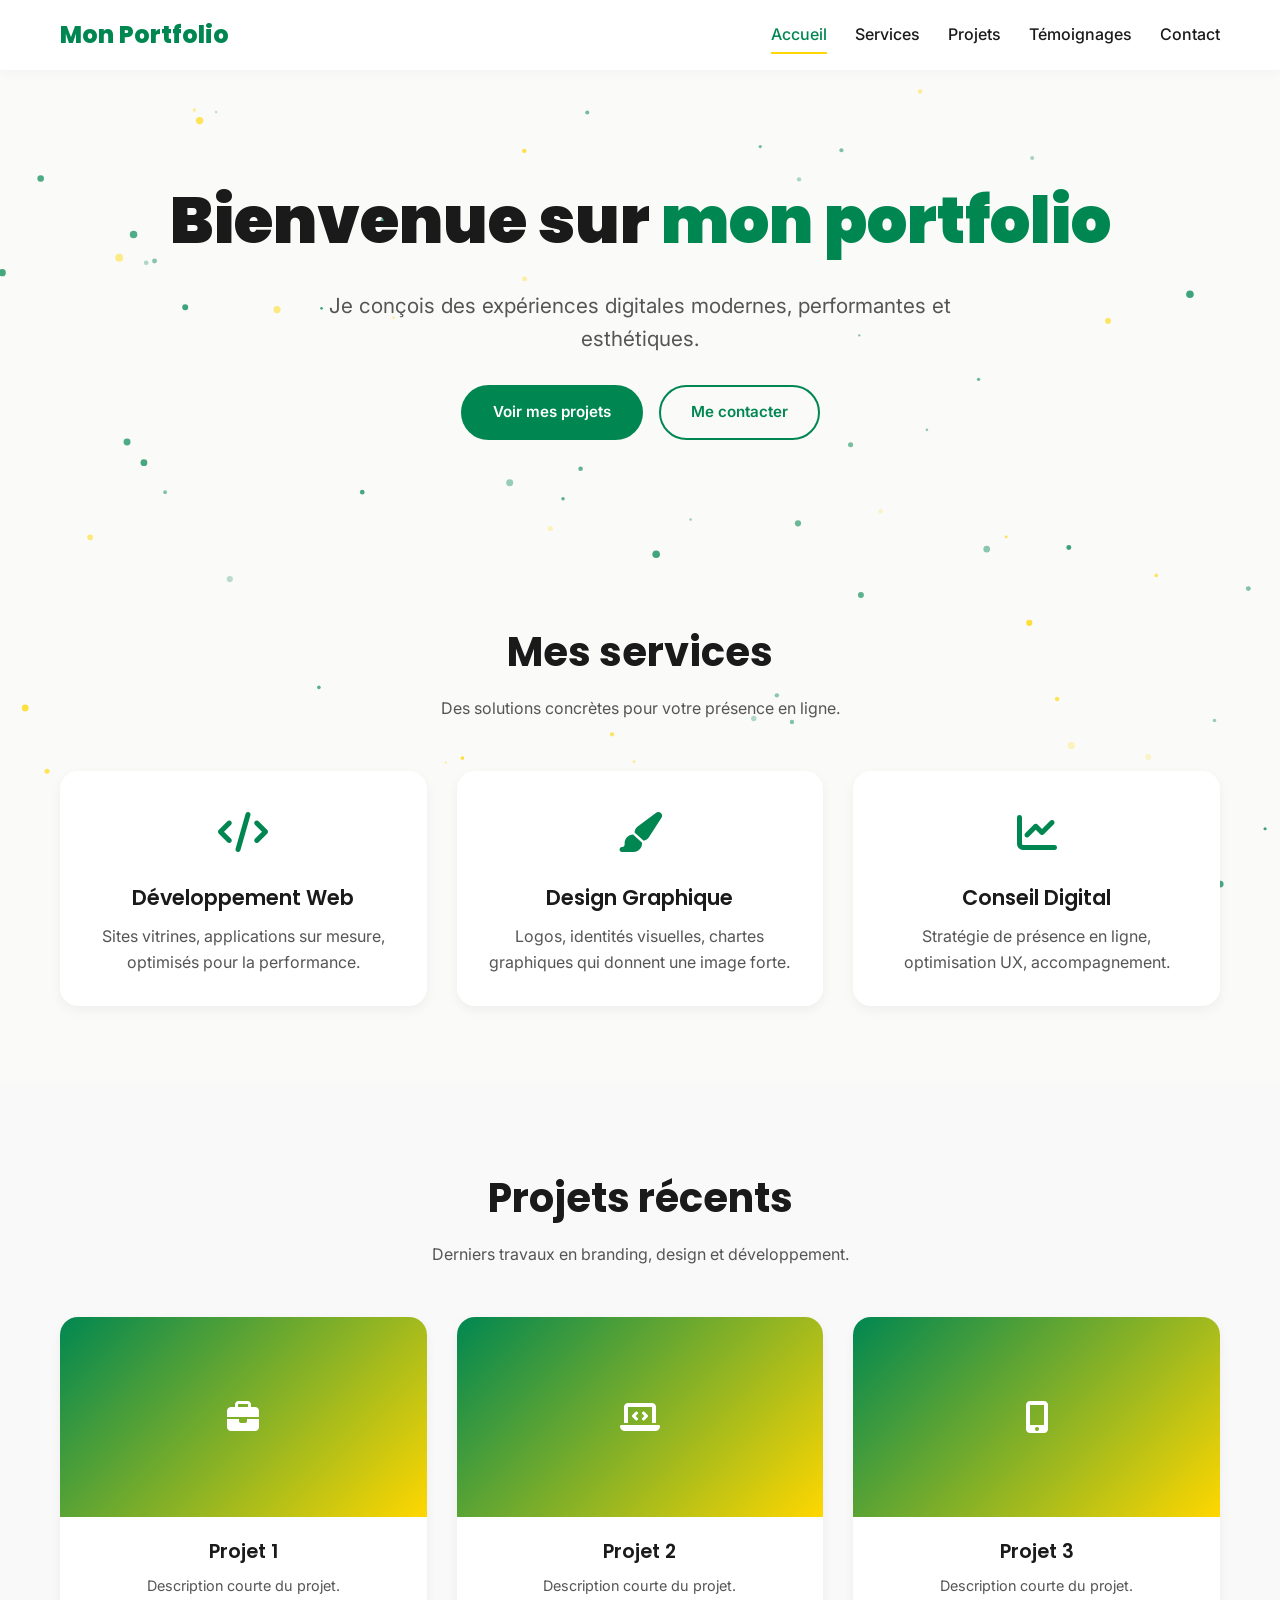
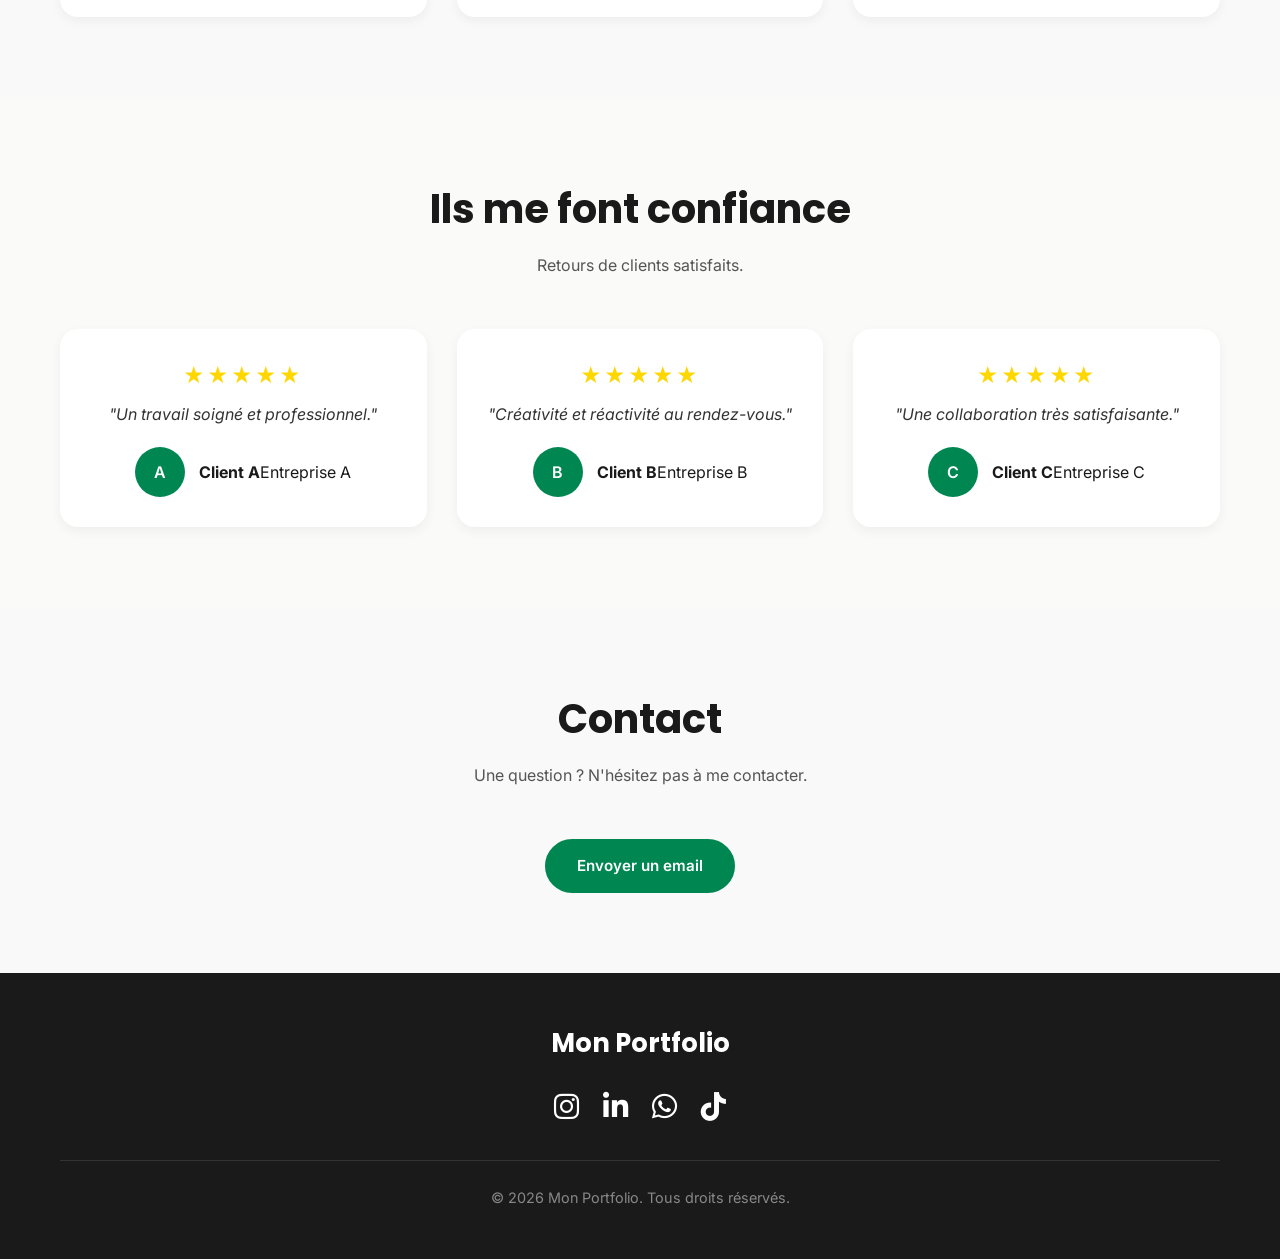
==== commit a33a5bb5: "Update index.html" ====
--- a/index.html
+++ b/index.html
@@ -1,100 +1,17 @@
 <!DOCTYPE html>
 <html lang="fr">
 <head>
-  <!-- Google tag (gtag.js) -->
-  <script async src="https://www.googletagmanager.com/gtag/js?id=G-6B4N2LMWDH"></script>
-  <script>
-    window.dataLayer = window.dataLayer || [];
-    function gtag(){dataLayer.push(arguments);}
-    gtag('js', new Date());
-    gtag('config', 'G-6B4N2LMWDH');
-  </script>
-  
   <meta charset="UTF-8">
   <meta name="viewport" content="width=device-width, initial-scale=1.0">
-  
-  <title>Ezechiel Tchokponhoue | Développeur Web & Designer | Bénin</title>
-  <meta name="description" content="Portfolio professionnel d'Ezechiel Tchokponhoue, développeur web et designer graphique basé au Bénin. Solutions digitales sur mesure, identités visuelles fortes et expériences utilisateur modernes.">
-  <meta name="keywords" content="Ezechiel Tchokponhoue, Fatez, développeur web Bénin, designer graphique Bénin, NARROQ, EZELABS, création site web, identité visuelle, branding, Ouesse Bénin">
-  <meta name="author" content="Ezechiel Tchokponhoue">
-  <meta name="robots" content="index, follow, max-snippet:-1, max-image-preview:large">
-  <link rel="canonical" href="https://ezechiel-design.com/">
-  
-  <meta property="og:title" content="Ezechiel Tchokponhoue | Développeur Web & Designer | Bénin">
-  <meta property="og:description" content="Portfolio professionnel d'Ezechiel Tchokponhoue, développeur web et designer graphique basé au Bénin.">
-  <meta property="og:image" content="https://res.cloudinary.com/nyke7lhc/image/upload/v1785260314/soes_ovdex7.webp">
-  <meta property="og:url" content="https://ezechiel-design.com/">
-  <meta property="og:type" content="website">
-  <meta property="og:locale" content="fr_FR">
-  <meta property="og:site_name" content="Ezechiel Tchokponhoue - Portfolio">
-  
-  <meta name="twitter:card" content="summary_large_image">
-  <meta name="twitter:title" content="Ezechiel Tchokponhoue | Développeur Web & Designer">
-  <meta name="twitter:description" content="Portfolio professionnel d'Ezechiel Tchokponhoue.">
-  <meta name="twitter:image" content="https://res.cloudinary.com/nyke7lhc/image/upload/v1785260314/soes_ovdex7.webp">
-  
-  <link rel="robots" href="robots.txt" type="text/plain">
-  <link rel="sitemap" type="application/xml" title="Sitemap" href="sitemap.xml">
-  
-  <!-- JSON-LD Person -->
-  <script type="application/ld+json">
-  {
-    "@context": "https://schema.org",
-    "@type": "Person",
-    "name": "Ezechiel Tchokponhoue",
-    "alternateName": "Fatez",
-    "jobTitle": "Développeur Web & Designer Graphique",
-    "url": "https://ezechiel-design.com",
-    "image": "https://res.cloudinary.com/nyke7lhc/image/upload/v1785260314/soes_ovdex7.webp",
-    "birthDate": "2006-09-28",
-    "birthPlace": {"@type": "Place", "address": {"@type": "PostalAddress", "addressLocality": "Ouesse", "addressCountry": "Bénin"}},
-    "nationality": {"@type": "Country", "name": "Bénin"},
-    "worksFor": [{"@type": "Organization", "name": "NARROQ"}, {"@type": "Organization", "name": "PROPPESE"}, {"@type": "Organization", "name": "EZELABS"}],
-    "sameAs": [
-      "https://www.instagram.com/ezechielwhalesg",
-      "https://www.linkedin.com/in/ez%C3%A9chiel-tchokponhoue-5a6766263",
-      "https://wa.me/message/AAXNLW3VI47VI1",
-      "https://www.tiktok.com/@ezechielwhalesg"
-    ],
-    "knowsAbout": ["Développement Web", "Design Graphique", "Branding", "Identité Visuelle", "Full Stack"],
-    "alumniOf": {"@type": "EducationalOrganization", "name": "EPP Laminou", "description": "CEP obtenu en 2016"},
-    "hasCredential": [
-      {"@type": "EducationalOccupationalCredential", "name": "CEP"},
-      {"@type": "EducationalOccupationalCredential", "name": "BEPC", "description": "Obtenu au CEG1 Ouesse en 2021"}
-    ]
-  }
-  </script>
-  
-  <!-- FAQ Schema -->
-  <script type="application/ld+json">
-  {
-    "@context": "https://schema.org",
-    "@type": "FAQPage",
-    "mainEntity": [
-      {
-        "@type": "Question",
-        "name": "Qui est Ezechiel Tchokponhoue ?",
-        "acceptedAnswer": {"@type": "Answer", "text": "Ezechiel Tchokponhoue, surnommé 'Fatez', est un développeur web et designer graphique basé au Bénin. Il crée des solutions digitales sur mesure et des identités visuelles fortes."}
-      },
-      {
-        "@type": "Question",
-        "name": "Quels services propose Ezechiel Tchokponhoue ?",
-        "acceptedAnswer": {"@type": "Answer", "text": "Il propose du développement web (sites vitrines, applications), du design graphique (logos, branding, identité visuelle) et du conseil en transformation digitale."}
-      },
-      {
-        "@type": "Question",
-        "name": "Où est basé Ezechiel Tchokponhoue ?",
-        "acceptedAnswer": {"@type": "Answer", "text": "Il est basé à Ouesse, au Bénin, et travaille avec des clients locaux et internationaux."}
-      }
-    ]
-  }
-  </script>
-  
+  <title>Portfolio | Accueil</title>
+  <meta name="description" content="Portfolio professionnel – Développeur web et designer. Solutions digitales sur mesure.">
+  <meta name="robots" content="index, follow">
+  <link rel="canonical" href="https://exemple.com/">
+
+  <!-- Polices -->
   <link rel="preconnect" href="https://fonts.googleapis.com">
-  <link href="https://fonts.googleapis.com/css2?family=Poppins:wght@400;600;700;800;900&family=Inter:wght@400;500;600&display=swap" rel="stylesheet">
-  <link rel="stylesheet" href="https://cdnjs.cloudflare.com/ajax/libs/font-awesome/6.5.0/css/all.min.css" />
-  <link rel="icon" href="https://res.cloudinary.com/nyke7lhc/image/upload/v1785027102/image_0_bm09fx.png">
-  <meta name="google-site-verification" content="VOR9gQVoSw2v7YGsETFk_Vuqz0vDQyQ0HO1o94jUjKQ" />
+  <link href="https://fonts.googleapis.com/css2?family=Poppins:wght@400;600;700;800&family=Inter:wght@400;500;600&display=swap" rel="stylesheet">
+  <link rel="stylesheet" href="https://cdnjs.cloudflare.com/ajax/libs/font-awesome/6.5.0/css/all.min.css">
 
   <style>
     /* ===== RESET & BASE ===== */
@@ -104,26 +21,44 @@
       background: #fafaf8;
       color: #1a1a1a;
       line-height: 1.6;
-    }
+      min-height: 100vh;
+      display: flex;
+      flex-direction: column;
+      position: relative;
+      overflow-x: hidden;
+    }
+
+    /* Canvas d'arrière-plan */
+    #bgCanvas {
+      position: fixed;
+      top: 0;
+      left: 0;
+      width: 100%;
+      height: 100%;
+      z-index: -1;
+      pointer-events: none;
+    }
+
     .container {
       max-width: 1200px;
       margin: 0 auto;
       padding: 0 20px;
+      position: relative;
+      z-index: 1;
     }
     a { text-decoration: none; color: inherit; }
-    img { max-width: 100%; display: block; height: auto; }
-
-    /* ===== PALETTE VERT NIGÉRIAN ===== */
+    img { max-width: 100%; display: block; }
+
+    /* ===== PALETTE VERTE & JAUNE ===== */
     :root {
-      --primary: #008751;
-      --primary-dark: #005a32;
-      --primary-light: #e6f2ed;
-      --accent: #D4AF37;
-      --accent-hover: #b8962e;
+      --green: #008751;
+      --green-dark: #005a32;
+      --yellow: #FFD700;
+      --yellow-hover: #e6c200;
+      --white: #ffffff;
+      --light-bg: #f0f9f4;
       --text-dark: #1a1a1a;
       --text-muted: #555;
-      --bg-light: #fafaf8;
-      --bg-card: #ffffff;
       --shadow-sm: 0 4px 12px rgba(0,0,0,0.05);
       --shadow-md: 0 8px 24px rgba(0,0,0,0.08);
       --shadow-lg: 0 20px 60px rgba(0,0,0,0.12);
@@ -134,7 +69,7 @@
     /* ===== BOUTONS ===== */
     .btn {
       display: inline-block;
-      padding: 14px 32px;
+      padding: 13px 30px;
       border-radius: 50px;
       font-weight: 600;
       font-size: 0.95rem;
@@ -142,28 +77,25 @@
       border: 2px solid transparent;
       cursor: pointer;
       text-align: center;
-      letter-spacing: 0.3px;
     }
     .btn-primary {
-      background: var(--primary);
-      color: #fff;
-      border-color: var(--primary);
-      box-shadow: 0 6px 18px rgba(0,135,81,0.25);
+      background: var(--green);
+      color: var(--white);
+      border-color: var(--green);
     }
     .btn-primary:hover {
-      background: var(--primary-dark);
-      border-color: var(--primary-dark);
+      background: var(--green-dark);
       transform: translateY(-3px);
       box-shadow: 0 12px 28px rgba(0,135,81,0.35);
     }
     .btn-outline {
       background: transparent;
-      color: var(--primary);
-      border-color: var(--primary);
+      color: var(--green);
+      border-color: var(--green);
     }
     .btn-outline:hover {
-      background: var(--primary);
-      color: #fff;
+      background: var(--green);
+      color: var(--white);
       transform: translateY(-3px);
     }
 
@@ -183,9 +115,11 @@
       justify-content: space-between;
       flex-wrap: wrap;
     }
-    .logo img {
-      height: 45px;
-      width: auto;
+    .logo {
+      font-family: 'Poppins', sans-serif;
+      font-weight: 800;
+      font-size: 1.5rem;
+      color: var(--green);
     }
     .nav-links {
       display: flex;
@@ -195,6 +129,7 @@
     .nav-links a {
       color: var(--text-dark);
       position: relative;
+      transition: color 0.2s;
     }
     .nav-links a::after {
       content: '';
@@ -203,13 +138,13 @@
       left: 0;
       width: 0;
       height: 2px;
-      background: var(--primary);
+      background: var(--yellow);
       transition: width var(--transition);
     }
     .nav-links a:hover::after,
     .nav-links a.active::after { width: 100%; }
     .nav-links a:hover,
-    .nav-links a.active { color: var(--primary); }
+    .nav-links a.active { color: var(--green); }
     .burger {
       display: none;
       flex-direction: column;
@@ -227,119 +162,62 @@
 
     /* ===== HERO ===== */
     .hero {
-      background: var(--bg-light);
-      min-height: 90vh;
-      display: flex;
-      align-items: center;
-      padding: 60px 0;
-      position: relative;
-      overflow: hidden;
-    }
-    .hero::before {
-      content: '';
-      position: absolute;
-      top: -30%;
-      right: -15%;
-      width: 600px;
-      height: 600px;
-      background: radial-gradient(circle, rgba(0,135,81,0.1) 0%, transparent 70%);
-      border-radius: 50%;
-    }
-    .hero .container {
-      display: flex;
-      align-items: center;
-      justify-content: space-between;
-      gap: 50px;
-      flex-wrap: wrap;
-      position: relative;
-      z-index: 1;
-    }
-    .hero-content {
-      flex: 1 1 400px;
-    }
-    .hero-content .badge {
-      display: inline-block;
-      background: var(--primary);
-      color: #fff;
-      font-size: 0.8rem;
-      font-weight: 600;
-      padding: 6px 20px;
-      border-radius: 30px;
-      letter-spacing: 1px;
-      text-transform: uppercase;
-      margin-bottom: 16px;
-    }
-    .hero-content h1 {
+      padding: 100px 0;
+      text-align: center;
+    }
+    .hero h1 {
       font-family: 'Poppins', sans-serif;
       font-size: clamp(2.5rem, 5vw, 4rem);
       font-weight: 900;
-      line-height: 1.1;
       color: var(--text-dark);
-    }
-    .hero-content h1 .highlight { color: var(--primary); }
-    .hero-content .subtitle {
+      margin-bottom: 16px;
+    }
+    .hero h1 span { color: var(--green); }
+    .hero p {
       font-size: 1.3rem;
-      font-weight: 500;
       color: var(--text-muted);
-      margin: 16px 0 24px;
-    }
-    .hero-content .surnoms {
-      display: flex;
+      max-width: 700px;
+      margin: 0 auto 30px;
+    }
+    .cta-buttons {
+      display: flex;
+      gap: 16px;
+      justify-content: center;
       flex-wrap: wrap;
-      gap: 12px;
-      margin: 20px 0 30px;
-    }
-    .hero-content .surnoms span {
-      display: inline-flex;
-      align-items: center;
-      gap: 8px;
-      background: #fff;
-      padding: 8px 20px;
-      border-radius: 30px;
-      font-weight: 600;
-      font-size: 0.9rem;
-      color: var(--primary);
-      border: 1px solid var(--primary);
-      box-shadow: var(--shadow-sm);
-    }
-    .cta-buttons {
-      display: flex;
-      gap: 16px;
-      flex-wrap: wrap;
-    }
-    .hero-image {
-      flex: 1 1 400px;
-      border-radius: var(--radius);
-      overflow: hidden;
-      box-shadow: var(--shadow-lg);
-      max-width: 500px;
-    }
-    .hero-image img {
-      width: 100%;
-      height: auto;
-      object-fit: cover;
-      transition: transform 0.5s;
-    }
-    .hero-image:hover img { transform: scale(1.03); }
+    }
+
+    /* ===== SECTIONS COMMUNES ===== */
+    .section {
+      padding: 80px 0;
+    }
+    .section-title {
+      font-family: 'Poppins', sans-serif;
+      font-size: 2.5rem;
+      font-weight: 700;
+      text-align: center;
+      margin-bottom: 12px;
+      color: var(--text-dark);
+    }
+    .section-desc {
+      text-align: center;
+      color: var(--text-muted);
+      max-width: 600px;
+      margin: 0 auto 50px;
+    }
 
     /* ===== SERVICES ===== */
-    .services {
-      padding: 80px 0;
-      background: #fff;
-    }
     .services-grid {
       display: grid;
       grid-template-columns: repeat(auto-fit, minmax(250px, 1fr));
       gap: 30px;
-      margin-top: 40px;
     }
     .service-card {
-      background: var(--bg-card);
+      background: var(--white);
       border-radius: var(--radius);
       padding: 30px;
       box-shadow: var(--shadow-sm);
+      text-align: center;
       transition: all var(--transition);
-      text-align: center;
     }
     .service-card:hover {
       transform: translateY(-6px);
@@ -347,7 +225,7 @@
     }
     .service-icon {
       font-size: 2.5rem;
-      color: var(--primary);
+      color: var(--green);
       margin-bottom: 16px;
     }
     .service-card h3 {
@@ -358,108 +236,64 @@
     }
     .service-card p {
       color: var(--text-muted);
-      font-size: 0.95rem;
-    }
-
-    /* ===== PORTFOLIO (ancienne galerie réduite) ===== */
-    .portfolio {
-      padding: 80px 0;
-      background: var(--bg-light);
-    }
-    .portfolio-grid {
+    }
+
+    /* ===== PROJETS ===== */
+    .projects-grid {
       display: grid;
       grid-template-columns: repeat(auto-fit, minmax(280px, 1fr));
       gap: 30px;
-      margin-top: 40px;
-    }
-    .portfolio-item {
+    }
+    .project-card {
+      background: var(--white);
       border-radius: var(--radius);
       overflow: hidden;
       box-shadow: var(--shadow-sm);
       transition: all var(--transition);
-      cursor: pointer;
-    }
-    .portfolio-item:hover {
-      transform: translateY(-6px);
-      box-shadow: var(--shadow-lg);
-    }
-    .portfolio-item img {
-      width: 100%;
-      height: 250px;
-      object-fit: cover;
-    }
-
-    /* ===== PROJETS ===== */
-    .projects {
-      padding: 80px 0;
-      background: #fff;
-    }
-    .projects-grid {
-      display: grid;
-      grid-template-columns: repeat(auto-fit, minmax(280px, 1fr));
-      gap: 30px;
-      margin-top: 40px;
-    }
-    .project-card {
-      background: var(--bg-card);
-      border-radius: var(--radius);
-      overflow: hidden;
-      box-shadow: var(--shadow-sm);
-      transition: all var(--transition);
     }
     .project-card:hover {
       transform: translateY(-8px);
       box-shadow: var(--shadow-lg);
     }
-    .project-card img {
-      width: 100%;
+    .project-image {
       height: 200px;
-      object-fit: cover;
-    }
-    .project-card .info {
+      background: linear-gradient(135deg, var(--green), var(--yellow));
+      display: flex;
+      align-items: center;
+      justify-content: center;
+      color: var(--white);
+      font-size: 2rem;
+    }
+    .project-info {
       padding: 20px;
       text-align: center;
     }
-    .project-card .tag {
-      display: inline-block;
-      background: var(--primary-light);
-      padding: 4px 14px;
-      border-radius: 30px;
-      font-size: 0.75rem;
-      font-weight: 600;
-      color: var(--primary);
-      margin-bottom: 10px;
-    }
-    .project-card h3 {
+    .project-info h3 {
       font-family: 'Poppins', sans-serif;
       font-size: 1.2rem;
       font-weight: 600;
-    }
-    .project-card p {
+      margin-bottom: 6px;
+    }
+    .project-info p {
       color: var(--text-muted);
       font-size: 0.9rem;
     }
 
     /* ===== TÉMOIGNAGES ===== */
-    .testimonials {
-      padding: 80px 0;
-      background: var(--primary-light);
-    }
     .testimonials-grid {
       display: grid;
       grid-template-columns: repeat(auto-fit, minmax(260px, 1fr));
       gap: 30px;
-      margin-top: 40px;
     }
     .testimonial-card {
-      background: #fff;
+      background: var(--white);
       padding: 30px;
       border-radius: var(--radius);
       box-shadow: var(--shadow-sm);
       text-align: center;
     }
     .testimonial-card .stars {
-      color: var(--accent);
+      color: var(--yellow);
       font-size: 1.3rem;
       letter-spacing: 3px;
       margin-bottom: 10px;
@@ -467,6 +301,7 @@
     .testimonial-card .quote {
       font-style: italic;
       margin-bottom: 20px;
+      color: #333;
     }
     .testimonial-author {
       display: flex;
@@ -474,23 +309,28 @@
       justify-content: center;
       gap: 14px;
     }
-    .testimonial-author img {
+    .testimonial-avatar {
       width: 50px;
       height: 50px;
       border-radius: 50%;
-      object-fit: cover;
-      border: 2px solid var(--primary);
+      background: var(--green);
+      display: flex;
+      align-items: center;
+      justify-content: center;
+      color: var(--white);
+      font-weight: 600;
     }
 
     /* ===== FOOTER ===== */
     footer {
-      background: #1a1a1a;
+      background: var(--text-dark);
       color: #ccc;
       padding: 50px 0;
       text-align: center;
+      margin-top: auto;
     }
     footer h3 {
-      color: #fff;
+      color: var(--white);
       font-family: 'Poppins', sans-serif;
       font-size: 1.6rem;
       margin-bottom: 16px;
@@ -507,7 +347,7 @@
       transition: all 0.2s;
     }
     .socials a:hover {
-      color: var(--primary);
+      color: var(--yellow);
       transform: scale(1.1);
     }
     .bottom {
@@ -517,265 +357,243 @@
       color: #888;
     }
 
-    /* ===== MODALE ===== */
-    .modal {
-      display: none;
-      position: fixed;
-      top: 0;
-      left: 0;
-      width: 100%;
-      height: 100%;
-      background: rgba(0,0,0,0.9);
-      z-index: 999;
-      justify-content: center;
-      align-items: center;
-      padding: 30px;
-      cursor: pointer;
-    }
-    .modal.active { display: flex; }
-    .modal img {
-      max-width: 90%;
-      max-height: 85vh;
-      border-radius: 12px;
-      object-fit: contain;
-    }
-    .modal .close-modal {
-      position: absolute;
-      top: 30px;
-      right: 40px;
-      font-size: 3rem;
-      color: #fff;
-      background: none;
-      border: none;
-      cursor: pointer;
-    }
-
     /* ===== RESPONSIVE ===== */
-    @media (max-width: 1024px) {
-      .hero .container { flex-direction: column-reverse; text-align: center; }
-      .hero-content .surnoms { justify-content: center; }
-      .cta-buttons { justify-content: center; }
-      .hero-image { max-width: 400px; }
-    }
     @media (max-width: 768px) {
-      .nav-links { display: none; position: absolute; top: 70px; left: 0; right: 0; background: #fff; flex-direction: column; padding: 20px; gap: 16px; box-shadow: var(--shadow-md); }
+      .nav-links {
+        display: none;
+        position: absolute;
+        top: 70px;
+        left: 0;
+        right: 0;
+        background: #fff;
+        flex-direction: column;
+        padding: 20px;
+        gap: 16px;
+        box-shadow: var(--shadow-md);
+      }
       .nav-links.open { display: flex; }
       .burger { display: flex; }
       .section-title { font-size: 2rem; }
     }
     @media (max-width: 480px) {
-      .hero-content h1 { font-size: 2rem; }
+      .hero h1 { font-size: 2rem; }
       .btn { padding: 12px 24px; font-size: 0.9rem; }
     }
   </style>
 </head>
 <body>
-
-<!-- NAVBAR -->
-<header class="navbar">
-  <div class="container">
-    <a href="index.html" class="logo"><img src="https://res.cloudinary.com/nyke7lhc/image/upload/v1785027102/image_0_bm09fx.png" alt="Logo Ezechiel Tchokponhoue"></a>
-    <nav class="nav-links" id="navLinks">
-      <a href="index.html" class="active">Accueil</a>
-      <a href="#services">Services</a>
-      <a href="#portfolio">Portfolio</a>
-      <a href="#projets">Projets</a>
-      <a href="about.html">À propos</a>
-      <a href="contact.html">Contact</a>
-    </nav>
-    <button class="burger" id="burgerBtn" aria-label="Menu mobile"><span></span><span></span><span></span></button>
-  </div>
-</header>
-
-<!-- HERO -->
-<section class="hero">
-  <div class="container">
-    <div class="hero-content">
-      <span class="badge"><i class="fas fa-code"></i> Développeur & Designer</span>
-      <h1>Ezechiel <span class="highlight">Tchokponhoue</span></h1>
-      <p class="subtitle">Je conçois des expériences digitales qui allient performance, esthétique et stratégie.</p>
-      <div class="surnoms">
-        <span><i class="fas fa-tag"></i> FATEZ</span>
-        <span><i class="fas fa-users"></i> NARROQ</span>
-        <span><i class="fas fa-rocket"></i> EZEGLABS</span>
+  <!-- Canvas pour effet d'arrière-plan -->
+  <canvas id="bgCanvas"></canvas>
+
+  <!-- NAVBAR -->
+  <header class="navbar">
+    <div class="container">
+      <a href="index.html" class="logo">Mon Portfolio</a>
+      <nav class="nav-links" id="navLinks">
+        <a href="index.html" class="active">Accueil</a>
+        <a href="#services">Services</a>
+        <a href="#projets">Projets</a>
+        <a href="#temoignages">Témoignages</a>
+        <a href="#contact">Contact</a>
+      </nav>
+      <button class="burger" id="burgerBtn" aria-label="Menu mobile">
+        <span></span><span></span><span></span>
+      </button>
+    </div>
+  </header>
+
+  <!-- HERO -->
+  <section class="hero">
+    <div class="container">
+      <h1>Bienvenue sur <span>mon portfolio</span></h1>
+      <p>Je conçois des expériences digitales modernes, performantes et esthétiques.</p>
+      <div class="cta-buttons">
+        <a href="#projets" class="btn btn-primary">Voir mes projets</a>
+        <a href="#contact" class="btn btn-outline">Me contacter</a>
       </div>
-      <div class="cta-buttons">
-        <a href="#portfolio" class="btn btn-primary">Voir mes travaux</a>
-        <a href="contact.html" class="btn btn-outline">Me contacter</a>
+    </div>
+  </section>
+
+  <!-- SERVICES -->
+  <section class="section" id="services">
+    <div class="container">
+      <h2 class="section-title">Mes services</h2>
+      <p class="section-desc">Des solutions concrètes pour votre présence en ligne.</p>
+      <div class="services-grid">
+        <div class="service-card">
+          <div class="service-icon"><i class="fas fa-code"></i></div>
+          <h3>Développement Web</h3>
+          <p>Sites vitrines, applications sur mesure, optimisés pour la performance.</p>
+        </div>
+        <div class="service-card">
+          <div class="service-icon"><i class="fas fa-paint-brush"></i></div>
+          <h3>Design Graphique</h3>
+          <p>Logos, identités visuelles, chartes graphiques qui donnent une image forte.</p>
+        </div>
+        <div class="service-card">
+          <div class="service-icon"><i class="fas fa-chart-line"></i></div>
+          <h3>Conseil Digital</h3>
+          <p>Stratégie de présence en ligne, optimisation UX, accompagnement.</p>
+        </div>
       </div>
     </div>
-    <div class="hero-image">
-      <img src="https://res.cloudinary.com/nyke7lhc/image/upload/v1785260314/soes_ovdex7.webp" alt="Ezechiel Tchokponhoue - Développeur Web et Designer">
-    </div>
-  </div>
-</section>
-
-<!-- SERVICES -->
-<section class="services" id="services">
-  <div class="container">
-    <h2 class="section-title">Ce que je fais</h2>
-    <p class="section-desc">Des solutions concrètes pour votre présence en ligne.</p>
-    <div class="services-grid">
-      <div class="service-card">
-        <div class="service-icon"><i class="fas fa-code"></i></div>
-        <h3>Développement Web</h3>
-        <p>Sites vitrines, applications sur mesure, optimisés pour la performance et le référencement.</p>
+  </section>
+
+  <!-- PROJETS -->
+  <section class="section" id="projets" style="background: #f9f9f9;">
+    <div class="container">
+      <h2 class="section-title">Projets récents</h2>
+      <p class="section-desc">Derniers travaux en branding, design et développement.</p>
+      <div class="projects-grid">
+        <div class="project-card">
+          <div class="project-image"><i class="fas fa-briefcase"></i></div>
+          <div class="project-info">
+            <h3>Projet 1</h3>
+            <p>Description courte du projet.</p>
+          </div>
+        </div>
+        <div class="project-card">
+          <div class="project-image"><i class="fas fa-laptop-code"></i></div>
+          <div class="project-info">
+            <h3>Projet 2</h3>
+            <p>Description courte du projet.</p>
+          </div>
+        </div>
+        <div class="project-card">
+          <div class="project-image"><i class="fas fa-mobile-alt"></i></div>
+          <div class="project-info">
+            <h3>Projet 3</h3>
+            <p>Description courte du projet.</p>
+          </div>
+        </div>
       </div>
-      <div class="service-card">
-        <div class="service-icon"><i class="fas fa-paint-brush"></i></div>
-        <h3>Design Graphique</h3>
-        <p>Logos, identités visuelles, chartes graphiques qui donnent une image forte à votre marque.</p>
+    </div>
+  </section>
+
+  <!-- TÉMOIGNAGES -->
+  <section class="section" id="temoignages">
+    <div class="container">
+      <h2 class="section-title">Ils me font confiance</h2>
+      <p class="section-desc">Retours de clients satisfaits.</p>
+      <div class="testimonials-grid">
+        <div class="testimonial-card">
+          <div class="stars">★★★★★</div>
+          <p class="quote">"Un travail soigné et professionnel."</p>
+          <div class="testimonial-author">
+            <div class="testimonial-avatar">A</div>
+            <div><strong>Client A</strong><span>Entreprise A</span></div>
+          </div>
+        </div>
+        <div class="testimonial-card">
+          <div class="stars">★★★★★</div>
+          <p class="quote">"Créativité et réactivité au rendez-vous."</p>
+          <div class="testimonial-author">
+            <div class="testimonial-avatar">B</div>
+            <div><strong>Client B</strong><span>Entreprise B</span></div>
+          </div>
+        </div>
+        <div class="testimonial-card">
+          <div class="stars">★★★★★</div>
+          <p class="quote">"Une collaboration très satisfaisante."</p>
+          <div class="testimonial-author">
+            <div class="testimonial-avatar">C</div>
+            <div><strong>Client C</strong><span>Entreprise C</span></div>
+          </div>
+        </div>
       </div>
-      <div class="service-card">
-        <div class="service-icon"><i class="fas fa-chart-line"></i></div>
-        <h3>Conseil Digital</h3>
-        <p>Stratégie de présence en ligne, optimisation de l'expérience utilisateur, accompagnement.</p>
+    </div>
+  </section>
+
+  <!-- CONTACT -->
+  <section class="section" id="contact" style="background: #f9f9f9;">
+    <div class="container">
+      <h2 class="section-title">Contact</h2>
+      <p class="section-desc">Une question ? N'hésitez pas à me contacter.</p>
+      <div style="text-align:center;">
+        <a href="mailto:contact@exemple.com" class="btn btn-primary">Envoyer un email</a>
       </div>
     </div>
-  </div>
-</section>
-
-<!-- PORTFOLIO (ancienne galerie réduite) -->
-<section class="portfolio" id="portfolio">
-  <div class="container">
-    <h2 class="section-title">Portfolio visuel</h2>
-    <p class="section-desc">Quelques réalisations sélectionnées.</p>
-    <div class="portfolio-grid">
-      <div class="portfolio-item"><img src="https://res.cloudinary.com/nyke7lhc/image/upload/v1785260314/soes_ovdex7.webp" alt="Portrait"></div>
-      <div class="portfolio-item"><img src="https://res.cloudinary.com/nyke7lhc/image/upload/v1785535382/Nouveau%20dossier%20%282%29/sezs_bultbt.webp" alt="Logo"></div>
-      <div class="portfolio-item"><img src="https://res.cloudinary.com/nyke7lhc/image/upload/v1785535390/Nouveau%20dossier%20%282%29/portfol_mtbevy.webp" alt="Projet"></div>
-    </div>
-  </div>
-</section>
-
-<!-- PROJETS RÉCENTS -->
-<section class="projects" id="projets">
-  <div class="container">
-    <h2 class="section-title">Projets récents</h2>
-    <p class="section-desc">Derniers travaux en branding, design et développement.</p>
-    <div class="projects-grid">
-      <article class="project-card">
-        <img src="https://res.cloudinary.com/nyke7lhc/image/upload/v1785027952/Architecture_Backend___Microservices_Map._202606040138_y8crwr.jpg" alt="Neekle Studio">
-        <div class="info">
-          <span class="tag">Branding</span>
-          <h3>Neekle Studio</h3>
-          <p>Identité visuelle complète.</p>
-        </div>
-      </article>
-      <article class="project-card">
-        <img src="https://res.cloudinary.com/nyke7lhc/image/upload/v1785034206/COLOR_slj6vm.jpg" alt="Findle Client">
-        <div class="info">
-          <span class="tag">Logo Design</span>
-          <h3>Findle Client</h3>
-          <p>Logo moderne et déclinaisons.</p>
-        </div>
-      </article>
-      <article class="project-card">
-        <img src="https://res.cloudinary.com/nyke7lhc/image/upload/v1785027102/image_0_bm09fx.png" alt="Neetale">
-        <div class="info">
-          <span class="tag">Identité visuelle</span>
-          <h3>Neetale</h3>
-          <p>Refonte d'image de marque.</p>
-        </div>
-      </article>
-    </div>
-  </div>
-</section>
-
-<!-- TÉMOIGNAGES -->
-<section class="testimonials" id="temoignages">
-  <div class="container">
-    <h2 class="section-title">Ils me font confiance</h2>
-    <p class="section-desc">Retours de clients satisfaits.</p>
-    <div class="testimonials-grid">
-      <div class="testimonial-card">
-        <div class="stars">★★★★★</div>
-        <p class="quote">"Un professionnel à l'écoute, travail soigné."</p>
-        <div class="testimonial-author">
-          <img src="https://res.cloudinary.com/nyke7lhc/image/upload/v1785168162/ChatGPT_Image_27_juin_2026_01_39_37_hbj4uh.png" alt="Florent ATCHADE">
-          <div><strong>Florent ATCHADE</strong><span>CEO C'DIEU</span></div>
-        </div>
+  </section>
+
+  <!-- FOOTER -->
+  <footer>
+    <div class="container">
+      <h3>Mon Portfolio</h3>
+      <div class="socials">
+        <a href="#" aria-label="Instagram"><i class="fab fa-instagram"></i></a>
+        <a href="#" aria-label="LinkedIn"><i class="fab fa-linkedin-in"></i></a>
+        <a href="#" aria-label="WhatsApp"><i class="fab fa-whatsapp"></i></a>
+        <a href="#" aria-label="TikTok"><i class="fab fa-tiktok"></i></a>
       </div>
-      <div class="testimonial-card">
-        <div class="stars">★★★★★</div>
-        <p class="quote">"Créativité et rapidité au rendez-vous."</p>
-        <div class="testimonial-author">
-          <img src="https://res.cloudinary.com/nyke7lhc/image/upload/v1785168571/WhatsApp_Image_2026-05-18_at_15.14.17_1_harwgf.jpg" alt="CHEDRACK OLUWAFEMI OSSE">
-          <div><strong>CHEDRACK OLUWAFEMI OSSE</strong><span>CEO SEMONEY</span></div>
-        </div>
-      </div>
-      <div class="testimonial-card">
-        <div class="stars">★★★★★</div>
-        <p class="quote">"Un designer qui comprend vraiment les besoins."</p>
-        <div class="testimonial-author">
-          <img src="https://res.cloudinary.com/nyke7lhc/image/upload/v1785077839/POOE_uylngu.jpg" alt="Marcl MATCHI">
-          <div><strong>Marcl MATCHI</strong><span>Dessinateur Tatoueur</span></div>
-        </div>
-      </div>
-    </div>
-  </div>
-</section>
-
-<!-- FOOTER -->
-<footer>
-  <div class="container">
-    <h3>Tchokponhoue Ezechiel</h3>
-    <div class="socials">
-      <a href="https://www.instagram.com/ezechielwhalesg" aria-label="Instagram"><i class="fab fa-instagram"></i></a>
-      <a href="https://www.linkedin.com/in/ez%C3%A9chiel-tchokponhoue-5a6766263" aria-label="LinkedIn"><i class="fab fa-linkedin-in"></i></a>
-      <a href="https://wa.me/message/AAXNLW3VI47VI1" aria-label="WhatsApp"><i class="fab fa-whatsapp"></i></a>
-      <a href="https://www.tiktok.com/@ezechielwhalesg" aria-label="TikTok"><i class="fab fa-tiktok"></i></a>
-    </div>
-    <div class="bottom">© 2026 Proppese with Narroq - Ezeglabs with Nextgen. Tous droits réservés.</div>
-  </div>
-</footer>
-
-<!-- MODALE -->
-<div class="modal" id="imageModal">
-  <button class="close-modal" id="closeModal">&times;</button>
-  <img id="modalImage" src="" alt="Agrandissement">
-</div>
-
-<script>
-  // Burger menu
-  const burgerBtn = document.getElementById('burgerBtn');
-  const navLinks = document.getElementById('navLinks');
-  burgerBtn.addEventListener('click', () => {
-    navLinks.classList.toggle('open');
-  });
-
-  // Modal pour les images du portfolio
-  const portfolioItems = document.querySelectorAll('.portfolio-item img');
-  const modal = document.getElementById('imageModal');
-  const modalImg = document.getElementById('modalImage');
-  const closeModal = document.getElementById('closeModal');
-
-  portfolioItems.forEach(img => {
-    img.addEventListener('click', () => {
-      modal.classList.add('active');
-      modalImg.src = img.src;
-      document.body.style.overflow = 'hidden';
+      <div class="bottom">© 2026 Mon Portfolio. Tous droits réservés.</div>
+    </div>
+  </footer>
+
+  <script>
+    // ===== MENU BURGER =====
+    const burgerBtn = document.getElementById('burgerBtn');
+    const navLinks = document.getElementById('navLinks');
+    burgerBtn.addEventListener('click', () => {
+      navLinks.classList.toggle('open');
     });
-  });
-
-  closeModal.addEventListener('click', () => {
-    modal.classList.remove('active');
-    document.body.style.overflow = 'auto';
-  });
-
-  modal.addEventListener('click', (e) => {
-    if (e.target === modal) {
-      modal.classList.remove('active');
-      document.body.style.overflow = 'auto';
-    }
-  });
-
-  document.addEventListener('keydown', (e) => {
-    if (e.key === 'Escape' && modal.classList.contains('active')) {
-      modal.classList.remove('active');
-      document.body.style.overflow = 'auto';
-    }
-  });
-</script>
+
+    // ===== EFFET D'ARRIÈRE-PLAN (particules vertes et jaunes) =====
+    const canvas = document.getElementById('bgCanvas');
+    const ctx = canvas.getContext('2d');
+    let particles = [];
+
+    function resizeCanvas() {
+      canvas.width = window.innerWidth;
+      canvas.height = window.innerHeight;
+    }
+    window.addEventListener('resize', resizeCanvas);
+    resizeCanvas();
+
+    class Particle {
+      constructor() {
+        this.x = Math.random() * canvas.width;
+        this.y = Math.random() * canvas.height;
+        this.size = Math.random() * 3 + 1;
+        this.speedX = (Math.random() - 0.5) * 0.8;
+        this.speedY = (Math.random() - 0.5) * 0.8;
+        this.color = Math.random() > 0.5 ? '#008751' : '#FFD700';
+        this.opacity = Math.random() * 0.6 + 0.2;
+      }
+      update() {
+        this.x += this.speedX;
+        this.y += this.speedY;
+        if (this.x < 0 || this.x > canvas.width) this.speedX *= -1;
+        if (this.y < 0 || this.y > canvas.height) this.speedY *= -1;
+      }
+      draw() {
+        ctx.beginPath();
+        ctx.arc(this.x, this.y, this.size, 0, Math.PI * 2);
+        ctx.fillStyle = this.color;
+        ctx.globalAlpha = this.opacity;
+        ctx.fill();
+        ctx.globalAlpha = 1;
+      }
+    }
+
+    function initParticles() {
+      const count = Math.floor((canvas.width * canvas.height) / 15000);
+      particles = [];
+      for (let i = 0; i < count; i++) {
+        particles.push(new Particle());
+      }
+    }
+    initParticles();
+    window.addEventListener('resize', initParticles);
+
+    function animateParticles() {
+      ctx.clearRect(0, 0, canvas.width, canvas.height);
+      particles.forEach(p => {
+        p.update();
+        p.draw();
+      });
+      requestAnimationFrame(animateParticles);
+    }
+    animateParticles();
+  </script>
 </body>
 </html>
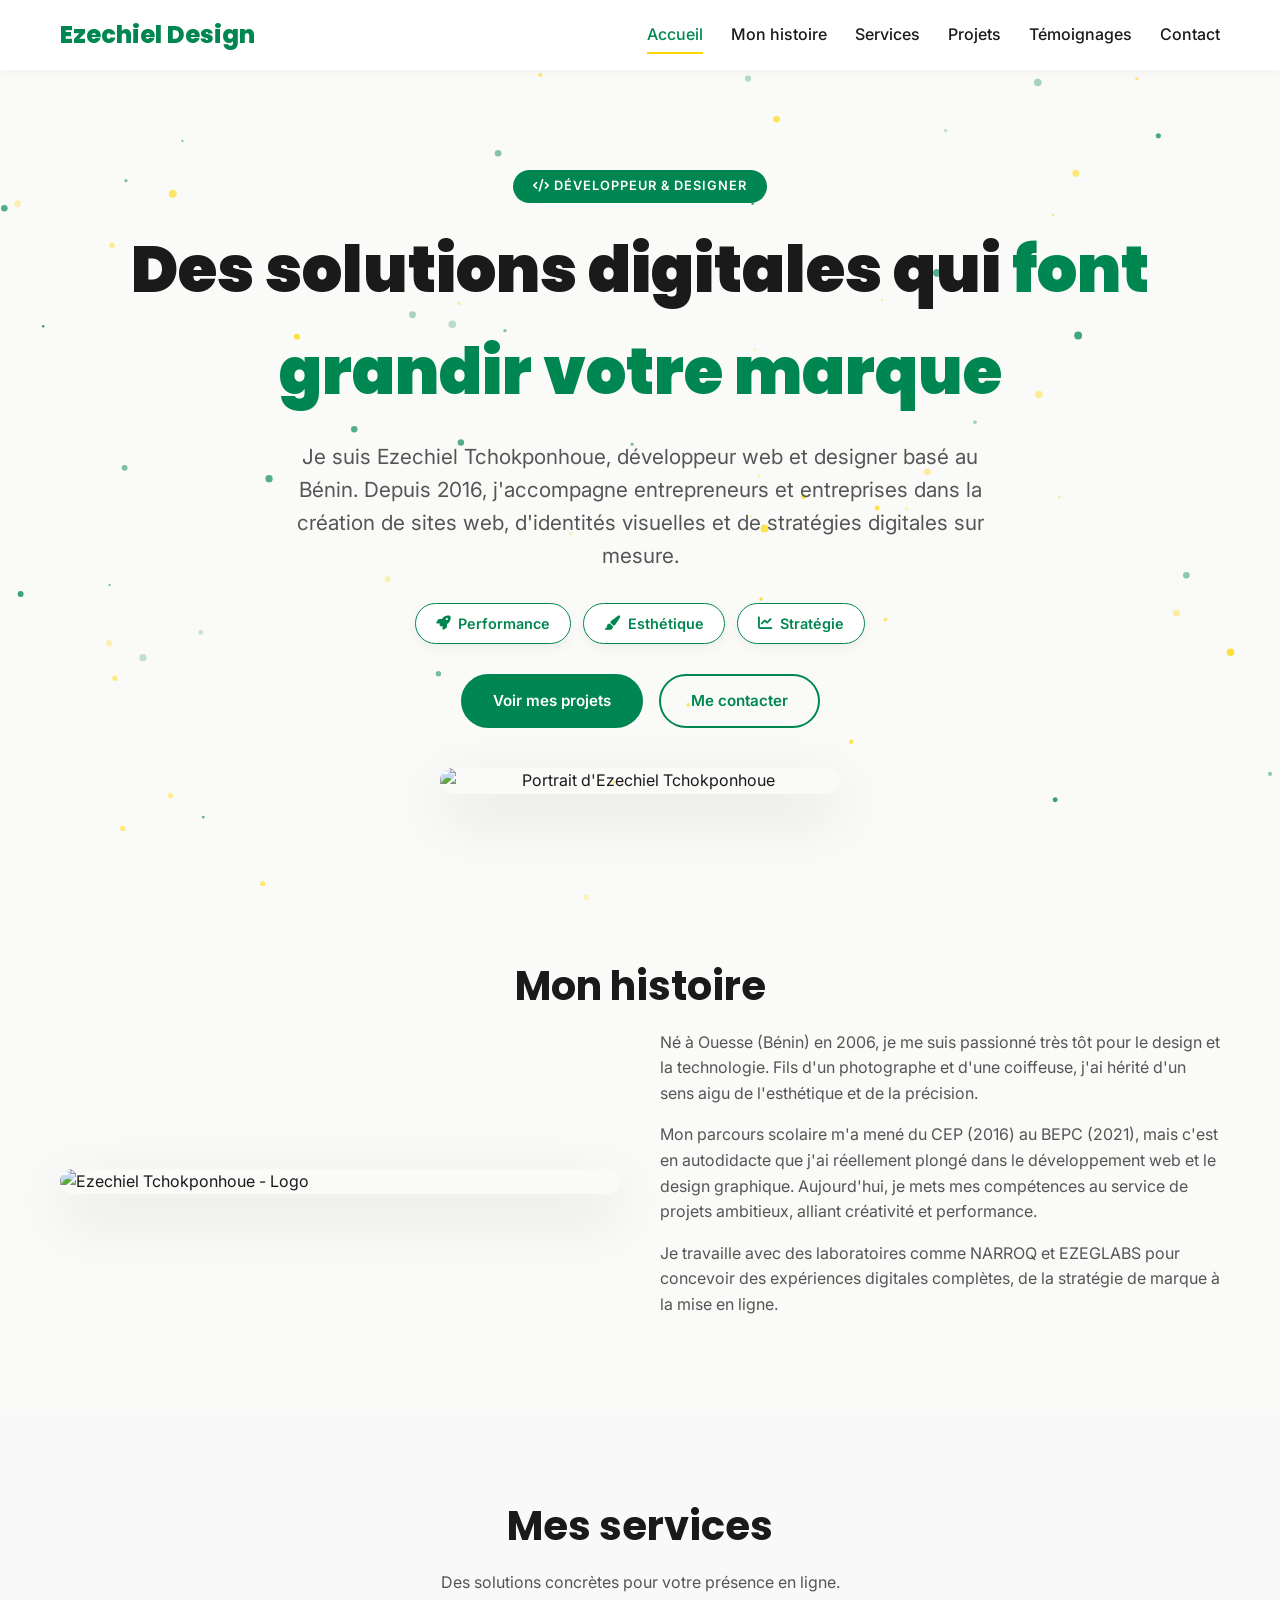
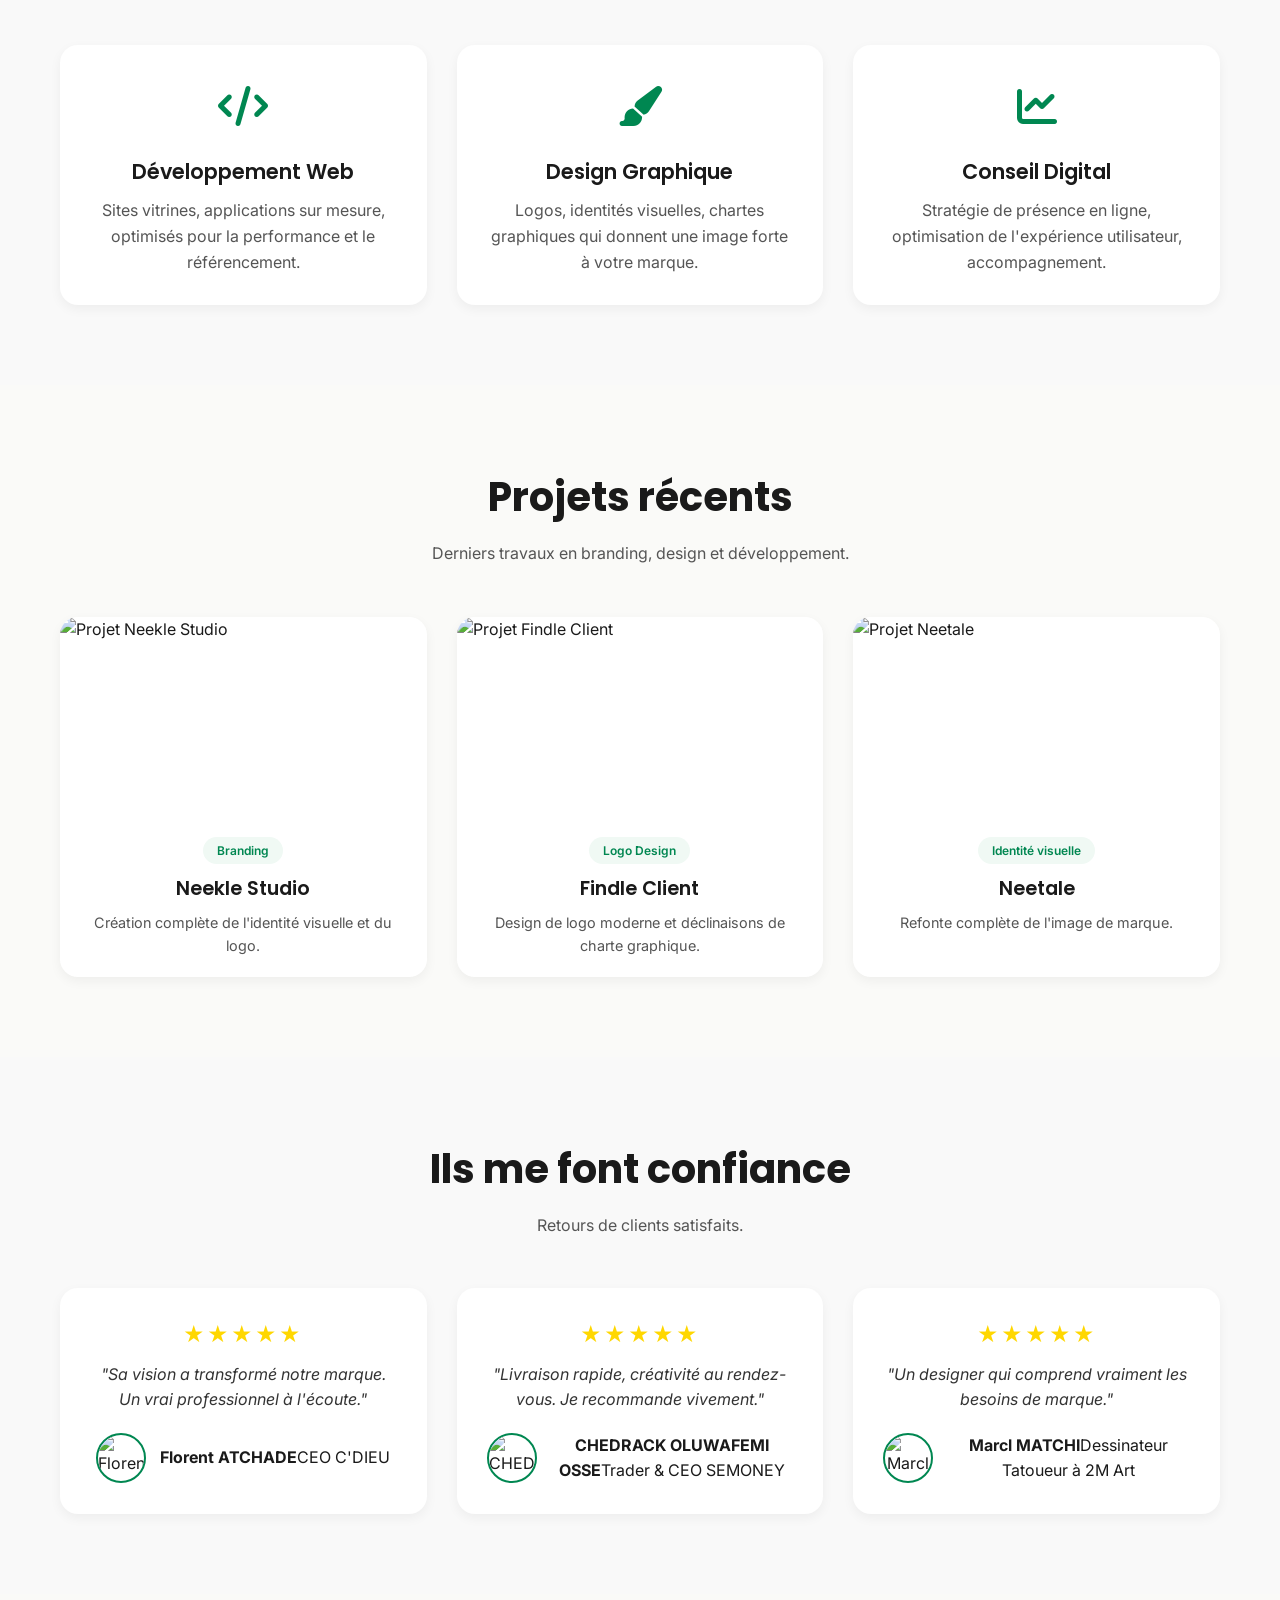
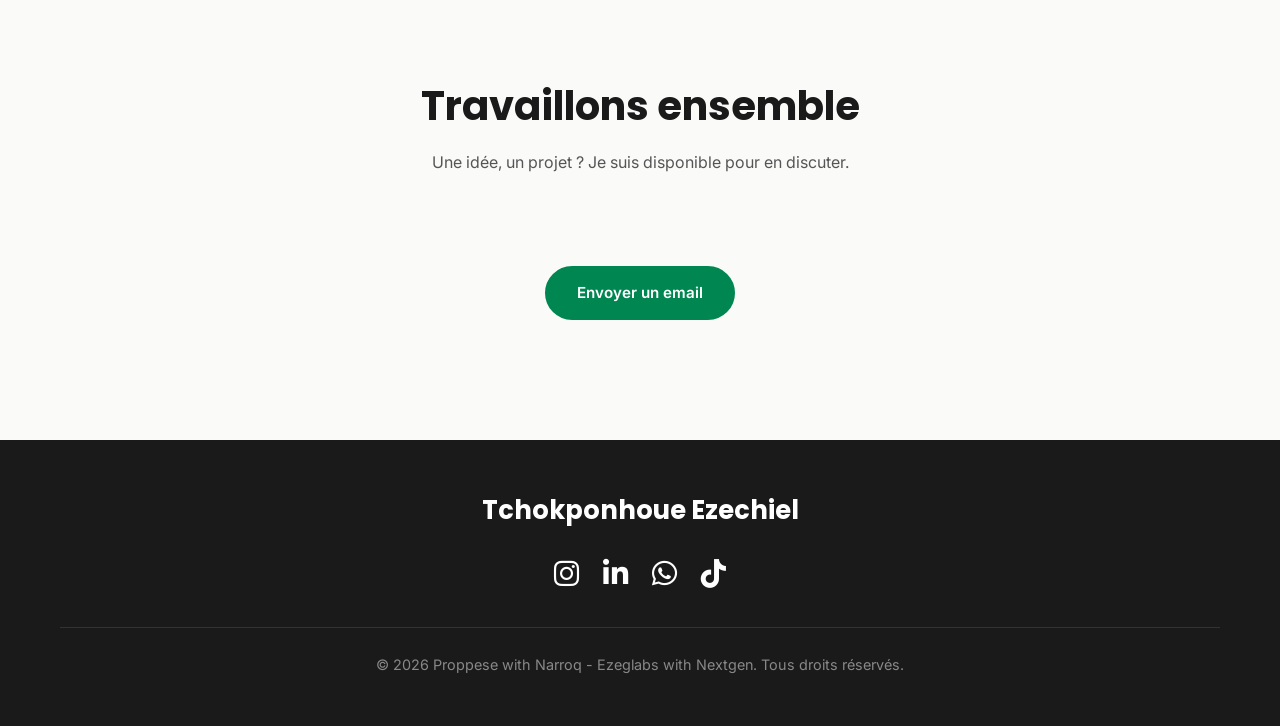
==== commit 67cc0484: "Update index.html" ====
--- a/index.html
+++ b/index.html
@@ -3,15 +3,65 @@
 <head>
   <meta charset="UTF-8">
   <meta name="viewport" content="width=device-width, initial-scale=1.0">
-  <title>Portfolio | Accueil</title>
-  <meta name="description" content="Portfolio professionnel – Développeur web et designer. Solutions digitales sur mesure.">
-  <meta name="robots" content="index, follow">
-  <link rel="canonical" href="https://exemple.com/">
-
-  <!-- Polices -->
+  <title>Ezechiel Tchokponhoue | Développeur Web & Designer | Bénin</title>
+  <meta name="description" content="Portfolio professionnel d'Ezechiel Tchokponhoue, développeur web et designer graphique basé au Bénin. Solutions digitales sur mesure, identités visuelles fortes et expériences utilisateur modernes.">
+  <meta name="keywords" content="Ezechiel Tchokponhoue, Fatez, développeur web Bénin, designer graphique Bénin, NARROQ, EZELABS, création site web, identité visuelle, branding, Ouesse Bénin">
+  <meta name="author" content="Ezechiel Tchokponhoue">
+  <meta name="robots" content="index, follow, max-snippet:-1, max-image-preview:large">
+  <link rel="canonical" href="https://ezechiel-design.com/">
+
+  <!-- Open Graph -->
+  <meta property="og:title" content="Ezechiel Tchokponhoue | Développeur Web & Designer | Bénin">
+  <meta property="og:description" content="Portfolio professionnel d'Ezechiel Tchokponhoue, développeur web et designer graphique basé au Bénin.">
+  <meta property="og:image" content="https://res.cloudinary.com/nyke7lhc/image/upload/v1785260314/soes_ovdex7.webp">
+  <meta property="og:url" content="https://ezechiel-design.com/">
+  <meta property="og:type" content="website">
+  <meta property="og:locale" content="fr_FR">
+  <meta property="og:site_name" content="Ezechiel Tchokponhoue - Portfolio">
+
+  <!-- Twitter Card -->
+  <meta name="twitter:card" content="summary_large_image">
+  <meta name="twitter:title" content="Ezechiel Tchokponhoue | Développeur Web & Designer">
+  <meta name="twitter:description" content="Portfolio professionnel d'Ezechiel Tchokponhoue.">
+  <meta name="twitter:image" content="https://res.cloudinary.com/nyke7lhc/image/upload/v1785260314/soes_ovdex7.webp">
+
+  <link rel="robots" href="robots.txt" type="text/plain">
+  <link rel="sitemap" type="application/xml" title="Sitemap" href="sitemap.xml">
+
+  <!-- JSON-LD Person -->
+  <script type="application/ld+json">
+  {
+    "@context": "https://schema.org",
+    "@type": "Person",
+    "name": "Ezechiel Tchokponhoue",
+    "alternateName": "Fatez",
+    "jobTitle": "Développeur Web & Designer Graphique",
+    "url": "https://ezechiel-design.com",
+    "image": "https://res.cloudinary.com/nyke7lhc/image/upload/v1785260314/soes_ovdex7.webp",
+    "birthDate": "2006-09-28",
+    "birthPlace": {"@type": "Place", "address": {"@type": "PostalAddress", "addressLocality": "Ouesse", "addressCountry": "Bénin"}},
+    "nationality": {"@type": "Country", "name": "Bénin"},
+    "worksFor": [{"@type": "Organization", "name": "NARROQ"}, {"@type": "Organization", "name": "EZELABS"}],
+    "sameAs": [
+      "https://www.instagram.com/ezechielwhalesg",
+      "https://www.linkedin.com/in/ez%C3%A9chiel-tchokponhoue-5a6766263",
+      "https://wa.me/message/AAXNLW3VI47VI1",
+      "https://www.tiktok.com/@ezechielwhalesg"
+    ],
+    "knowsAbout": ["Développement Web", "Design Graphique", "Branding", "Identité Visuelle", "Full Stack"],
+    "alumniOf": {"@type": "EducationalOrganization", "name": "EPP Laminou", "description": "CEP obtenu en 2016"},
+    "hasCredential": [
+      {"@type": "EducationalOccupationalCredential", "name": "CEP"},
+      {"@type": "EducationalOccupationalCredential", "name": "BEPC", "description": "Obtenu au CEG1 Ouesse en 2021"}
+    ]
+  }
+  </script>
+
   <link rel="preconnect" href="https://fonts.googleapis.com">
-  <link href="https://fonts.googleapis.com/css2?family=Poppins:wght@400;600;700;800&family=Inter:wght@400;500;600&display=swap" rel="stylesheet">
+  <link href="https://fonts.googleapis.com/css2?family=Poppins:wght@400;600;700;800;900&family=Inter:wght@400;500;600&display=swap" rel="stylesheet">
   <link rel="stylesheet" href="https://cdnjs.cloudflare.com/ajax/libs/font-awesome/6.5.0/css/all.min.css">
+  <link rel="icon" href="https://res.cloudinary.com/nyke7lhc/image/upload/v1785027102/image_0_bm09fx.png">
+  <meta name="google-site-verification" content="VOR9gQVoSw2v7YGsETFk_Vuqz0vDQyQ0HO1o94jUjKQ">
 
   <style>
     /* ===== RESET & BASE ===== */
@@ -27,8 +77,6 @@
       position: relative;
       overflow-x: hidden;
     }
-
-    /* Canvas d'arrière-plan */
     #bgCanvas {
       position: fixed;
       top: 0;
@@ -38,7 +86,6 @@
       z-index: -1;
       pointer-events: none;
     }
-
     .container {
       max-width: 1200px;
       margin: 0 auto;
@@ -162,8 +209,20 @@
 
     /* ===== HERO ===== */
     .hero {
-      padding: 100px 0;
-      text-align: center;
+      padding: 100px 0 80px;
+      text-align: center;
+    }
+    .hero .badge {
+      display: inline-block;
+      background: var(--green);
+      color: var(--white);
+      font-size: 0.8rem;
+      font-weight: 600;
+      padding: 6px 20px;
+      border-radius: 30px;
+      letter-spacing: 1px;
+      text-transform: uppercase;
+      margin-bottom: 16px;
     }
     .hero h1 {
       font-family: 'Poppins', sans-serif;
@@ -173,11 +232,31 @@
       margin-bottom: 16px;
     }
     .hero h1 span { color: var(--green); }
-    .hero p {
+    .hero .subtitle {
       font-size: 1.3rem;
       color: var(--text-muted);
       max-width: 700px;
       margin: 0 auto 30px;
+    }
+    .value-points {
+      display: flex;
+      flex-wrap: wrap;
+      gap: 12px;
+      justify-content: center;
+      margin-bottom: 30px;
+    }
+    .value-points span {
+      display: inline-flex;
+      align-items: center;
+      gap: 8px;
+      background: var(--white);
+      padding: 8px 20px;
+      border-radius: 30px;
+      font-weight: 600;
+      font-size: 0.9rem;
+      color: var(--green);
+      border: 1px solid var(--green);
+      box-shadow: var(--shadow-sm);
     }
     .cta-buttons {
       display: flex;
@@ -185,6 +264,17 @@
       justify-content: center;
       flex-wrap: wrap;
     }
+    .hero-image {
+      max-width: 400px;
+      margin: 40px auto 0;
+      border-radius: var(--radius);
+      overflow: hidden;
+      box-shadow: var(--shadow-lg);
+    }
+    .hero-image img {
+      width: 100%;
+      height: auto;
+    }
 
     /* ===== SECTIONS COMMUNES ===== */
     .section {
@@ -203,6 +293,22 @@
       color: var(--text-muted);
       max-width: 600px;
       margin: 0 auto 50px;
+    }
+
+    /* ===== STORY / À PROPOS ===== */
+    .story-grid {
+      display: grid;
+      grid-template-columns: 1fr 1fr;
+      gap: 40px;
+      align-items: center;
+    }
+    .story-image img {
+      border-radius: var(--radius);
+      box-shadow: var(--shadow-lg);
+    }
+    .story-text p {
+      margin-bottom: 16px;
+      color: var(--text-muted);
     }
 
     /* ===== SERVICES ===== */
@@ -255,18 +361,24 @@
       transform: translateY(-8px);
       box-shadow: var(--shadow-lg);
     }
-    .project-image {
+    .project-card img {
+      width: 100%;
       height: 200px;
-      background: linear-gradient(135deg, var(--green), var(--yellow));
-      display: flex;
-      align-items: center;
-      justify-content: center;
-      color: var(--white);
-      font-size: 2rem;
+      object-fit: cover;
     }
     .project-info {
       padding: 20px;
       text-align: center;
+    }
+    .project-info .tag {
+      display: inline-block;
+      background: var(--light-bg);
+      padding: 4px 14px;
+      border-radius: 30px;
+      font-size: 0.75rem;
+      font-weight: 600;
+      color: var(--green);
+      margin-bottom: 10px;
     }
     .project-info h3 {
       font-family: 'Poppins', sans-serif;
@@ -309,16 +421,18 @@
       justify-content: center;
       gap: 14px;
     }
-    .testimonial-avatar {
+    .testimonial-author img {
       width: 50px;
       height: 50px;
       border-radius: 50%;
-      background: var(--green);
-      display: flex;
-      align-items: center;
-      justify-content: center;
-      color: var(--white);
-      font-weight: 600;
+      object-fit: cover;
+      border: 2px solid var(--green);
+    }
+
+    /* ===== CONTACT ===== */
+    .contact-cta {
+      text-align: center;
+      padding: 40px 0;
     }
 
     /* ===== FOOTER ===== */
@@ -358,6 +472,16 @@
     }
 
     /* ===== RESPONSIVE ===== */
+    @media (max-width: 1024px) {
+      .story-grid {
+        grid-template-columns: 1fr;
+        text-align: center;
+      }
+      .story-image img {
+        max-width: 400px;
+        margin: 0 auto;
+      }
+    }
     @media (max-width: 768px) {
       .nav-links {
         display: none;
@@ -374,6 +498,7 @@
       .nav-links.open { display: flex; }
       .burger { display: flex; }
       .section-title { font-size: 2rem; }
+      .hero { padding: 60px 0; }
     }
     @media (max-width: 480px) {
       .hero h1 { font-size: 2rem; }
@@ -388,9 +513,10 @@
   <!-- NAVBAR -->
   <header class="navbar">
     <div class="container">
-      <a href="index.html" class="logo">Mon Portfolio</a>
+      <a href="index.html" class="logo">Ezechiel Design</a>
       <nav class="nav-links" id="navLinks">
         <a href="index.html" class="active">Accueil</a>
+        <a href="#story">Mon histoire</a>
         <a href="#services">Services</a>
         <a href="#projets">Projets</a>
         <a href="#temoignages">Témoignages</a>
@@ -402,20 +528,63 @@
     </div>
   </header>
 
-  <!-- HERO -->
+  <!-- HERO : HOOK + STORY + VALUE + CTA -->
   <section class="hero">
     <div class="container">
-      <h1>Bienvenue sur <span>mon portfolio</span></h1>
-      <p>Je conçois des expériences digitales modernes, performantes et esthétiques.</p>
+      <span class="badge"><i class="fas fa-code"></i> Développeur & Designer</span>
+      <h1>Des solutions digitales qui <span>font grandir votre marque</span></h1>
+      <p class="subtitle">
+        Je suis Ezechiel Tchokponhoue, développeur web et designer basé au Bénin.
+        Depuis 2016, j'accompagne entrepreneurs et entreprises dans la création
+        de sites web, d'identités visuelles et de stratégies digitales sur mesure.
+      </p>
+      <div class="value-points">
+        <span><i class="fas fa-rocket"></i> Performance</span>
+        <span><i class="fas fa-paint-brush"></i> Esthétique</span>
+        <span><i class="fas fa-chart-line"></i> Stratégie</span>
+      </div>
       <div class="cta-buttons">
         <a href="#projets" class="btn btn-primary">Voir mes projets</a>
         <a href="#contact" class="btn btn-outline">Me contacter</a>
       </div>
+      <div class="hero-image">
+        <img src="https://res.cloudinary.com/nyke7lhc/image/upload/v1785260314/soes_ovdex7.webp" alt="Portrait d'Ezechiel Tchokponhoue">
+      </div>
     </div>
   </section>
 
-  <!-- SERVICES -->
-  <section class="section" id="services">
+  <!-- STORY / MON HISTOIRE -->
+  <section class="section" id="story">
+    <div class="container">
+      <h2 class="section-title">Mon histoire</h2>
+      <div class="story-grid">
+        <div class="story-image">
+          <img src="https://res.cloudinary.com/nyke7lhc/image/upload/v1785027102/image_0_bm09fx.png" alt="Ezechiel Tchokponhoue - Logo">
+        </div>
+        <div class="story-text">
+          <p>
+            Né à Ouesse (Bénin) en 2006, je me suis passionné très tôt pour le
+            design et la technologie. Fils d'un photographe et d'une coiffeuse,
+            j'ai hérité d'un sens aigu de l'esthétique et de la précision.
+          </p>
+          <p>
+            Mon parcours scolaire m'a mené du CEP (2016) au BEPC (2021), mais
+            c'est en autodidacte que j'ai réellement plongé dans le développement
+            web et le design graphique. Aujourd'hui, je mets mes compétences au
+            service de projets ambitieux, alliant créativité et performance.
+          </p>
+          <p>
+            Je travaille avec des laboratoires comme NARROQ et EZEGLABS pour
+            concevoir des expériences digitales complètes, de la stratégie de
+            marque à la mise en ligne.
+          </p>
+        </div>
+      </div>
+    </div>
+  </section>
+
+  <!-- SERVICES (VALUE) -->
+  <section class="section" id="services" style="background: #f9f9f9;">
     <div class="container">
       <h2 class="section-title">Mes services</h2>
       <p class="section-desc">Des solutions concrètes pour votre présence en ligne.</p>
@@ -423,47 +592,50 @@
         <div class="service-card">
           <div class="service-icon"><i class="fas fa-code"></i></div>
           <h3>Développement Web</h3>
-          <p>Sites vitrines, applications sur mesure, optimisés pour la performance.</p>
+          <p>Sites vitrines, applications sur mesure, optimisés pour la performance et le référencement.</p>
         </div>
         <div class="service-card">
           <div class="service-icon"><i class="fas fa-paint-brush"></i></div>
           <h3>Design Graphique</h3>
-          <p>Logos, identités visuelles, chartes graphiques qui donnent une image forte.</p>
+          <p>Logos, identités visuelles, chartes graphiques qui donnent une image forte à votre marque.</p>
         </div>
         <div class="service-card">
           <div class="service-icon"><i class="fas fa-chart-line"></i></div>
           <h3>Conseil Digital</h3>
-          <p>Stratégie de présence en ligne, optimisation UX, accompagnement.</p>
+          <p>Stratégie de présence en ligne, optimisation de l'expérience utilisateur, accompagnement.</p>
         </div>
       </div>
     </div>
   </section>
 
   <!-- PROJETS -->
-  <section class="section" id="projets" style="background: #f9f9f9;">
+  <section class="section" id="projets">
     <div class="container">
       <h2 class="section-title">Projets récents</h2>
       <p class="section-desc">Derniers travaux en branding, design et développement.</p>
       <div class="projects-grid">
         <div class="project-card">
-          <div class="project-image"><i class="fas fa-briefcase"></i></div>
+          <img src="https://res.cloudinary.com/nyke7lhc/image/upload/v1785027952/Architecture_Backend___Microservices_Map._202606040138_y8crwr.jpg" alt="Projet Neekle Studio">
           <div class="project-info">
-            <h3>Projet 1</h3>
-            <p>Description courte du projet.</p>
+            <span class="tag">Branding</span>
+            <h3>Neekle Studio</h3>
+            <p>Création complète de l'identité visuelle et du logo.</p>
           </div>
         </div>
         <div class="project-card">
-          <div class="project-image"><i class="fas fa-laptop-code"></i></div>
+          <img src="https://res.cloudinary.com/nyke7lhc/image/upload/v1785034206/COLOR_slj6vm.jpg" alt="Projet Findle Client">
           <div class="project-info">
-            <h3>Projet 2</h3>
-            <p>Description courte du projet.</p>
+            <span class="tag">Logo Design</span>
+            <h3>Findle Client</h3>
+            <p>Design de logo moderne et déclinaisons de charte graphique.</p>
           </div>
         </div>
         <div class="project-card">
-          <div class="project-image"><i class="fas fa-mobile-alt"></i></div>
+          <img src="https://res.cloudinary.com/nyke7lhc/image/upload/v1785027102/image_0_bm09fx.png" alt="Projet Neetale">
           <div class="project-info">
-            <h3>Projet 3</h3>
-            <p>Description courte du projet.</p>
+            <span class="tag">Identité visuelle</span>
+            <h3>Neetale</h3>
+            <p>Refonte complète de l'image de marque.</p>
           </div>
         </div>
       </div>
@@ -471,46 +643,46 @@
   </section>
 
   <!-- TÉMOIGNAGES -->
-  <section class="section" id="temoignages">
+  <section class="section" id="temoignages" style="background: #f9f9f9;">
     <div class="container">
       <h2 class="section-title">Ils me font confiance</h2>
       <p class="section-desc">Retours de clients satisfaits.</p>
       <div class="testimonials-grid">
         <div class="testimonial-card">
           <div class="stars">★★★★★</div>
-          <p class="quote">"Un travail soigné et professionnel."</p>
+          <p class="quote">"Sa vision a transformé notre marque. Un vrai professionnel à l'écoute."</p>
           <div class="testimonial-author">
-            <div class="testimonial-avatar">A</div>
-            <div><strong>Client A</strong><span>Entreprise A</span></div>
+            <img src="https://res.cloudinary.com/nyke7lhc/image/upload/v1785168162/ChatGPT_Image_27_juin_2026_01_39_37_hbj4uh.png" alt="Florent ATCHADE">
+            <div><strong>Florent ATCHADE</strong><span>CEO C'DIEU</span></div>
           </div>
         </div>
         <div class="testimonial-card">
           <div class="stars">★★★★★</div>
-          <p class="quote">"Créativité et réactivité au rendez-vous."</p>
+          <p class="quote">"Livraison rapide, créativité au rendez-vous. Je recommande vivement."</p>
           <div class="testimonial-author">
-            <div class="testimonial-avatar">B</div>
-            <div><strong>Client B</strong><span>Entreprise B</span></div>
+            <img src="https://res.cloudinary.com/nyke7lhc/image/upload/v1785168571/WhatsApp_Image_2026-05-18_at_15.14.17_1_harwgf.jpg" alt="CHEDRACK OLUWAFEMI OSSE">
+            <div><strong>CHEDRACK OLUWAFEMI OSSE</strong><span>Trader & CEO SEMONEY</span></div>
           </div>
         </div>
         <div class="testimonial-card">
           <div class="stars">★★★★★</div>
-          <p class="quote">"Une collaboration très satisfaisante."</p>
+          <p class="quote">"Un designer qui comprend vraiment les besoins de marque."</p>
           <div class="testimonial-author">
-            <div class="testimonial-avatar">C</div>
-            <div><strong>Client C</strong><span>Entreprise C</span></div>
+            <img src="https://res.cloudinary.com/nyke7lhc/image/upload/v1785077839/POOE_uylngu.jpg" alt="Marcl MATCHI">
+            <div><strong>Marcl MATCHI</strong><span>Dessinateur Tatoueur à 2M Art</span></div>
           </div>
         </div>
       </div>
     </div>
   </section>
 
-  <!-- CONTACT -->
-  <section class="section" id="contact" style="background: #f9f9f9;">
+  <!-- CONTACT / CTA -->
+  <section class="section" id="contact">
     <div class="container">
-      <h2 class="section-title">Contact</h2>
-      <p class="section-desc">Une question ? N'hésitez pas à me contacter.</p>
-      <div style="text-align:center;">
-        <a href="mailto:contact@exemple.com" class="btn btn-primary">Envoyer un email</a>
+      <h2 class="section-title">Travaillons ensemble</h2>
+      <p class="section-desc">Une idée, un projet ? Je suis disponible pour en discuter.</p>
+      <div class="contact-cta">
+        <a href="mailto:contact@ezechiel-design.com" class="btn btn-primary">Envoyer un email</a>
       </div>
     </div>
   </section>
@@ -518,14 +690,14 @@
   <!-- FOOTER -->
   <footer>
     <div class="container">
-      <h3>Mon Portfolio</h3>
+      <h3>Tchokponhoue Ezechiel</h3>
       <div class="socials">
-        <a href="#" aria-label="Instagram"><i class="fab fa-instagram"></i></a>
-        <a href="#" aria-label="LinkedIn"><i class="fab fa-linkedin-in"></i></a>
-        <a href="#" aria-label="WhatsApp"><i class="fab fa-whatsapp"></i></a>
-        <a href="#" aria-label="TikTok"><i class="fab fa-tiktok"></i></a>
-      </div>
-      <div class="bottom">© 2026 Mon Portfolio. Tous droits réservés.</div>
+        <a href="https://www.instagram.com/ezechielwhalesg" aria-label="Instagram"><i class="fab fa-instagram"></i></a>
+        <a href="https://www.linkedin.com/in/ez%C3%A9chiel-tchokponhoue-5a6766263" aria-label="LinkedIn"><i class="fab fa-linkedin-in"></i></a>
+        <a href="https://wa.me/message/AAXNLW3VI47VI1" aria-label="WhatsApp"><i class="fab fa-whatsapp"></i></a>
+        <a href="https://www.tiktok.com/@ezechielwhalesg" aria-label="TikTok"><i class="fab fa-tiktok"></i></a>
+      </div>
+      <div class="bottom">© 2026 Proppese with Narroq - Ezeglabs with Nextgen. Tous droits réservés.</div>
     </div>
   </footer>
 
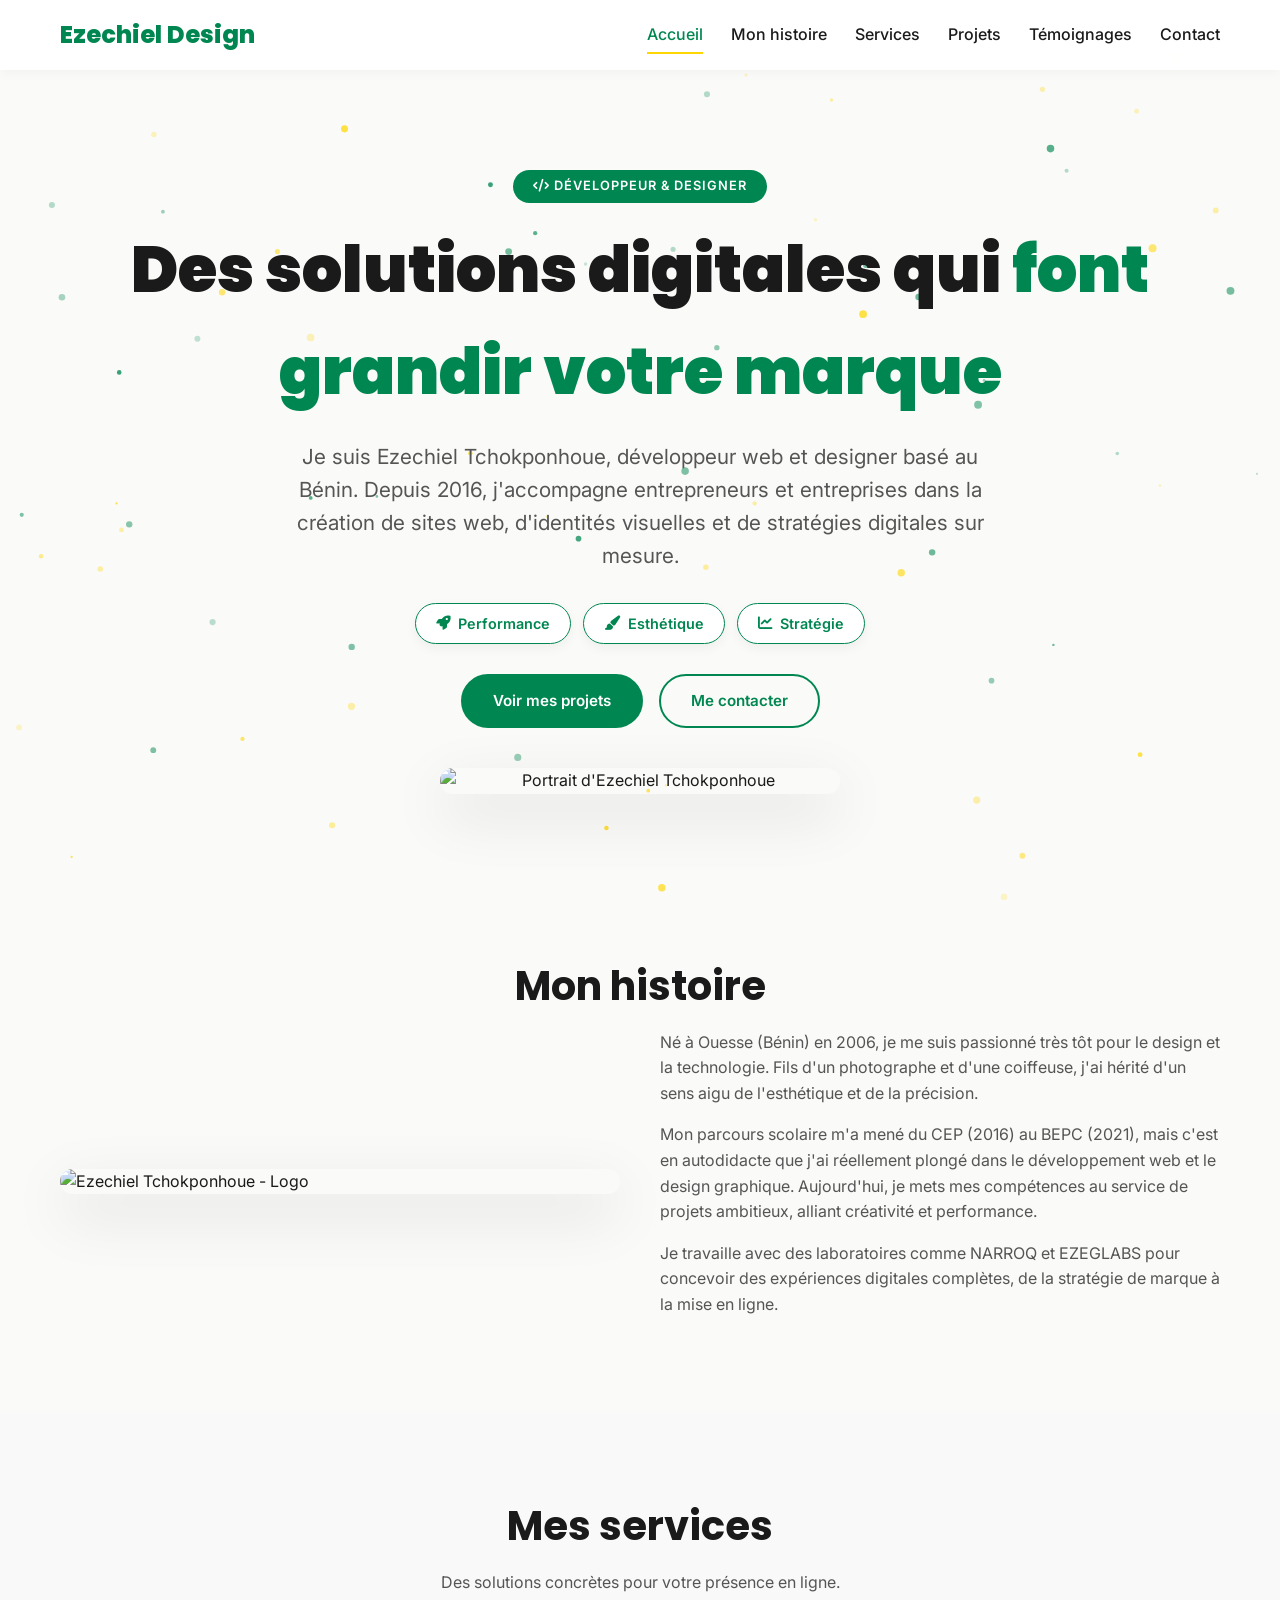
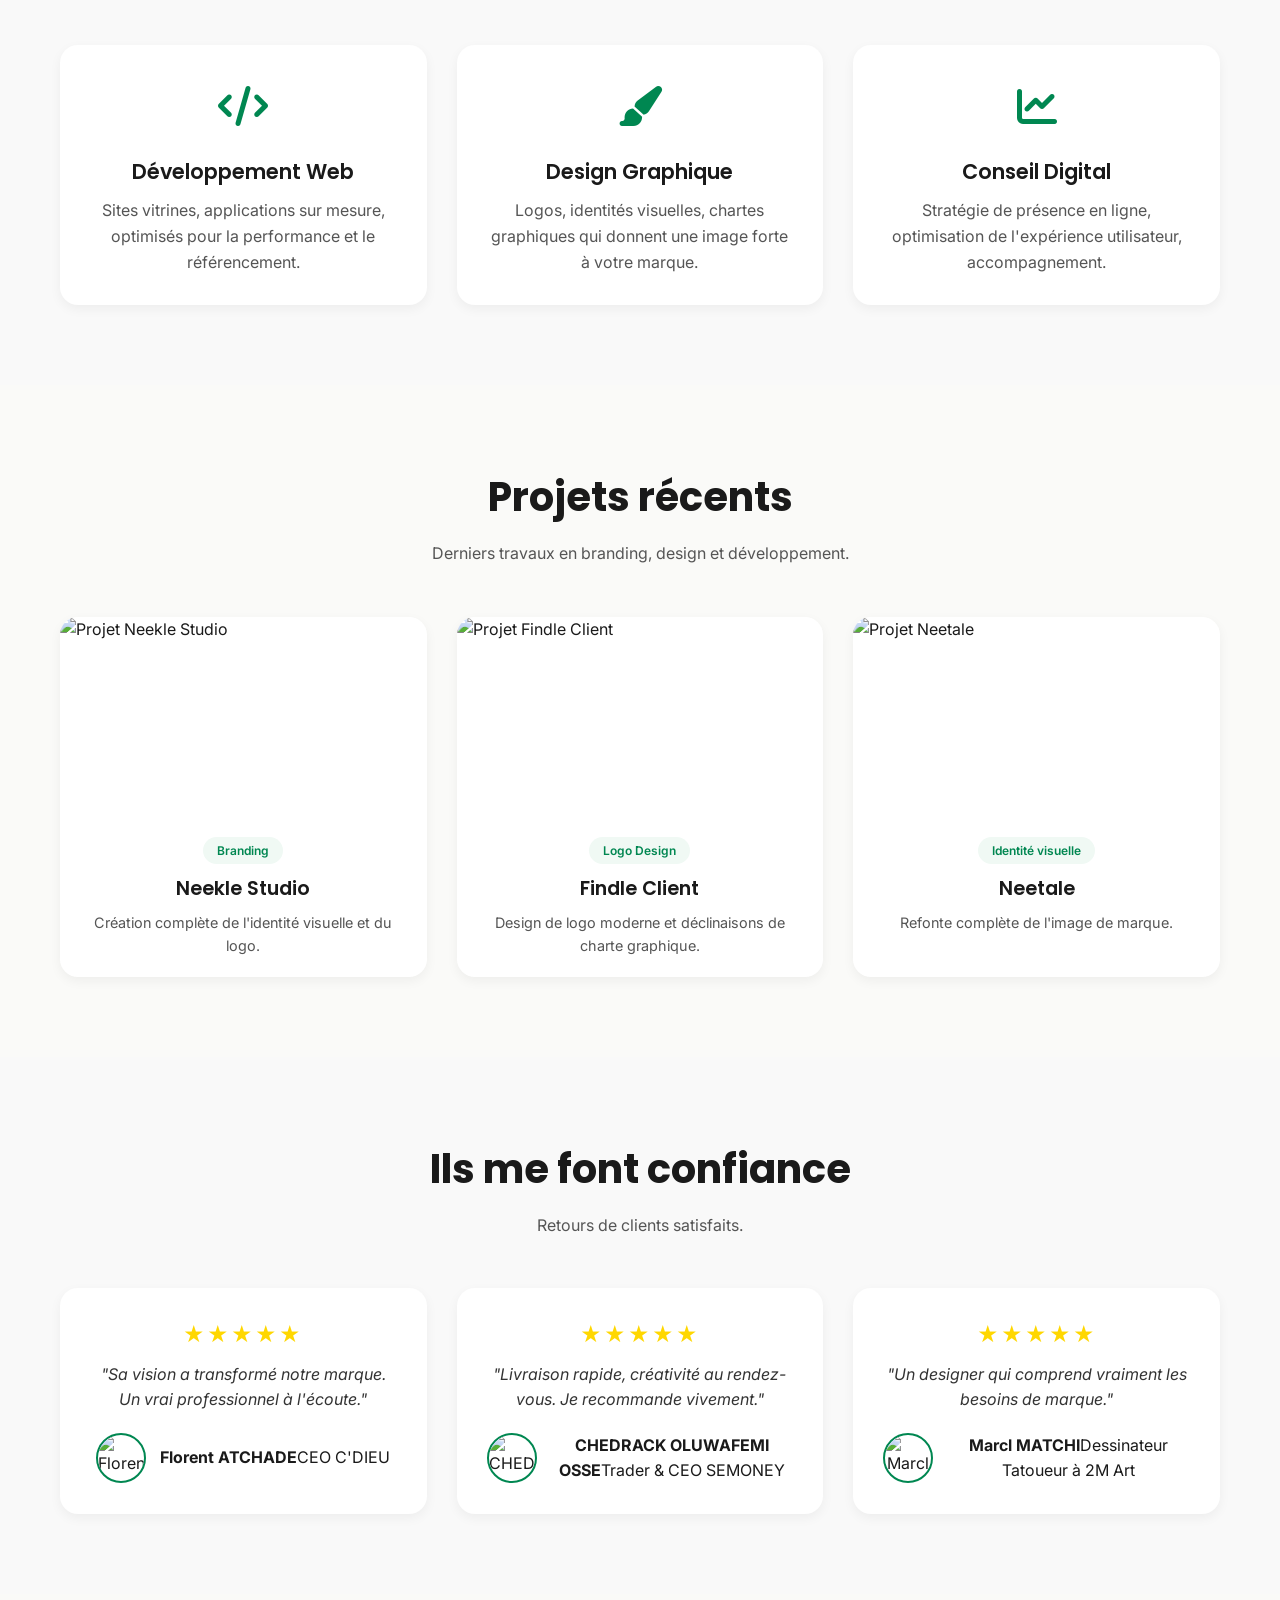
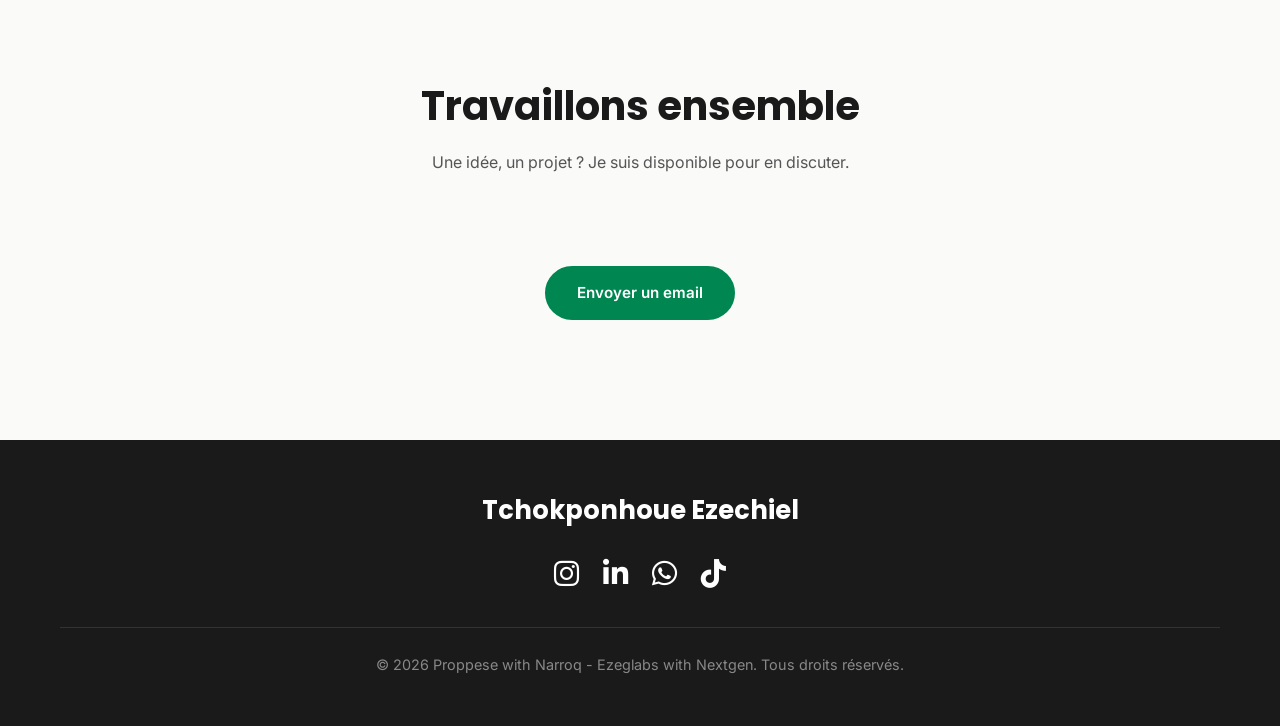
==== commit 2db42964: "Update index.html" ====
--- a/index.html
+++ b/index.html
@@ -507,10 +507,8 @@
   </style>
 </head>
 <body>
-  <!-- Canvas pour effet d'arrière-plan -->
   <canvas id="bgCanvas"></canvas>
 
-  <!-- NAVBAR -->
   <header class="navbar">
     <div class="container">
       <a href="index.html" class="logo">Ezechiel Design</a>
@@ -528,7 +526,6 @@
     </div>
   </header>
 
-  <!-- HERO : HOOK + STORY + VALUE + CTA -->
   <section class="hero">
     <div class="container">
       <span class="badge"><i class="fas fa-code"></i> Développeur & Designer</span>
@@ -553,7 +550,6 @@
     </div>
   </section>
 
-  <!-- STORY / MON HISTOIRE -->
   <section class="section" id="story">
     <div class="container">
       <h2 class="section-title">Mon histoire</h2>
@@ -583,7 +579,6 @@
     </div>
   </section>
 
-  <!-- SERVICES (VALUE) -->
   <section class="section" id="services" style="background: #f9f9f9;">
     <div class="container">
       <h2 class="section-title">Mes services</h2>
@@ -608,7 +603,6 @@
     </div>
   </section>
 
-  <!-- PROJETS -->
   <section class="section" id="projets">
     <div class="container">
       <h2 class="section-title">Projets récents</h2>
@@ -642,7 +636,6 @@
     </div>
   </section>
 
-  <!-- TÉMOIGNAGES -->
   <section class="section" id="temoignages" style="background: #f9f9f9;">
     <div class="container">
       <h2 class="section-title">Ils me font confiance</h2>
@@ -676,7 +669,6 @@
     </div>
   </section>
 
-  <!-- CONTACT / CTA -->
   <section class="section" id="contact">
     <div class="container">
       <h2 class="section-title">Travaillons ensemble</h2>
@@ -687,7 +679,6 @@
     </div>
   </section>
 
-  <!-- FOOTER -->
   <footer>
     <div class="container">
       <h3>Tchokponhoue Ezechiel</h3>
@@ -702,14 +693,12 @@
   </footer>
 
   <script>
-    // ===== MENU BURGER =====
     const burgerBtn = document.getElementById('burgerBtn');
     const navLinks = document.getElementById('navLinks');
     burgerBtn.addEventListener('click', () => {
       navLinks.classList.toggle('open');
     });
 
-    // ===== EFFET D'ARRIÈRE-PLAN (particules vertes et jaunes) =====
     const canvas = document.getElementById('bgCanvas');
     const ctx = canvas.getContext('2d');
     let particles = [];
